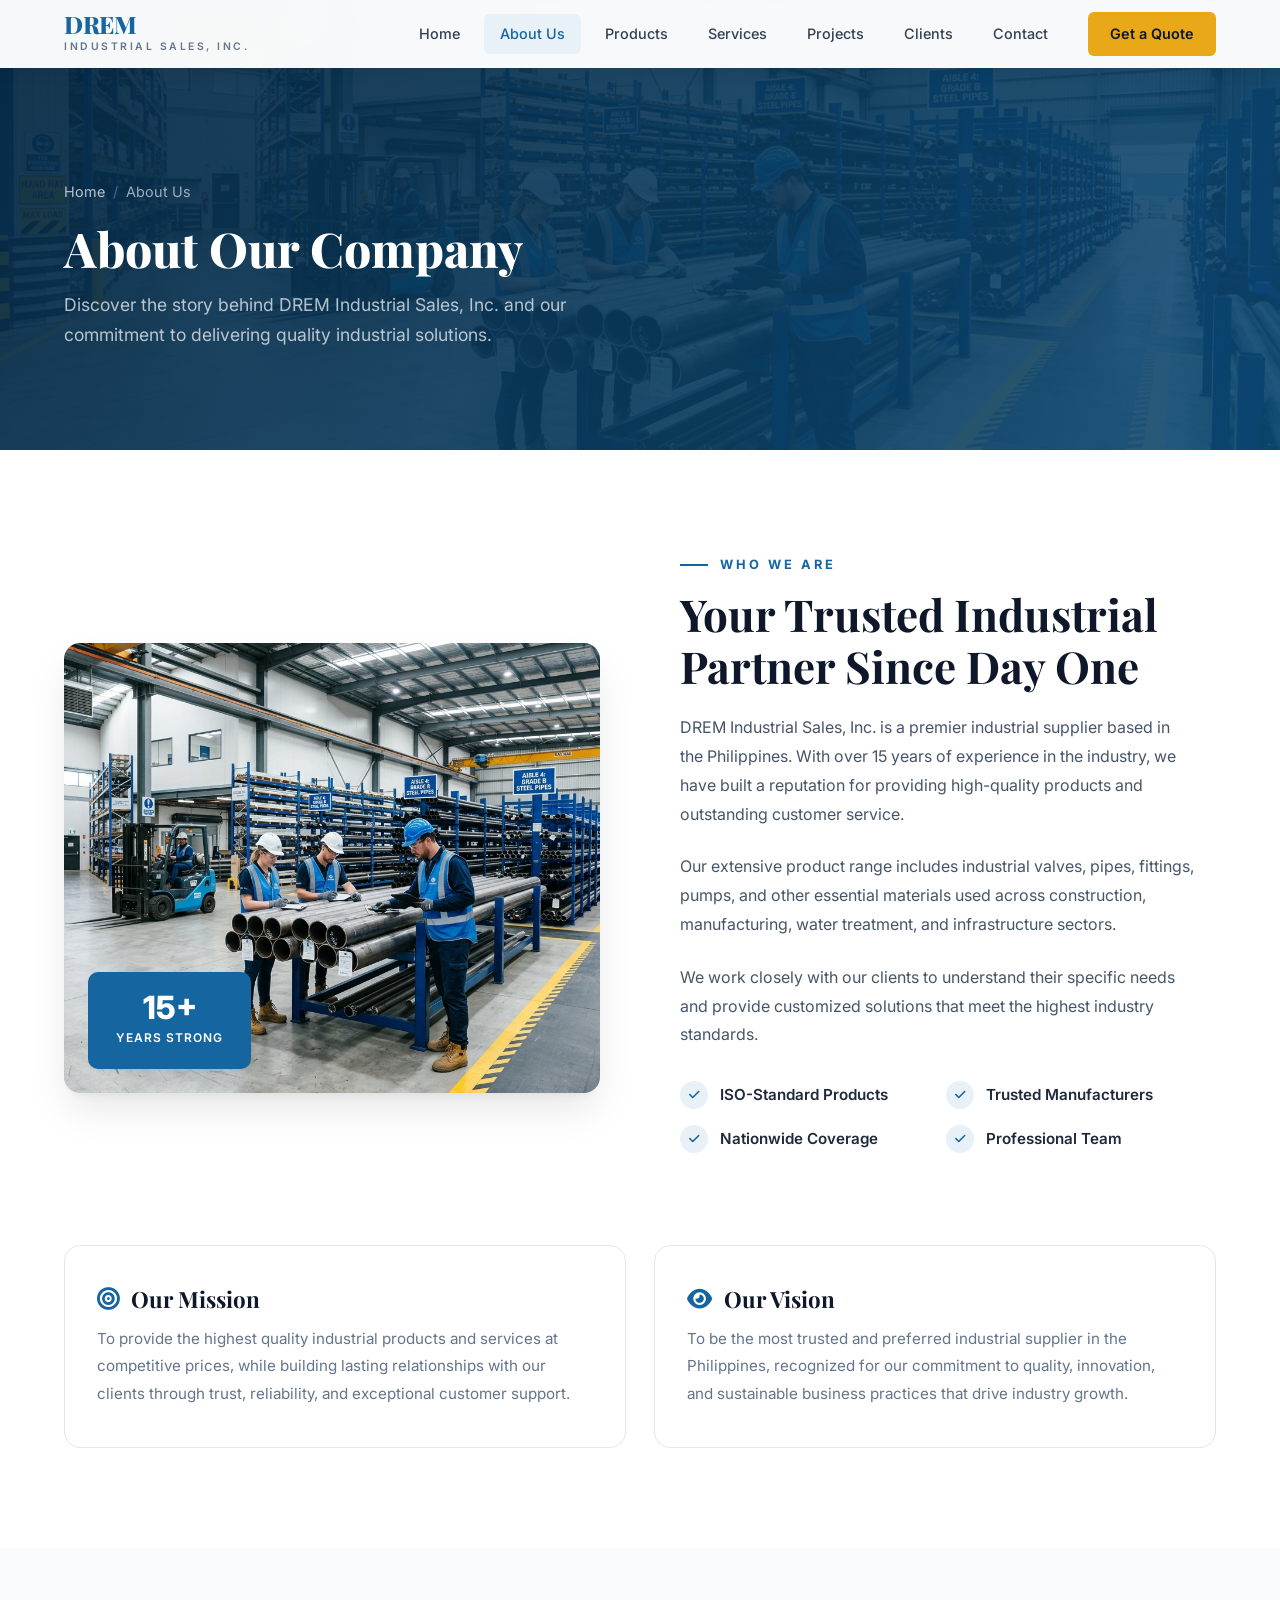
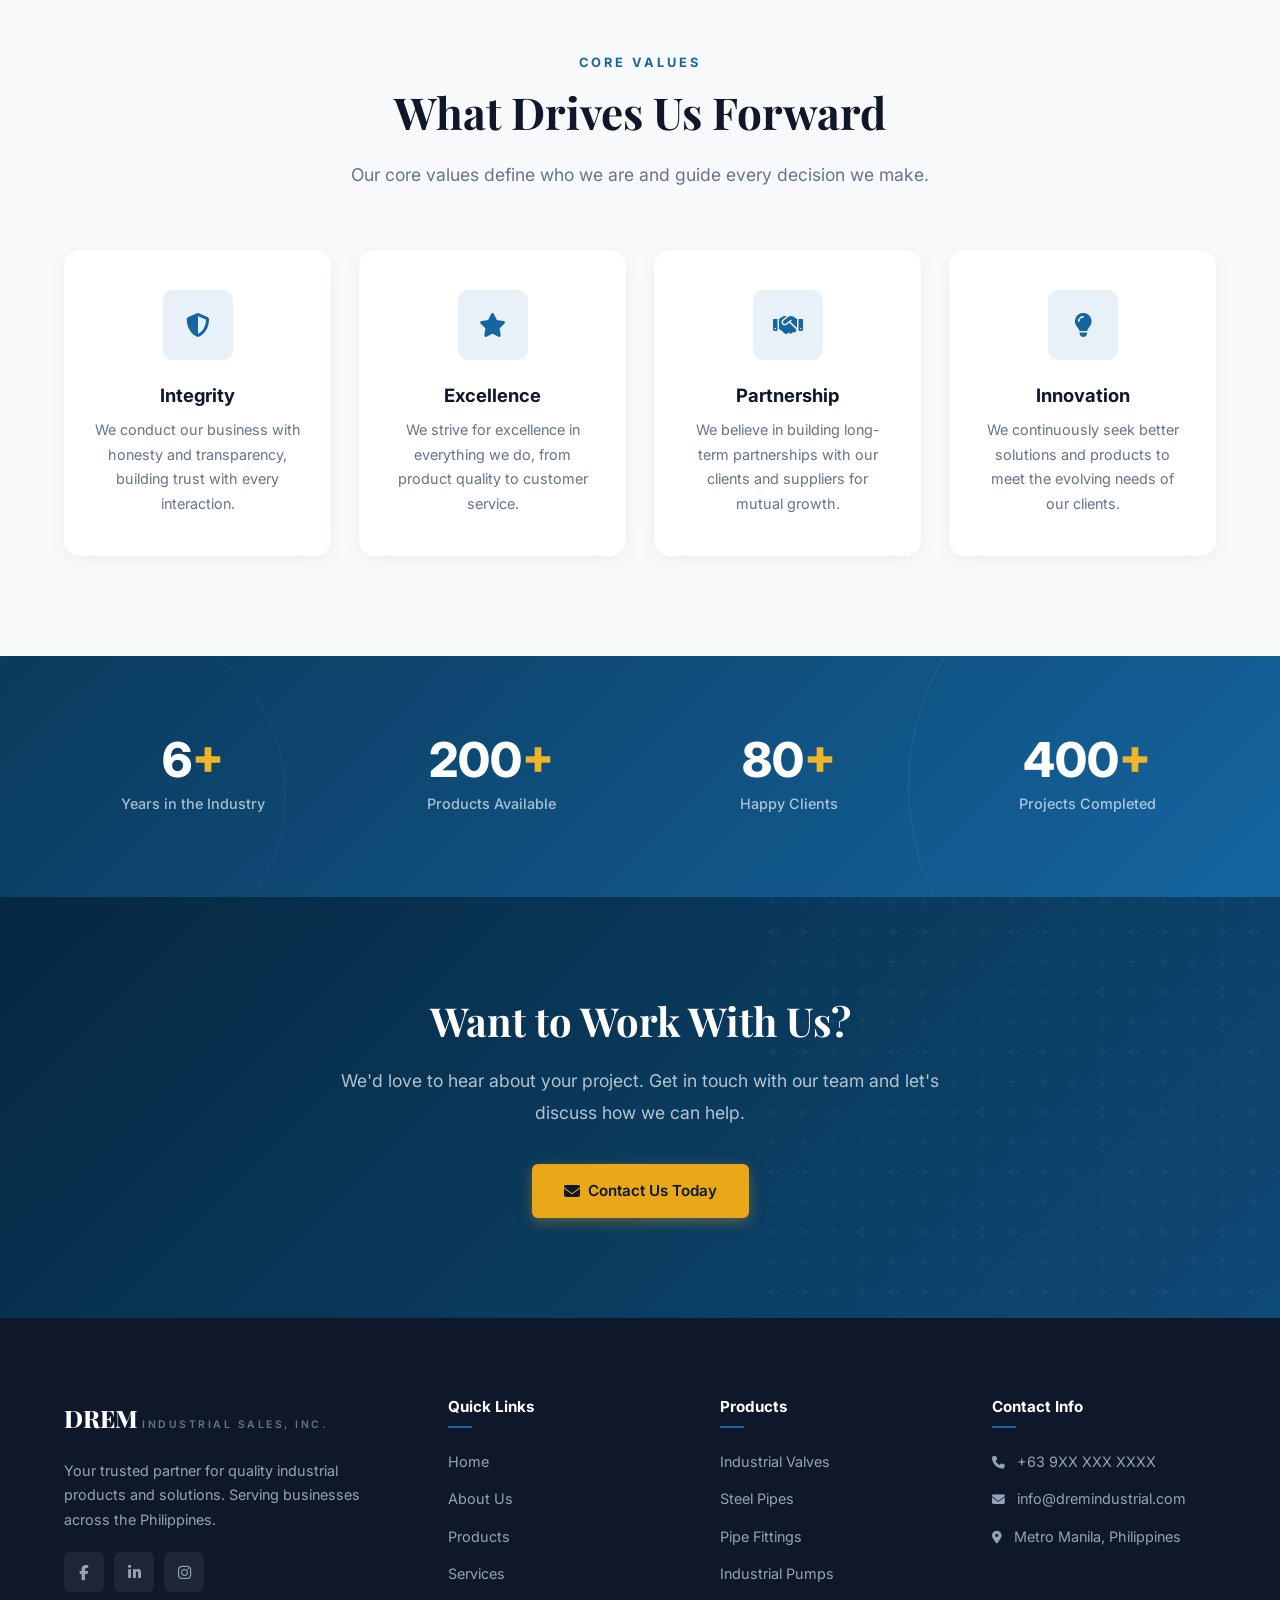
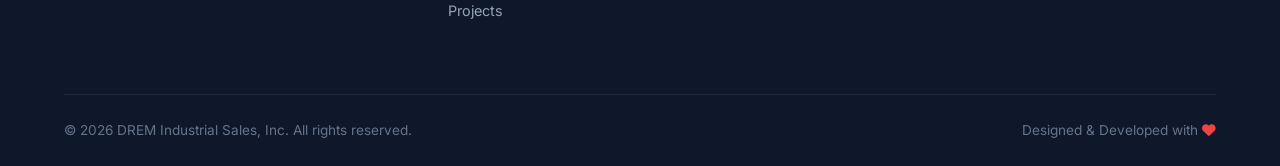
==== about.html @ f1781be4 "Initial commit: DREM Industrial Sales website - 7 pages with responsive design" ====
<!DOCTYPE html>
<html lang="en">
<head>
  <meta charset="UTF-8">
  <meta name="viewport" content="width=device-width, initial-scale=1.0">
  <title>About Us — DREM Industrial Sales, Inc.</title>
  <meta name="description" content="Learn about DREM Industrial Sales, Inc. — our history, mission, vision, and commitment to providing quality industrial products and services.">
  <link rel="stylesheet" href="css/style.css">
  <link rel="stylesheet" href="https://cdnjs.cloudflare.com/ajax/libs/font-awesome/6.5.1/css/all.min.css">
</head>
<body>

  <!-- ===== NAVIGATION ===== -->
  <nav class="navbar" id="navbar">
    <div class="container">
      <a href="index.html" class="nav-logo">
        <div class="nav-logo-text">
          <span class="brand-name">DREM</span>
          <span class="brand-tagline">Industrial Sales, Inc.</span>
        </div>
      </a>
      <div class="nav-links" id="navLinks">
        <a href="index.html">Home</a>
        <a href="about.html" class="active">About Us</a>
        <a href="products.html">Products</a>
        <a href="services.html">Services</a>
        <a href="projects.html">Projects</a>
        <a href="clients.html">Clients</a>
        <a href="contact.html">Contact</a>
        <a href="contact.html" class="nav-cta">Get a Quote</a>
      </div>
      <div class="menu-toggle" id="menuToggle">
        <span></span>
        <span></span>
        <span></span>
      </div>
    </div>
  </nav>

  <!-- ===== PAGE HERO ===== -->
  <section class="page-hero">
    <div class="hero-bg">
      <img src="assets/images/about-hero.jpg" alt="About DREM Industrial">
    </div>
    <div class="hero-overlay"></div>
    <div class="container">
      <div class="page-hero-content">
        <div class="breadcrumb">
          <a href="index.html">Home</a>
          <span class="separator">/</span>
          <span>About Us</span>
        </div>
        <h1 class="page-hero-title">About Our Company</h1>
        <p class="page-hero-subtitle">Discover the story behind DREM Industrial Sales, Inc. and our commitment to delivering quality industrial solutions.</p>
      </div>
    </div>
  </section>

  <!-- ===== ABOUT DETAIL ===== -->
  <section class="about-detail-section">
    <div class="container">
      <div class="about-detail-grid">
        <div class="about-image animate-on-scroll">
          <img src="assets/images/about-hero.jpg" alt="DREM Industrial team" style="height: 450px;">
          <div class="about-image-badge">
            <div class="number">15+</div>
            <div class="text">Years Strong</div>
          </div>
        </div>
        <div class="about-content animate-on-scroll delay-1">
          <span class="section-label">Who We Are</span>
          <h2 class="section-title">Your Trusted Industrial Partner Since Day One</h2>
          <p>DREM Industrial Sales, Inc. is a premier industrial supplier based in the Philippines. With over 15 years of experience in the industry, we have built a reputation for providing high-quality products and outstanding customer service.</p>
          <p>Our extensive product range includes industrial valves, pipes, fittings, pumps, and other essential materials used across construction, manufacturing, water treatment, and infrastructure sectors.</p>
          <p>We work closely with our clients to understand their specific needs and provide customized solutions that meet the highest industry standards.</p>
          <div class="about-highlights">
            <div class="about-highlight">
              <i class="fas fa-check"></i>
              <span>ISO-Standard Products</span>
            </div>
            <div class="about-highlight">
              <i class="fas fa-check"></i>
              <span>Trusted Manufacturers</span>
            </div>
            <div class="about-highlight">
              <i class="fas fa-check"></i>
              <span>Nationwide Coverage</span>
            </div>
            <div class="about-highlight">
              <i class="fas fa-check"></i>
              <span>Professional Team</span>
            </div>
          </div>
        </div>
      </div>

      <!-- Mission & Vision -->
      <div class="mission-vision-grid animate-on-scroll">
        <div class="mv-card">
          <h3><i class="fas fa-bullseye"></i> Our Mission</h3>
          <p>To provide the highest quality industrial products and services at competitive prices, while building lasting relationships with our clients through trust, reliability, and exceptional customer support.</p>
        </div>
        <div class="mv-card">
          <h3><i class="fas fa-eye"></i> Our Vision</h3>
          <p>To be the most trusted and preferred industrial supplier in the Philippines, recognized for our commitment to quality, innovation, and sustainable business practices that drive industry growth.</p>
        </div>
      </div>
    </div>
  </section>

  <!-- ===== CORE VALUES ===== -->
  <section class="features-section">
    <div class="container">
      <div class="section-header center">
        <span class="section-label">Core Values</span>
        <h2 class="section-title">What Drives Us Forward</h2>
        <p class="section-subtitle">Our core values define who we are and guide every decision we make.</p>
      </div>
      <div class="features-grid">
        <div class="feature-card animate-on-scroll">
          <div class="feature-icon">
            <i class="fas fa-shield-halved"></i>
          </div>
          <h3>Integrity</h3>
          <p>We conduct our business with honesty and transparency, building trust with every interaction.</p>
        </div>
        <div class="feature-card animate-on-scroll delay-1">
          <div class="feature-icon">
            <i class="fas fa-star"></i>
          </div>
          <h3>Excellence</h3>
          <p>We strive for excellence in everything we do, from product quality to customer service.</p>
        </div>
        <div class="feature-card animate-on-scroll delay-2">
          <div class="feature-icon">
            <i class="fas fa-handshake"></i>
          </div>
          <h3>Partnership</h3>
          <p>We believe in building long-term partnerships with our clients and suppliers for mutual growth.</p>
        </div>
        <div class="feature-card animate-on-scroll delay-3">
          <div class="feature-icon">
            <i class="fas fa-lightbulb"></i>
          </div>
          <h3>Innovation</h3>
          <p>We continuously seek better solutions and products to meet the evolving needs of our clients.</p>
        </div>
      </div>
    </div>
  </section>

  <!-- ===== STATS ===== -->
  <section class="stats-section">
    <div class="container">
      <div class="stats-grid">
        <div class="stat-item animate-on-scroll">
          <div class="stat-number" data-target="15">0<span>+</span></div>
          <div class="stat-label">Years in the Industry</div>
        </div>
        <div class="stat-item animate-on-scroll delay-1">
          <div class="stat-number" data-target="500">0<span>+</span></div>
          <div class="stat-label">Products Available</div>
        </div>
        <div class="stat-item animate-on-scroll delay-2">
          <div class="stat-number" data-target="200">0<span>+</span></div>
          <div class="stat-label">Happy Clients</div>
        </div>
        <div class="stat-item animate-on-scroll delay-3">
          <div class="stat-number" data-target="1000">0<span>+</span></div>
          <div class="stat-label">Projects Completed</div>
        </div>
      </div>
    </div>
  </section>

  <!-- ===== CTA ===== -->
  <section class="cta-section">
    <div class="container">
      <div class="cta-content animate-on-scroll">
        <h2>Want to Work With Us?</h2>
        <p>We'd love to hear about your project. Get in touch with our team and let's discuss how we can help.</p>
        <div class="cta-actions">
          <a href="contact.html" class="btn btn-accent">
            <i class="fas fa-envelope"></i>
            Contact Us Today
          </a>
        </div>
      </div>
    </div>
  </section>

  <!-- ===== FOOTER ===== -->
  <footer class="footer">
    <div class="container">
      <div class="footer-grid">
        <div class="footer-brand">
          <div class="footer-logo-text">
            <span class="brand-name">DREM</span>
            <span class="brand-tagline">Industrial Sales, Inc.</span>
          </div>
          <p>Your trusted partner for quality industrial products and solutions. Serving businesses across the Philippines.</p>
          <div class="footer-social">
            <a href="#" aria-label="Facebook"><i class="fab fa-facebook-f"></i></a>
            <a href="#" aria-label="LinkedIn"><i class="fab fa-linkedin-in"></i></a>
            <a href="#" aria-label="Instagram"><i class="fab fa-instagram"></i></a>
          </div>
        </div>
        <div class="footer-column">
          <h4>Quick Links</h4>
          <ul>
            <li><a href="index.html">Home</a></li>
            <li><a href="about.html">About Us</a></li>
            <li><a href="products.html">Products</a></li>
            <li><a href="services.html">Services</a></li>
            <li><a href="projects.html">Projects</a></li>
          </ul>
        </div>
        <div class="footer-column">
          <h4>Products</h4>
          <ul>
            <li><a href="products.html">Industrial Valves</a></li>
            <li><a href="products.html">Steel Pipes</a></li>
            <li><a href="products.html">Pipe Fittings</a></li>
            <li><a href="products.html">Industrial Pumps</a></li>
          </ul>
        </div>
        <div class="footer-column">
          <h4>Contact Info</h4>
          <ul>
            <li><a href="tel:+639XXXXXXXXX"><i class="fas fa-phone"></i> +63 9XX XXX XXXX</a></li>
            <li><a href="mailto:info@dremindustrial.com"><i class="fas fa-envelope"></i> info@dremindustrial.com</a></li>
            <li><a href="#"><i class="fas fa-location-dot"></i> Metro Manila, Philippines</a></li>
          </ul>
        </div>
      </div>
      <div class="footer-bottom">
        <p>&copy; 2026 DREM Industrial Sales, Inc. All rights reserved.</p>
        <p>Designed & Developed with <i class="fas fa-heart" style="color: var(--error);"></i></p>
      </div>
    </div>
  </footer>

  <button class="back-to-top" id="backToTop" aria-label="Back to top">
    <i class="fas fa-arrow-up"></i>
  </button>

  <script src="js/main.js"></script>
</body>
</html>
---- css/style.css ----
/* ============================================
   DREM INDUSTRIAL SALES, INC. - Design System
   ============================================ */

/* ---------- Google Fonts ---------- */
@import url('https://fonts.googleapis.com/css2?family=Inter:wght@300;400;500;600;700;800&family=Playfair+Display:wght@600;700;800&display=swap');

/* ---------- CSS Custom Properties ---------- */
:root {
  /* Primary Palette (from logo blue) */
  --primary-50: #e8f1f8;
  --primary-100: #c5dcef;
  --primary-200: #9ec5e3;
  --primary-300: #76add7;
  --primary-400: #579bce;
  --primary-500: #1565a0;
  --primary-600: #115a90;
  --primary-700: #0d4a75;
  --primary-800: #0a3a5c;
  --primary-900: #062842;

  /* Accent (Industrial Gold) */
  --accent-400: #f0b429;
  --accent-500: #e8a817;
  --accent-600: #d49a0e;

  /* Neutrals */
  --neutral-50: #f8fafc;
  --neutral-100: #f1f5f9;
  --neutral-200: #e2e8f0;
  --neutral-300: #cbd5e1;
  --neutral-400: #94a3b8;
  --neutral-500: #64748b;
  --neutral-600: #475569;
  --neutral-700: #334155;
  --neutral-800: #1e293b;
  --neutral-900: #0f172a;

  /* Semantic */
  --success: #10b981;
  --warning: #f59e0b;
  --error: #ef4444;

  /* Typography */
  --font-primary: 'Inter', -apple-system, BlinkMacSystemFont, sans-serif;
  --font-display: 'Playfair Display', Georgia, serif;

  /* Spacing */
  --section-padding: 100px 0;
  --container-width: 1200px;

  /* Shadows */
  --shadow-sm: 0 1px 2px rgba(0,0,0,0.05);
  --shadow-md: 0 4px 6px -1px rgba(0,0,0,0.07), 0 2px 4px -2px rgba(0,0,0,0.05);
  --shadow-lg: 0 10px 25px -3px rgba(0,0,0,0.08), 0 4px 6px -4px rgba(0,0,0,0.04);
  --shadow-xl: 0 20px 40px -5px rgba(0,0,0,0.1), 0 8px 10px -6px rgba(0,0,0,0.05);
  --shadow-card: 0 4px 20px rgba(0,0,0,0.06);
  --shadow-card-hover: 0 12px 40px rgba(0,0,0,0.12);

  /* Transitions */
  --transition-fast: 0.2s ease;
  --transition-base: 0.3s ease;
  --transition-slow: 0.5s ease;

  /* Border Radius */
  --radius-sm: 6px;
  --radius-md: 10px;
  --radius-lg: 16px;
  --radius-xl: 24px;
}

/* ---------- Reset & Base ---------- */
*,
*::before,
*::after {
  margin: 0;
  padding: 0;
  box-sizing: border-box;
}

html {
  scroll-behavior: smooth;
  font-size: 16px;
}

body {
  font-family: var(--font-primary);
  color: var(--neutral-800);
  background-color: #fff;
  line-height: 1.7;
  overflow-x: hidden;
  -webkit-font-smoothing: antialiased;
  -moz-osx-font-smoothing: grayscale;
}

a {
  text-decoration: none;
  color: inherit;
  transition: color var(--transition-fast);
}

img {
  max-width: 100%;
  height: auto;
  display: block;
}

ul, ol {
  list-style: none;
}

button, input, textarea, select {
  font-family: inherit;
  font-size: inherit;
  outline: none;
  border: none;
  background: none;
}

h1, h2, h3, h4, h5, h6 {
  line-height: 1.2;
  color: var(--neutral-900);
}

.container {
  max-width: var(--container-width);
  margin: 0 auto;
  padding: 0 24px;
}

/* ---------- Typography ---------- */
.section-label {
  display: inline-block;
  font-size: 0.8rem;
  font-weight: 700;
  letter-spacing: 3px;
  text-transform: uppercase;
  color: var(--primary-500);
  margin-bottom: 12px;
  position: relative;
  padding-left: 40px;
}

.section-label::before {
  content: '';
  position: absolute;
  left: 0;
  top: 50%;
  transform: translateY(-50%);
  width: 28px;
  height: 2px;
  background: var(--primary-500);
}

.section-title {
  font-family: var(--font-display);
  font-size: 2.75rem;
  font-weight: 700;
  color: var(--neutral-900);
  margin-bottom: 20px;
}

.section-subtitle {
  font-size: 1.1rem;
  color: var(--neutral-500);
  max-width: 600px;
  line-height: 1.8;
}

.section-header {
  margin-bottom: 60px;
}

.section-header.center {
  text-align: center;
}

.section-header.center .section-subtitle {
  margin: 0 auto;
}

.section-header.center .section-label {
  padding-left: 0;
}

.section-header.center .section-label::before {
  display: none;
}

/* ---------- Buttons ---------- */
.btn {
  display: inline-flex;
  align-items: center;
  gap: 8px;
  padding: 14px 32px;
  border-radius: var(--radius-sm);
  font-weight: 600;
  font-size: 0.95rem;
  cursor: pointer;
  transition: all var(--transition-base);
  position: relative;
  overflow: hidden;
  white-space: nowrap;
}

.btn::after {
  content: '';
  position: absolute;
  top: 50%;
  left: 50%;
  width: 0;
  height: 0;
  background: rgba(255,255,255,0.15);
  border-radius: 50%;
  transform: translate(-50%, -50%);
  transition: width 0.6s, height 0.6s;
}

.btn:active::after {
  width: 300px;
  height: 300px;
}

.btn-primary {
  background: var(--primary-500);
  color: #fff;
  box-shadow: 0 4px 14px rgba(21, 101, 160, 0.35);
}

.btn-primary:hover {
  background: var(--primary-600);
  transform: translateY(-2px);
  box-shadow: 0 6px 20px rgba(21, 101, 160, 0.45);
}

.btn-outline {
  border: 2px solid var(--primary-500);
  color: var(--primary-500);
  background: transparent;
}

.btn-outline:hover {
  background: var(--primary-500);
  color: #fff;
  transform: translateY(-2px);
}

.btn-white {
  background: #fff;
  color: var(--primary-500);
  box-shadow: 0 4px 14px rgba(0,0,0,0.15);
}

.btn-white:hover {
  transform: translateY(-2px);
  box-shadow: 0 6px 20px rgba(0,0,0,0.2);
}

.btn-accent {
  background: var(--accent-500);
  color: var(--neutral-900);
  box-shadow: 0 4px 14px rgba(232, 168, 23, 0.35);
}

.btn-accent:hover {
  background: var(--accent-400);
  transform: translateY(-2px);
}

.btn i {
  font-size: 1rem;
}

/* ---------- Navigation ---------- */
.navbar {
  position: fixed;
  top: 0;
  left: 0;
  right: 0;
  z-index: 1000;
  padding: 20px 0;
  transition: all var(--transition-base);
  background: transparent;
}

.navbar.scrolled {
  background: rgba(255, 255, 255, 0.97);
  backdrop-filter: blur(12px);
  -webkit-backdrop-filter: blur(12px);
  box-shadow: 0 1px 20px rgba(0,0,0,0.08);
  padding: 12px 0;
}

.navbar .container {
  display: flex;
  align-items: center;
  justify-content: space-between;
}

.nav-logo {
  display: flex;
  align-items: center;
  gap: 12px;
  z-index: 1001;
}

.nav-logo img {
  height: 45px;
  width: auto;
}

.nav-logo-text {
  display: flex;
  flex-direction: column;
}

.nav-logo-text .brand-name {
  font-family: var(--font-display);
  font-size: 1.5rem;
  font-weight: 800;
  color: var(--primary-500);
  letter-spacing: -0.5px;
  line-height: 1;
}

.nav-logo-text .brand-tagline {
  font-size: 0.65rem;
  font-weight: 600;
  letter-spacing: 2.5px;
  text-transform: uppercase;
  color: var(--neutral-500);
  margin-top: 2px;
}

.navbar:not(.scrolled) .nav-logo-text .brand-name {
  color: #fff;
}

.navbar:not(.scrolled) .nav-logo-text .brand-tagline {
  color: rgba(255,255,255,0.7);
}

.nav-links {
  display: flex;
  align-items: center;
  gap: 8px;
}

.nav-links a {
  padding: 8px 16px;
  font-size: 0.9rem;
  font-weight: 500;
  color: rgba(255,255,255,0.85);
  border-radius: var(--radius-sm);
  transition: all var(--transition-fast);
  position: relative;
}

.navbar.scrolled .nav-links a {
  color: var(--neutral-700);
}

.nav-links a:hover,
.nav-links a.active {
  color: #fff;
  background: rgba(255,255,255,0.1);
}

.navbar.scrolled .nav-links a:hover,
.navbar.scrolled .nav-links a.active {
  color: var(--primary-500);
  background: var(--primary-50);
}

.nav-cta {
  margin-left: 16px;
}

.nav-links .nav-cta {
  background: var(--accent-500);
  color: var(--neutral-900) !important;
  font-weight: 600;
  padding: 10px 22px;
}

.nav-links .nav-cta:hover {
  background: var(--accent-400) !important;
  transform: translateY(-1px);
}

.navbar.scrolled .nav-links .nav-cta {
  color: var(--neutral-900) !important;
}

/* Mobile Menu */
.menu-toggle {
  display: none;
  flex-direction: column;
  gap: 6px;
  cursor: pointer;
  z-index: 1001;
  padding: 4px;
}

.menu-toggle span {
  width: 26px;
  height: 2px;
  background: #fff;
  transition: all var(--transition-base);
  border-radius: 2px;
}

.navbar.scrolled .menu-toggle span {
  background: var(--neutral-800);
}

.menu-toggle.active span:nth-child(1) {
  transform: rotate(45deg) translate(6px, 5px);
}

.menu-toggle.active span:nth-child(2) {
  opacity: 0;
}

.menu-toggle.active span:nth-child(3) {
  transform: rotate(-45deg) translate(6px, -5px);
}

/* ---------- Hero Section ---------- */
.hero {
  position: relative;
  min-height: 100vh;
  display: flex;
  align-items: center;
  overflow: hidden;
}

.hero-bg {
  position: absolute;
  inset: 0;
  z-index: 0;
}

.hero-bg img {
  width: 100%;
  height: 100%;
  object-fit: cover;
}

.hero-overlay {
  position: absolute;
  inset: 0;
  background: linear-gradient(
    135deg,
    rgba(6, 40, 66, 0.92) 0%,
    rgba(13, 74, 117, 0.85) 50%,
    rgba(21, 101, 160, 0.75) 100%
  );
  z-index: 1;
}

.hero-content {
  position: relative;
  z-index: 2;
  max-width: 700px;
}

.hero-badge {
  display: inline-flex;
  align-items: center;
  gap: 8px;
  background: rgba(255,255,255,0.12);
  backdrop-filter: blur(10px);
  border: 1px solid rgba(255,255,255,0.15);
  padding: 8px 20px;
  border-radius: 50px;
  font-size: 0.8rem;
  font-weight: 600;
  letter-spacing: 1.5px;
  text-transform: uppercase;
  color: var(--accent-400);
  margin-bottom: 28px;
  animation: fadeInUp 0.8s ease forwards;
  opacity: 0;
}

.hero-badge i {
  font-size: 0.7rem;
}

.hero-title {
  font-family: var(--font-display);
  font-size: 3.8rem;
  font-weight: 800;
  color: #fff;
  line-height: 1.1;
  margin-bottom: 24px;
  animation: fadeInUp 0.8s ease 0.15s forwards;
  opacity: 0;
}

.hero-title span {
  color: var(--accent-400);
}

.hero-description {
  font-size: 1.15rem;
  color: rgba(255,255,255,0.8);
  line-height: 1.8;
  margin-bottom: 40px;
  max-width: 540px;
  animation: fadeInUp 0.8s ease 0.3s forwards;
  opacity: 0;
}

.hero-actions {
  display: flex;
  gap: 16px;
  flex-wrap: wrap;
  animation: fadeInUp 0.8s ease 0.45s forwards;
  opacity: 0;
}

.hero-stats {
  display: flex;
  gap: 48px;
  margin-top: 60px;
  padding-top: 40px;
  border-top: 1px solid rgba(255,255,255,0.15);
  animation: fadeInUp 0.8s ease 0.6s forwards;
  opacity: 0;
}

.hero-stat {
  text-align: left;
}

.hero-stat-number {
  font-size: 2.2rem;
  font-weight: 800;
  color: #fff;
  line-height: 1;
}

.hero-stat-number span {
  color: var(--accent-400);
}

.hero-stat-label {
  font-size: 0.85rem;
  color: rgba(255,255,255,0.6);
  margin-top: 6px;
  font-weight: 500;
}

/* ---------- Page Hero (Inner Pages) ---------- */
.page-hero {
  position: relative;
  padding: 180px 0 100px;
  overflow: hidden;
}

.page-hero .hero-bg {
  position: absolute;
  inset: 0;
}

.page-hero .hero-bg img {
  width: 100%;
  height: 100%;
  object-fit: cover;
}

.page-hero .hero-overlay {
  position: absolute;
  inset: 0;
  background: linear-gradient(
    135deg,
    rgba(6, 40, 66, 0.93) 0%,
    rgba(13, 74, 117, 0.88) 100%
  );
}

.page-hero-content {
  position: relative;
  z-index: 2;
}

.page-hero-content .breadcrumb {
  display: flex;
  align-items: center;
  gap: 8px;
  font-size: 0.9rem;
  color: rgba(255,255,255,0.6);
  margin-bottom: 16px;
}

.page-hero-content .breadcrumb a {
  color: rgba(255,255,255,0.7);
  transition: color var(--transition-fast);
}

.page-hero-content .breadcrumb a:hover {
  color: var(--accent-400);
}

.page-hero-content .breadcrumb .separator {
  color: rgba(255,255,255,0.3);
}

.page-hero-title {
  font-family: var(--font-display);
  font-size: 3rem;
  font-weight: 800;
  color: #fff;
  margin-bottom: 12px;
}

.page-hero-subtitle {
  font-size: 1.1rem;
  color: rgba(255,255,255,0.7);
  max-width: 550px;
}

/* ---------- Features / Why Choose Us ---------- */
.features-section {
  padding: var(--section-padding);
  background: var(--neutral-50);
}

.features-grid {
  display: grid;
  grid-template-columns: repeat(4, 1fr);
  gap: 28px;
}

.feature-card {
  background: #fff;
  padding: 40px 30px;
  border-radius: var(--radius-lg);
  text-align: center;
  transition: all var(--transition-base);
  box-shadow: var(--shadow-card);
  position: relative;
  overflow: hidden;
}

.feature-card::before {
  content: '';
  position: absolute;
  top: 0;
  left: 0;
  right: 0;
  height: 3px;
  background: linear-gradient(90deg, var(--primary-500), var(--primary-300));
  transform: scaleX(0);
  transition: transform var(--transition-base);
}

.feature-card:hover {
  transform: translateY(-8px);
  box-shadow: var(--shadow-card-hover);
}

.feature-card:hover::before {
  transform: scaleX(1);
}

.feature-icon {
  width: 70px;
  height: 70px;
  border-radius: var(--radius-md);
  background: var(--primary-50);
  display: flex;
  align-items: center;
  justify-content: center;
  margin: 0 auto 24px;
  font-size: 1.5rem;
  color: var(--primary-500);
  transition: all var(--transition-base);
}

.feature-card:hover .feature-icon {
  background: var(--primary-500);
  color: #fff;
  transform: scale(1.1);
}

.feature-card h3 {
  font-size: 1.15rem;
  font-weight: 700;
  margin-bottom: 12px;
}

.feature-card p {
  font-size: 0.9rem;
  color: var(--neutral-500);
  line-height: 1.7;
}

/* ---------- About Preview ---------- */
.about-preview {
  padding: var(--section-padding);
}

.about-grid {
  display: grid;
  grid-template-columns: 1fr 1fr;
  gap: 80px;
  align-items: center;
}

.about-image {
  position: relative;
  border-radius: var(--radius-lg);
  overflow: hidden;
  box-shadow: var(--shadow-xl);
}

.about-image img {
  width: 100%;
  height: 400px;
  object-fit: cover;
}

.about-image-badge {
  position: absolute;
  bottom: 24px;
  left: 24px;
  background: var(--primary-500);
  color: #fff;
  padding: 20px 28px;
  border-radius: var(--radius-md);
  text-align: center;
  box-shadow: var(--shadow-lg);
}

.about-image-badge .number {
  font-size: 2rem;
  font-weight: 800;
  line-height: 1;
}

.about-image-badge .text {
  font-size: 0.75rem;
  font-weight: 600;
  text-transform: uppercase;
  letter-spacing: 1px;
  margin-top: 4px;
}

.about-content {
  padding-right: 20px;
}

.about-content p {
  color: var(--neutral-600);
  margin-bottom: 24px;
  line-height: 1.8;
}

.about-highlights {
  display: grid;
  grid-template-columns: 1fr 1fr;
  gap: 16px;
  margin: 32px 0;
}

.about-highlight {
  display: flex;
  align-items: center;
  gap: 12px;
  font-weight: 600;
  font-size: 0.95rem;
}

.about-highlight i {
  width: 28px;
  height: 28px;
  border-radius: 50%;
  background: var(--primary-50);
  color: var(--primary-500);
  display: flex;
  align-items: center;
  justify-content: center;
  font-size: 0.75rem;
  flex-shrink: 0;
}

/* ---------- Products Section ---------- */
.products-section {
  padding: var(--section-padding);
  background: var(--neutral-50);
}

.products-grid {
  display: grid;
  grid-template-columns: repeat(auto-fill, minmax(280px, 1fr));
  gap: 28px;
}

.product-card {
  background: #fff;
  border-radius: var(--radius-lg);
  overflow: hidden;
  transition: all var(--transition-base);
  box-shadow: var(--shadow-card);
  position: relative;
}

.product-card:hover {
  transform: translateY(-6px);
  box-shadow: var(--shadow-card-hover);
}

.product-card-image {
  position: relative;
  height: 240px;
  overflow: hidden;
}

.product-card-image img {
  width: 100%;
  height: 100%;
  object-fit: cover;
  transition: transform var(--transition-slow);
}

.product-card:hover .product-card-image img {
  transform: scale(1.08);
}

.product-card-overlay {
  position: absolute;
  inset: 0;
  background: linear-gradient(to top, rgba(0,0,0,0.5) 0%, transparent 60%);
  opacity: 0;
  transition: opacity var(--transition-base);
  display: flex;
  align-items: flex-end;
  padding: 20px;
}

.product-card:hover .product-card-overlay {
  opacity: 1;
}

.product-card-overlay .btn {
  font-size: 0.85rem;
  padding: 10px 20px;
}

.product-card-body {
  padding: 24px;
}

.product-card-body h3 {
  font-size: 1.1rem;
  font-weight: 700;
  margin-bottom: 8px;
}

.product-card-body p {
  font-size: 0.9rem;
  color: var(--neutral-500);
  line-height: 1.6;
}

.product-card-body .product-tag {
  display: inline-block;
  margin-top: 12px;
  padding: 4px 12px;
  background: var(--primary-50);
  color: var(--primary-500);
  font-size: 0.75rem;
  font-weight: 600;
  border-radius: 50px;
}

/* ---------- Services Section ---------- */
.services-section {
  padding: var(--section-padding);
}

.services-grid {
  display: grid;
  grid-template-columns: repeat(3, 1fr);
  gap: 28px;
}

.service-card {
  background: #fff;
  border: 1px solid var(--neutral-200);
  padding: 40px 32px;
  border-radius: var(--radius-lg);
  transition: all var(--transition-base);
  position: relative;
  overflow: hidden;
}

.service-card::after {
  content: '';
  position: absolute;
  bottom: 0;
  left: 0;
  right: 0;
  height: 3px;
  background: linear-gradient(90deg, var(--primary-500), var(--accent-500));
  transform: scaleX(0);
  transition: transform var(--transition-base);
  transform-origin: left;
}

.service-card:hover {
  border-color: transparent;
  box-shadow: var(--shadow-card-hover);
  transform: translateY(-6px);
}

.service-card:hover::after {
  transform: scaleX(1);
}

.service-icon {
  width: 60px;
  height: 60px;
  border-radius: var(--radius-md);
  background: var(--primary-50);
  display: flex;
  align-items: center;
  justify-content: center;
  font-size: 1.4rem;
  color: var(--primary-500);
  margin-bottom: 24px;
  transition: all var(--transition-base);
}

.service-card:hover .service-icon {
  background: var(--primary-500);
  color: #fff;
}

.service-card h3 {
  font-size: 1.2rem;
  font-weight: 700;
  margin-bottom: 12px;
}

.service-card p {
  font-size: 0.9rem;
  color: var(--neutral-500);
  line-height: 1.7;
  margin-bottom: 20px;
}

.service-link {
  display: inline-flex;
  align-items: center;
  gap: 6px;
  font-size: 0.9rem;
  font-weight: 600;
  color: var(--primary-500);
  transition: gap var(--transition-base);
}

.service-link:hover {
  gap: 12px;
}

/* ---------- Stats / Counter ---------- */
.stats-section {
  padding: 80px 0;
  background: linear-gradient(135deg, var(--primary-800) 0%, var(--primary-500) 100%);
  position: relative;
  overflow: hidden;
}

.stats-section::before {
  content: '';
  position: absolute;
  top: -50%;
  right: -10%;
  width: 500px;
  height: 500px;
  border: 1px solid rgba(255,255,255,0.08);
  border-radius: 50%;
}

.stats-section::after {
  content: '';
  position: absolute;
  bottom: -30%;
  left: -5%;
  width: 350px;
  height: 350px;
  border: 1px solid rgba(255,255,255,0.06);
  border-radius: 50%;
}

.stats-grid {
  display: grid;
  grid-template-columns: repeat(4, 1fr);
  gap: 40px;
  position: relative;
  z-index: 1;
}

.stat-item {
  text-align: center;
}

.stat-number {
  font-size: 3rem;
  font-weight: 800;
  color: #fff;
  line-height: 1;
  margin-bottom: 8px;
}

.stat-number span {
  color: var(--accent-400);
}

.stat-label {
  font-size: 0.9rem;
  color: rgba(255,255,255,0.65);
  font-weight: 500;
}

/* ---------- Projects / Portfolio ---------- */
.projects-section {
  padding: var(--section-padding);
}

.projects-grid {
  display: grid;
  grid-template-columns: repeat(3, 1fr);
  gap: 28px;
}

.project-card {
  position: relative;
  border-radius: var(--radius-lg);
  overflow: hidden;
  height: 320px;
  cursor: pointer;
}

.project-card img {
  width: 100%;
  height: 100%;
  object-fit: cover;
  transition: transform var(--transition-slow);
}

.project-card:hover img {
  transform: scale(1.1);
}

.project-card-info {
  position: absolute;
  inset: 0;
  background: linear-gradient(to top, rgba(6,40,66,0.9) 0%, rgba(6,40,66,0.2) 50%, transparent 100%);
  display: flex;
  flex-direction: column;
  justify-content: flex-end;
  padding: 30px;
  transition: all var(--transition-base);
}

.project-card-info h3 {
  font-size: 1.2rem;
  font-weight: 700;
  color: #fff;
  margin-bottom: 6px;
}

.project-card-info .project-category {
  font-size: 0.8rem;
  color: var(--accent-400);
  font-weight: 600;
  text-transform: uppercase;
  letter-spacing: 1px;
}

/* ---------- Clients Section ---------- */
.clients-section {
  padding: var(--section-padding);
  background: var(--neutral-50);
}

.clients-logo-grid {
  display: grid;
  grid-template-columns: repeat(5, 1fr);
  gap: 28px;
}

.client-logo-card {
  background: #fff;
  height: 120px;
  border-radius: var(--radius-md);
  display: flex;
  align-items: center;
  justify-content: center;
  padding: 20px;
  border: 1px solid var(--neutral-200);
  transition: all var(--transition-base);
}

.client-logo-card:hover {
  border-color: var(--primary-200);
  box-shadow: var(--shadow-md);
  transform: translateY(-4px);
}

.client-logo-card img {
  max-height: 60px;
  max-width: 140px;
  object-fit: contain;
  filter: grayscale(100%);
  opacity: 0.6;
  transition: all var(--transition-base);
}

.client-logo-card:hover img {
  filter: grayscale(0%);
  opacity: 1;
}

.client-logo-card .client-name {
  font-size: 0.85rem;
  font-weight: 700;
  color: var(--neutral-400);
  text-transform: uppercase;
  letter-spacing: 1px;
  transition: color var(--transition-base);
}

.client-logo-card:hover .client-name {
  color: var(--primary-500);
}

/* ---------- CTA Section ---------- */
.cta-section {
  padding: 100px 0;
  background: linear-gradient(135deg, var(--primary-900) 0%, var(--primary-700) 100%);
  position: relative;
  overflow: hidden;
}

.cta-section::before {
  content: '';
  position: absolute;
  top: 0;
  right: 0;
  width: 40%;
  height: 100%;
  background: url("data:image/svg+xml,%3Csvg width='60' height='60' viewBox='0 0 60 60' xmlns='http://www.w3.org/2000/svg'%3E%3Cg fill='none' fill-rule='evenodd'%3E%3Cg fill='%23ffffff' fill-opacity='0.03'%3E%3Cpath d='M36 34v-4h-2v4h-4v2h4v4h2v-4h4v-2h-4zm0-30V0h-2v4h-4v2h4v4h2V6h4V4h-4zM6 34v-4H4v4H0v2h4v4h2v-4h4v-2H6zM6 4V0H4v4H0v2h4v4h2V6h4V4H6z'/%3E%3C/g%3E%3C/g%3E%3C/svg%3E") repeat;
}

.cta-content {
  position: relative;
  z-index: 1;
  text-align: center;
  max-width: 650px;
  margin: 0 auto;
}

.cta-content h2 {
  font-family: var(--font-display);
  font-size: 2.5rem;
  font-weight: 700;
  color: #fff;
  margin-bottom: 20px;
}

.cta-content p {
  font-size: 1.1rem;
  color: rgba(255,255,255,0.7);
  margin-bottom: 36px;
  line-height: 1.8;
}

.cta-actions {
  display: flex;
  gap: 16px;
  justify-content: center;
  flex-wrap: wrap;
}

/* ---------- Contact Section ---------- */
.contact-section {
  padding: var(--section-padding);
}

.contact-grid {
  display: grid;
  grid-template-columns: 1fr 1.2fr;
  gap: 60px;
}

.contact-info-cards {
  display: flex;
  flex-direction: column;
  gap: 20px;
}

.contact-info-card {
  display: flex;
  align-items: flex-start;
  gap: 20px;
  padding: 24px;
  background: var(--neutral-50);
  border-radius: var(--radius-md);
  transition: all var(--transition-base);
}

.contact-info-card:hover {
  background: #fff;
  box-shadow: var(--shadow-md);
  transform: translateX(4px);
}

.contact-info-card .icon {
  width: 50px;
  height: 50px;
  border-radius: var(--radius-sm);
  background: var(--primary-500);
  color: #fff;
  display: flex;
  align-items: center;
  justify-content: center;
  font-size: 1.1rem;
  flex-shrink: 0;
}

.contact-info-card h4 {
  font-size: 1rem;
  font-weight: 700;
  margin-bottom: 4px;
}

.contact-info-card p,
.contact-info-card a {
  font-size: 0.9rem;
  color: var(--neutral-500);
  line-height: 1.6;
}

.contact-info-card a:hover {
  color: var(--primary-500);
}

.contact-form {
  background: #fff;
  border: 1px solid var(--neutral-200);
  border-radius: var(--radius-lg);
  padding: 40px;
  box-shadow: var(--shadow-card);
}

.contact-form h3 {
  font-size: 1.4rem;
  font-weight: 700;
  margin-bottom: 8px;
}

.contact-form .form-subtitle {
  font-size: 0.9rem;
  color: var(--neutral-500);
  margin-bottom: 28px;
}

.form-row {
  display: grid;
  grid-template-columns: 1fr 1fr;
  gap: 16px;
}

.form-group {
  margin-bottom: 16px;
}

.form-group label {
  display: block;
  font-size: 0.85rem;
  font-weight: 600;
  color: var(--neutral-700);
  margin-bottom: 6px;
}

.form-group input,
.form-group select,
.form-group textarea {
  width: 100%;
  padding: 12px 16px;
  border: 1.5px solid var(--neutral-200);
  border-radius: var(--radius-sm);
  font-size: 0.9rem;
  color: var(--neutral-800);
  background: var(--neutral-50);
  transition: all var(--transition-fast);
}

.form-group input:focus,
.form-group select:focus,
.form-group textarea:focus {
  border-color: var(--primary-500);
  background: #fff;
  box-shadow: 0 0 0 3px rgba(21, 101, 160, 0.1);
}

.form-group textarea {
  resize: vertical;
  min-height: 120px;
}

.form-group input::placeholder,
.form-group textarea::placeholder {
  color: var(--neutral-400);
}

.form-submit {
  margin-top: 8px;
}

.form-submit .btn {
  width: 100%;
  justify-content: center;
  padding: 16px;
}

.form-success {
  display: none;
  text-align: center;
  padding: 40px;
}

.form-success.show {
  display: block;
}

.form-success i {
  font-size: 3rem;
  color: var(--success);
  margin-bottom: 16px;
}

.form-success h3 {
  font-size: 1.3rem;
  margin-bottom: 8px;
}

.form-success p {
  color: var(--neutral-500);
}

/* ---------- Map Section ---------- */
.map-section {
  height: 400px;
  background: var(--neutral-200);
}

.map-section iframe {
  width: 100%;
  height: 100%;
  border: 0;
}

/* ---------- Footer ---------- */
.footer {
  background: var(--neutral-900);
  padding: 80px 0 0;
}

.footer-grid {
  display: grid;
  grid-template-columns: 1.5fr 1fr 1fr 1fr;
  gap: 48px;
  padding-bottom: 60px;
  border-bottom: 1px solid rgba(255,255,255,0.08);
}

.footer-brand .footer-logo-text .brand-name {
  font-family: var(--font-display);
  font-size: 1.5rem;
  font-weight: 800;
  color: #fff;
}

.footer-brand .footer-logo-text .brand-tagline {
  font-size: 0.65rem;
  font-weight: 600;
  letter-spacing: 2.5px;
  text-transform: uppercase;
  color: var(--neutral-500);
  margin-top: 2px;
}

.footer-brand > p {
  color: var(--neutral-400);
  font-size: 0.9rem;
  margin: 20px 0;
  line-height: 1.7;
  max-width: 320px;
}

.footer-social {
  display: flex;
  gap: 10px;
}

.footer-social a {
  width: 40px;
  height: 40px;
  border-radius: var(--radius-sm);
  background: rgba(255,255,255,0.06);
  color: var(--neutral-400);
  display: flex;
  align-items: center;
  justify-content: center;
  font-size: 0.95rem;
  transition: all var(--transition-fast);
}

.footer-social a:hover {
  background: var(--primary-500);
  color: #fff;
  transform: translateY(-3px);
}

.footer-column h4 {
  font-size: 0.95rem;
  font-weight: 700;
  color: #fff;
  margin-bottom: 20px;
  position: relative;
  padding-bottom: 12px;
}

.footer-column h4::after {
  content: '';
  position: absolute;
  bottom: 0;
  left: 0;
  width: 24px;
  height: 2px;
  background: var(--primary-500);
}

.footer-column ul li {
  margin-bottom: 10px;
}

.footer-column ul li a {
  font-size: 0.9rem;
  color: var(--neutral-400);
  transition: all var(--transition-fast);
}

.footer-column ul li a:hover {
  color: var(--primary-300);
  padding-left: 6px;
}

.footer-column ul li a i {
  margin-right: 8px;
  font-size: 0.8rem;
}

.footer-bottom {
  display: flex;
  align-items: center;
  justify-content: space-between;
  padding: 24px 0;
  color: var(--neutral-500);
  font-size: 0.85rem;
}

.footer-bottom a {
  color: var(--primary-400);
}

.footer-bottom a:hover {
  color: var(--primary-300);
}

/* ---------- About Page Specific ---------- */
.about-detail-section {
  padding: var(--section-padding);
}

.about-detail-grid {
  display: grid;
  grid-template-columns: 1fr 1fr;
  gap: 80px;
  align-items: center;
}

.about-detail-grid.reverse {
  direction: rtl;
}

.about-detail-grid.reverse > * {
  direction: ltr;
}

.mission-vision-grid {
  display: grid;
  grid-template-columns: 1fr 1fr;
  gap: 28px;
  margin-top: 60px;
}

.mv-card {
  padding: 40px 32px;
  border-radius: var(--radius-lg);
  border: 1px solid var(--neutral-200);
  transition: all var(--transition-base);
}

.mv-card:hover {
  border-color: transparent;
  box-shadow: var(--shadow-card-hover);
  transform: translateY(-4px);
}

.mv-card h3 {
  font-family: var(--font-display);
  font-size: 1.4rem;
  margin-bottom: 12px;
  display: flex;
  align-items: center;
  gap: 12px;
}

.mv-card h3 i {
  color: var(--primary-500);
}

.mv-card p {
  font-size: 0.95rem;
  color: var(--neutral-500);
  line-height: 1.8;
}

/* ---------- Scroll Animations ---------- */
.animate-on-scroll {
  opacity: 0;
  transform: translateY(30px);
  transition: all 0.7s cubic-bezier(0.4, 0, 0.2, 1);
}

.animate-on-scroll.visible {
  opacity: 1;
  transform: translateY(0);
}

.animate-on-scroll.delay-1 { transition-delay: 0.1s; }
.animate-on-scroll.delay-2 { transition-delay: 0.2s; }
.animate-on-scroll.delay-3 { transition-delay: 0.3s; }
.animate-on-scroll.delay-4 { transition-delay: 0.4s; }

/* ---------- Keyframes ---------- */
@keyframes fadeInUp {
  from {
    opacity: 0;
    transform: translateY(30px);
  }
  to {
    opacity: 1;
    transform: translateY(0);
  }
}

@keyframes fadeIn {
  from { opacity: 0; }
  to { opacity: 1; }
}

/* ---------- Back to Top ---------- */
.back-to-top {
  position: fixed;
  bottom: 30px;
  right: 30px;
  width: 48px;
  height: 48px;
  border-radius: 50%;
  background: var(--primary-500);
  color: #fff;
  display: flex;
  align-items: center;
  justify-content: center;
  font-size: 1rem;
  cursor: pointer;
  opacity: 0;
  visibility: hidden;
  transform: translateY(10px);
  transition: all var(--transition-base);
  box-shadow: 0 4px 14px rgba(21, 101, 160, 0.4);
  z-index: 999;
}

.back-to-top.show {
  opacity: 1;
  visibility: visible;
  transform: translateY(0);
}

.back-to-top:hover {
  background: var(--primary-600);
  transform: translateY(-3px);
}

/* ---------- Responsive ---------- */
@media (max-width: 1024px) {
  .features-grid {
    grid-template-columns: repeat(2, 1fr);
  }

  .services-grid {
    grid-template-columns: repeat(2, 1fr);
  }

  .stats-grid {
    grid-template-columns: repeat(2, 1fr);
    gap: 30px;
  }

  .projects-grid {
    grid-template-columns: repeat(2, 1fr);
  }

  .about-grid,
  .about-detail-grid {
    grid-template-columns: 1fr;
    gap: 40px;
  }

  .about-detail-grid.reverse {
    direction: ltr;
  }

  .contact-grid {
    grid-template-columns: 1fr;
  }

  .footer-grid {
    grid-template-columns: 1fr 1fr;
    gap: 40px;
  }

  .clients-logo-grid {
    grid-template-columns: repeat(3, 1fr);
  }

  .hero-title {
    font-size: 3rem;
  }

  .section-title {
    font-size: 2.2rem;
  }
}

@media (max-width: 768px) {
  .menu-toggle {
    display: flex;
  }

  .nav-links {
    position: fixed;
    top: 0;
    right: -100%;
    width: 100%;
    height: 100vh;
    background: var(--neutral-900);
    flex-direction: column;
    justify-content: center;
    align-items: center;
    gap: 8px;
    transition: right var(--transition-base);
  }

  .nav-links.active {
    right: 0;
  }

  .nav-links a {
    font-size: 1.1rem;
    color: rgba(255,255,255,0.8) !important;
    padding: 12px 24px;
  }

  .nav-links a:hover,
  .nav-links a.active {
    color: #fff !important;
    background: rgba(255,255,255,0.1) !important;
  }

  .nav-links .nav-cta {
    margin-left: 0;
    margin-top: 16px;
  }

  .hero-title {
    font-size: 2.4rem;
  }

  .hero-stats {
    gap: 24px;
    flex-wrap: wrap;
  }

  .hero-stat-number {
    font-size: 1.8rem;
  }

  .features-grid {
    grid-template-columns: 1fr;
  }

  .services-grid {
    grid-template-columns: 1fr;
  }

  .projects-grid {
    grid-template-columns: 1fr;
  }

  .stats-grid {
    grid-template-columns: 1fr 1fr;
  }

  .about-highlights {
    grid-template-columns: 1fr;
  }

  .form-row {
    grid-template-columns: 1fr;
  }

  .page-hero-title {
    font-size: 2.2rem;
  }

  .section-title {
    font-size: 1.9rem;
  }

  .footer-grid {
    grid-template-columns: 1fr;
  }

  .footer-bottom {
    flex-direction: column;
    gap: 12px;
    text-align: center;
  }

  .clients-logo-grid {
    grid-template-columns: repeat(2, 1fr);
  }

  .mission-vision-grid {
    grid-template-columns: 1fr;
  }

  .cta-content h2 {
    font-size: 1.9rem;
  }

  .hero-actions {
    flex-direction: column;
  }

  .hero-actions .btn {
    text-align: center;
    justify-content: center;
  }
}

@media (max-width: 480px) {
  .hero-title {
    font-size: 1.9rem;
  }

  .stat-number {
    font-size: 2.2rem;
  }

  .hero-stats {
    flex-direction: column;
    gap: 20px;
  }

  .clients-logo-grid {
    grid-template-columns: 1fr 1fr;
  }

  .contact-form {
    padding: 24px;
  }
}
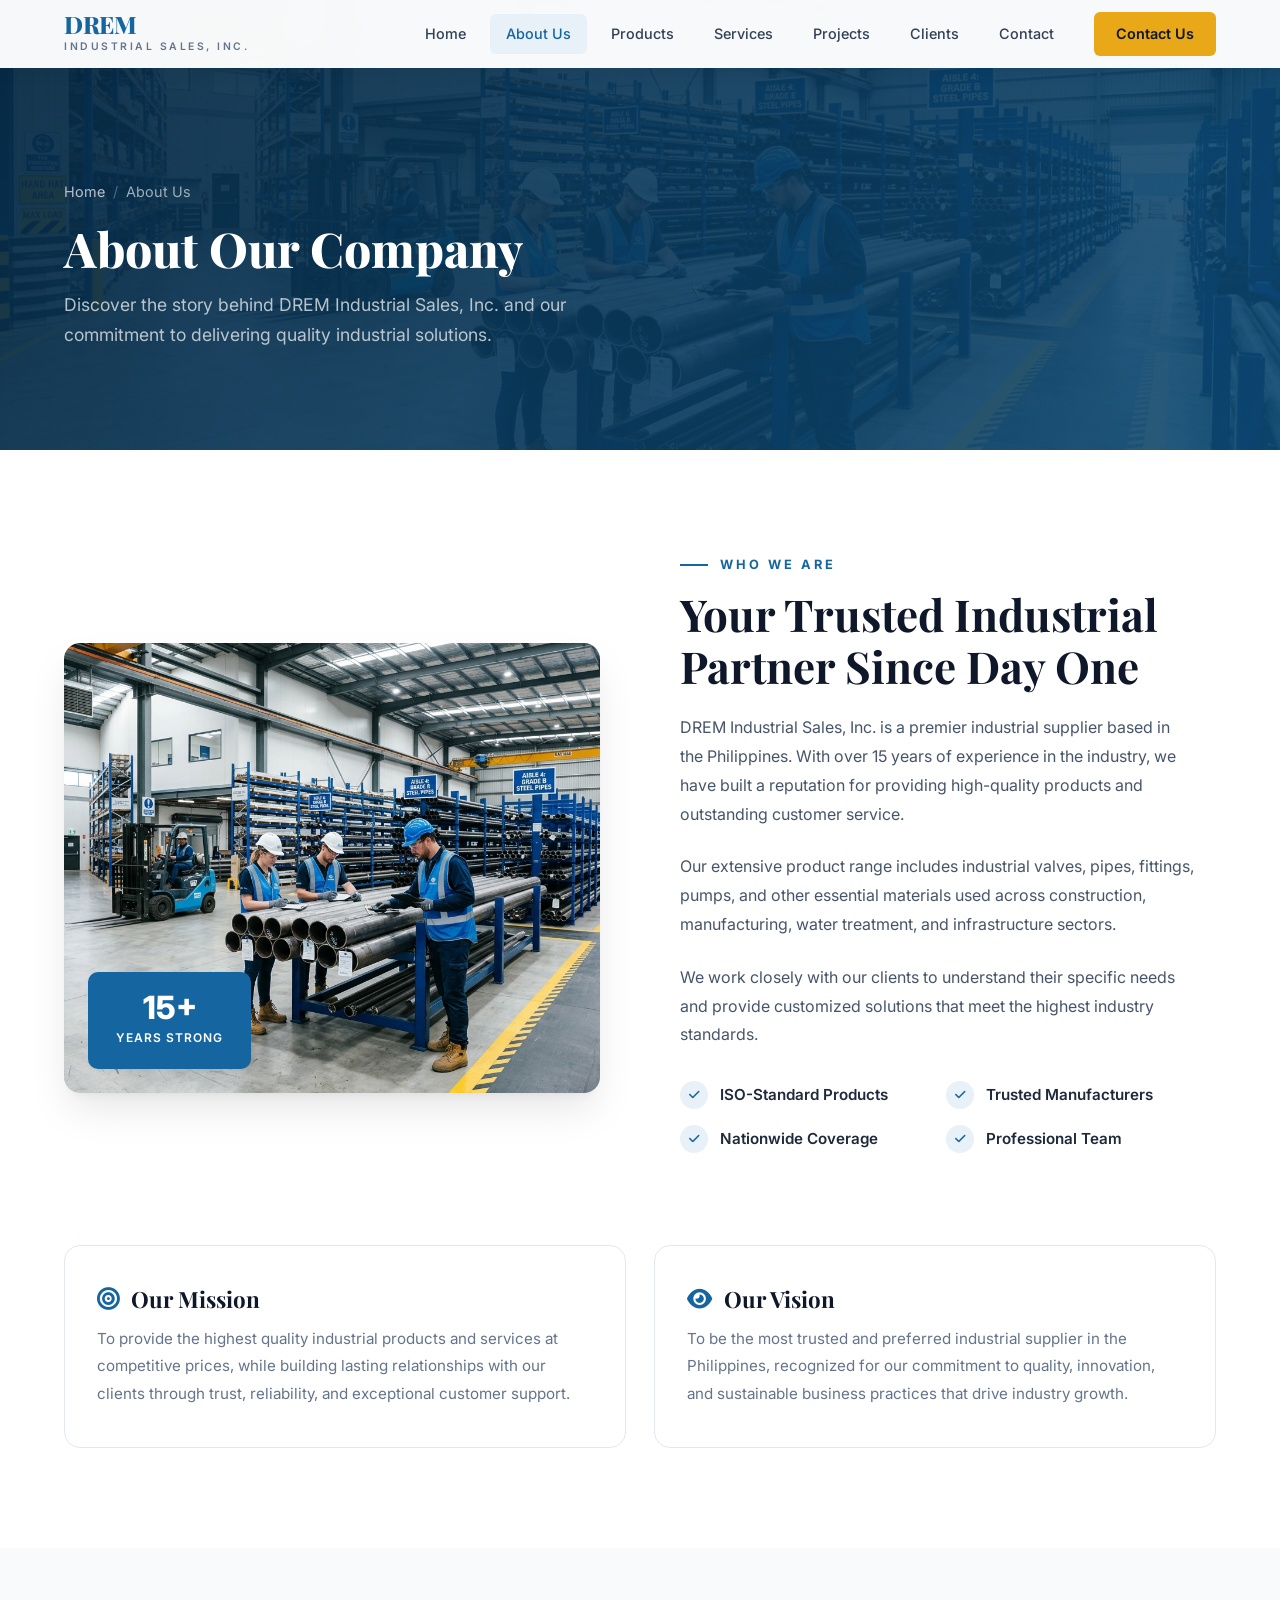
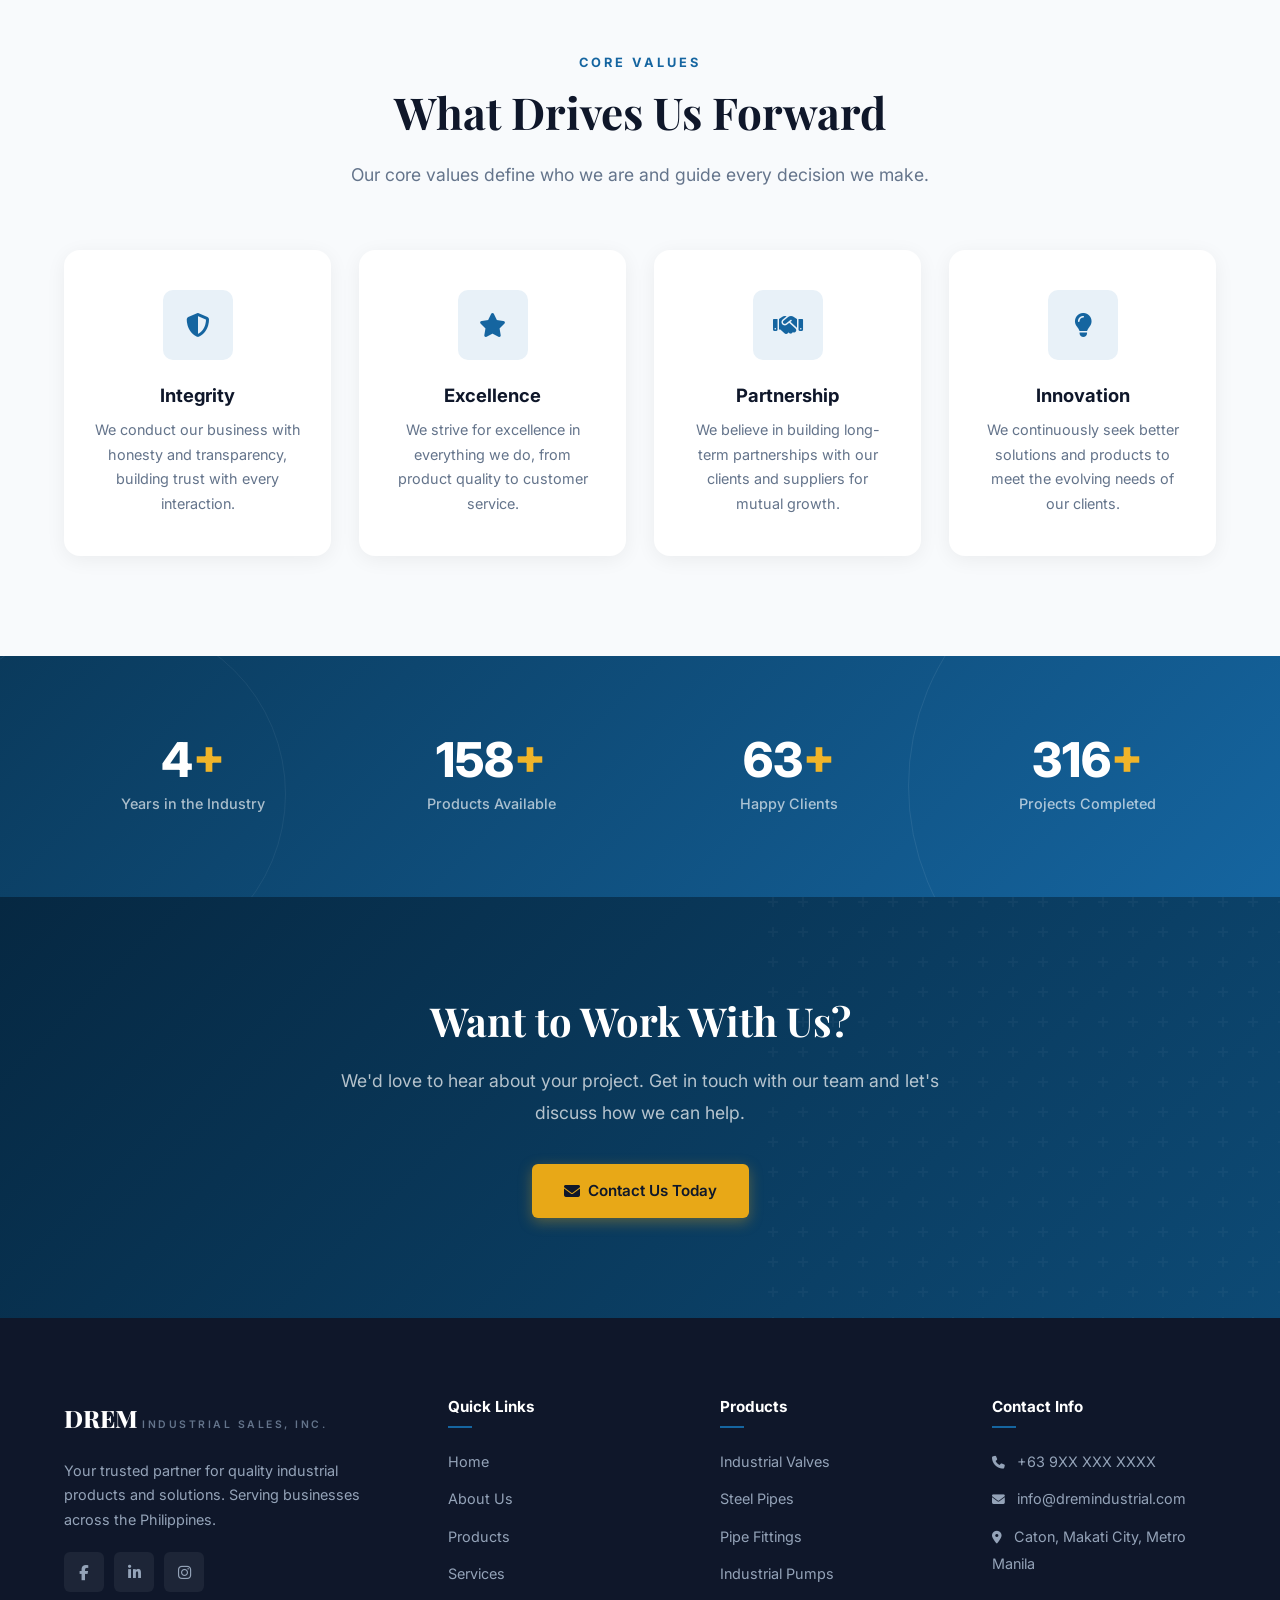
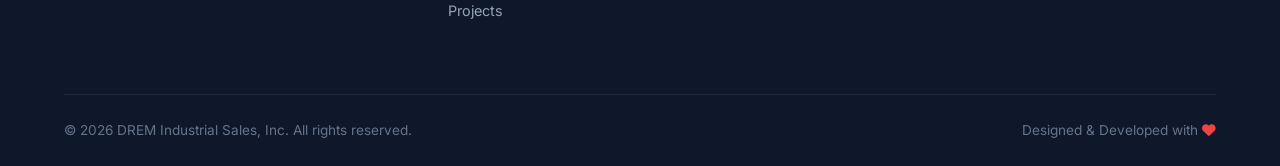
==== commit 1945cedc: "refactor: add custom stylesheet and update contact page details across site files" ====
--- a/about.html
+++ b/about.html
@@ -27,7 +27,7 @@
         <a href="projects.html">Projects</a>
         <a href="clients.html">Clients</a>
         <a href="contact.html">Contact</a>
-        <a href="contact.html" class="nav-cta">Get a Quote</a>
+        <a href="contact.html" class="nav-cta">Contact Us</a>
       </div>
       <div class="menu-toggle" id="menuToggle">
         <span></span>
@@ -229,7 +229,7 @@
           <ul>
             <li><a href="tel:+639XXXXXXXXX"><i class="fas fa-phone"></i> +63 9XX XXX XXXX</a></li>
             <li><a href="mailto:info@dremindustrial.com"><i class="fas fa-envelope"></i> info@dremindustrial.com</a></li>
-            <li><a href="#"><i class="fas fa-location-dot"></i> Metro Manila, Philippines</a></li>
+            <li><a href="https://www.google.com/maps/search/DREM+Industrial+Sales+Inc+Caton+Makati+City" target="_blank"><i class="fas fa-location-dot"></i> Caton, Makati City, Metro Manila</a></li>
           </ul>
         </div>
       </div>
--- a/css/style.css
+++ b/css/style.css
@@ -430,9 +430,18 @@
 .hero {
   position: relative;
   min-height: 100vh;
+  min-height: 100dvh;
   display: flex;
   align-items: center;
   overflow: hidden;
+  padding: 130px 0 60px;
+}
+
+.hero .container {
+  position: relative;
+  z-index: 2;
+  margin-top: auto;
+  margin-bottom: auto;
 }
 
 .hero-bg {
@@ -479,7 +488,7 @@
   letter-spacing: 1.5px;
   text-transform: uppercase;
   color: var(--accent-400);
-  margin-bottom: 28px;
+  margin-bottom: 24px;
   animation: fadeInUp 0.8s ease forwards;
   opacity: 0;
 }
@@ -490,11 +499,11 @@
 
 .hero-title {
   font-family: var(--font-display);
-  font-size: 3.8rem;
+  font-size: clamp(2.4rem, 4.2vw, 3.6rem);
   font-weight: 800;
   color: #fff;
-  line-height: 1.1;
-  margin-bottom: 24px;
+  line-height: 1.15;
+  margin-bottom: 20px;
   animation: fadeInUp 0.8s ease 0.15s forwards;
   opacity: 0;
 }
@@ -504,10 +513,10 @@
 }
 
 .hero-description {
-  font-size: 1.15rem;
+  font-size: 1.1rem;
   color: rgba(255,255,255,0.8);
-  line-height: 1.8;
-  margin-bottom: 40px;
+  line-height: 1.7;
+  margin-bottom: 32px;
   max-width: 540px;
   animation: fadeInUp 0.8s ease 0.3s forwards;
   opacity: 0;
@@ -524,8 +533,8 @@
 .hero-stats {
   display: flex;
   gap: 48px;
-  margin-top: 60px;
-  padding-top: 40px;
+  margin-top: 40px;
+  padding-top: 28px;
   border-top: 1px solid rgba(255,255,255,0.15);
   animation: fadeInUp 0.8s ease 0.6s forwards;
   opacity: 0;
@@ -1703,6 +1712,10 @@
     margin-top: 16px;
   }
 
+  .hero {
+    padding: 110px 0 50px;
+  }
+
   .hero-title {
     font-size: 2.4rem;
   }
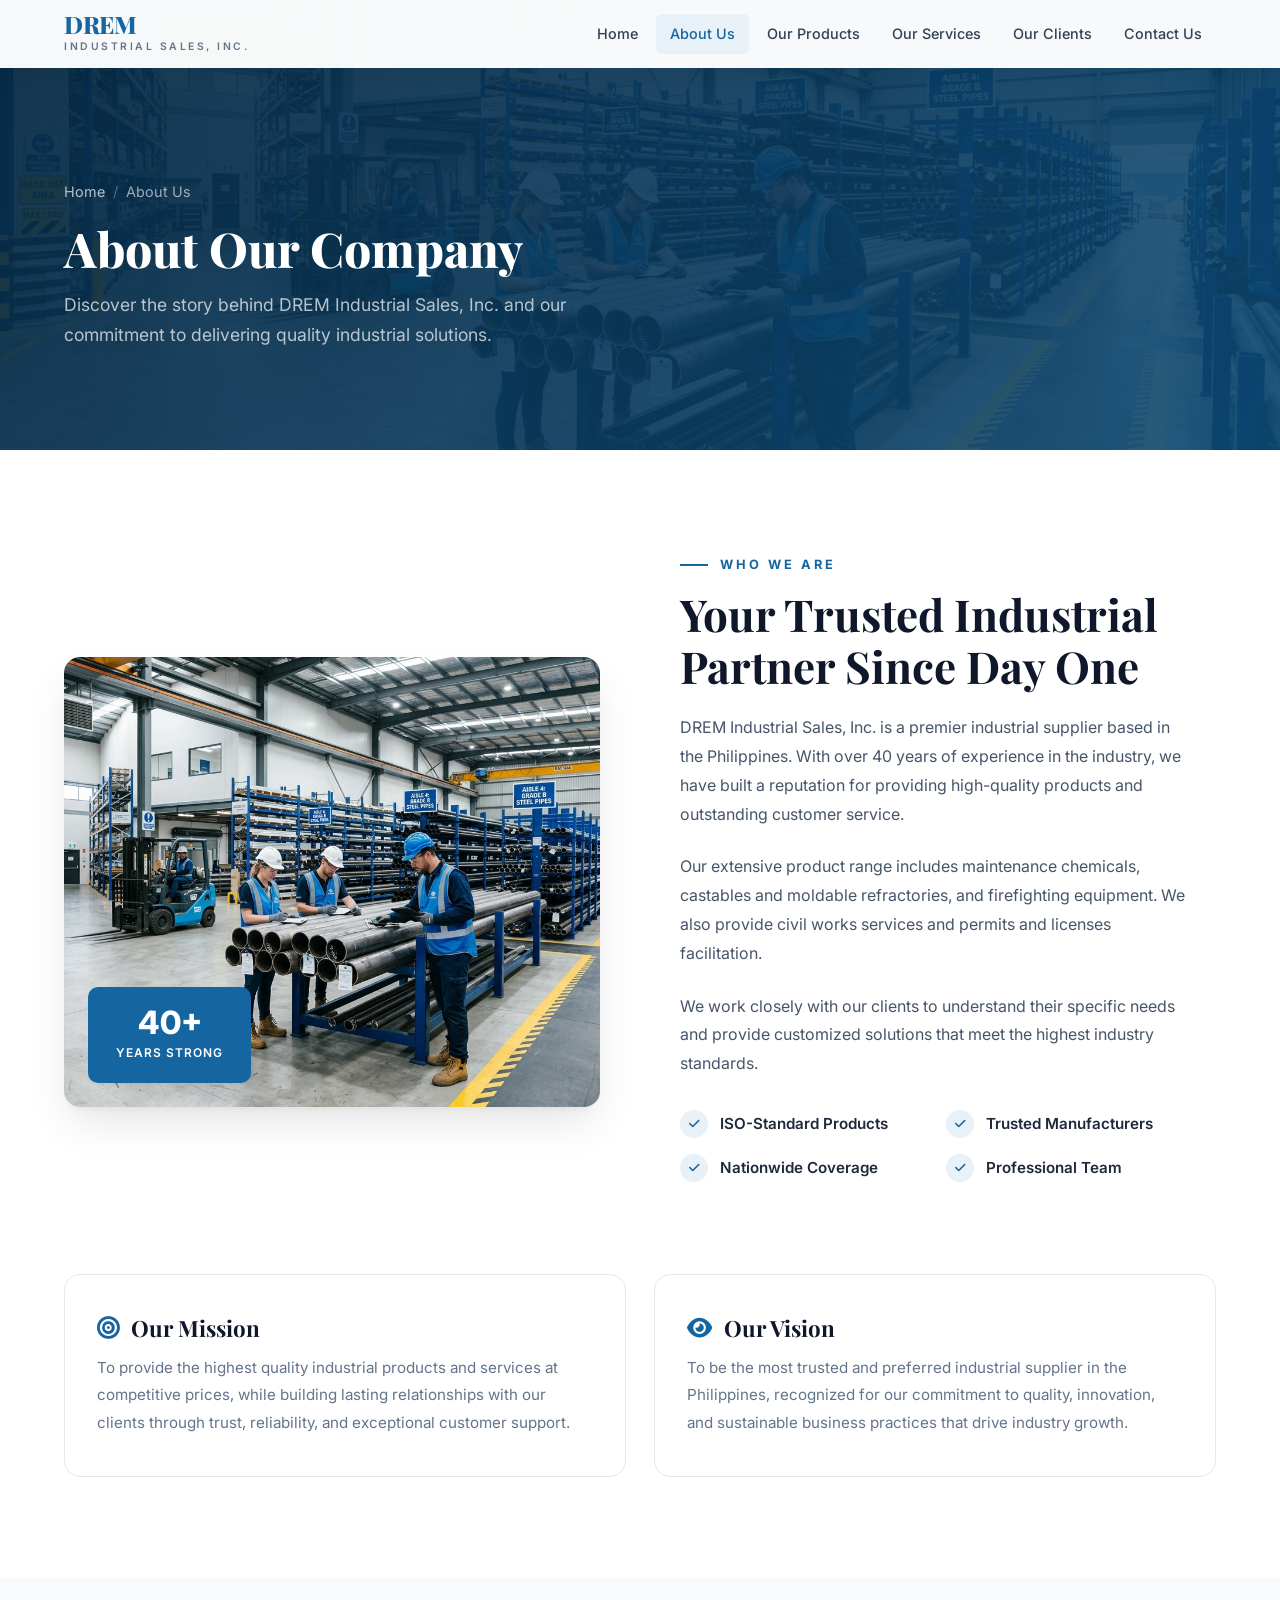
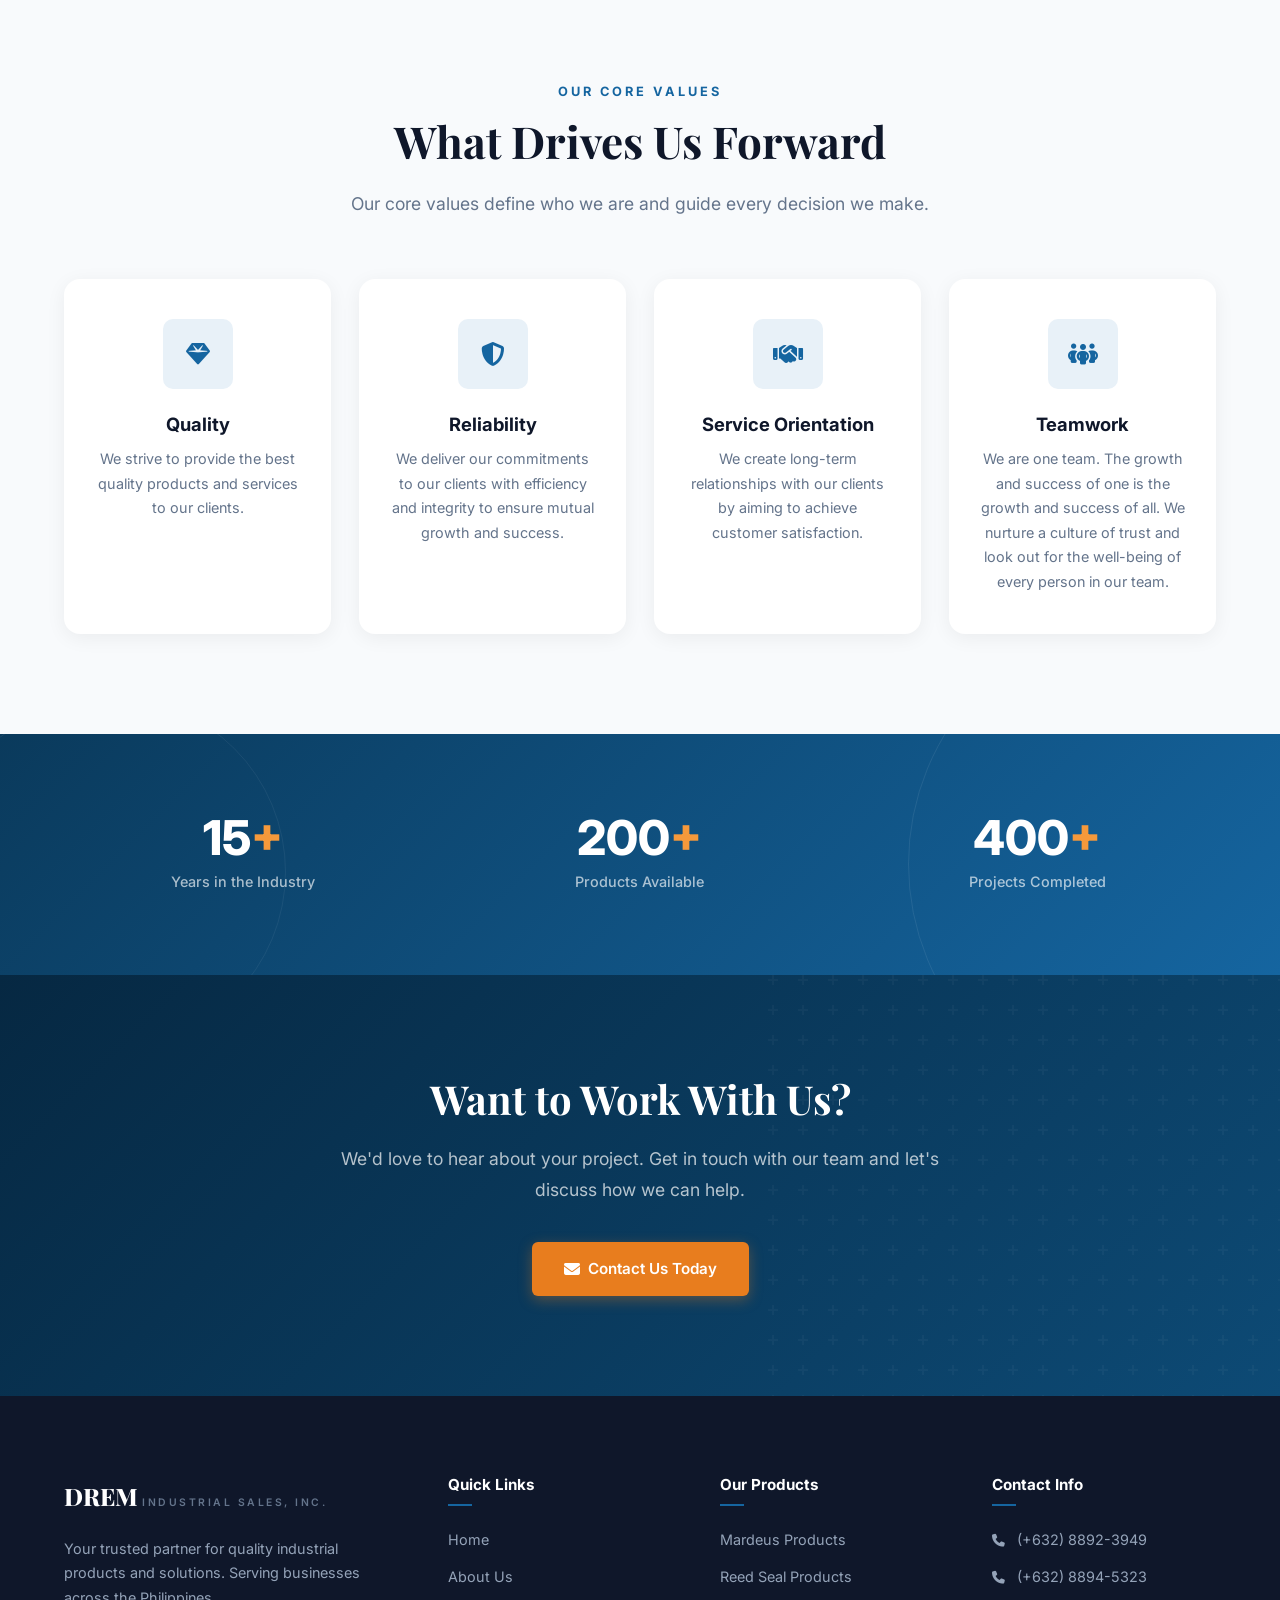
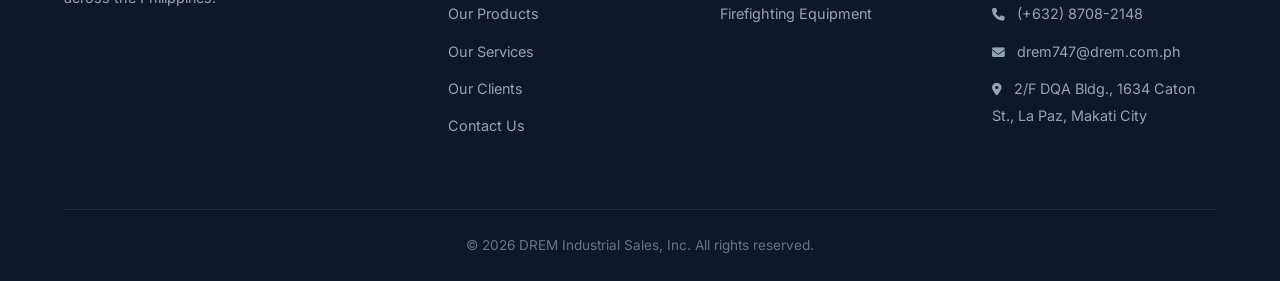
==== commit bd92c2d2: "feat: update company profile, content, and add client assets across website pages" ====
--- a/about.html
+++ b/about.html
@@ -22,12 +22,10 @@
       <div class="nav-links" id="navLinks">
         <a href="index.html">Home</a>
         <a href="about.html" class="active">About Us</a>
-        <a href="products.html">Products</a>
-        <a href="services.html">Services</a>
-        <a href="projects.html">Projects</a>
-        <a href="clients.html">Clients</a>
-        <a href="contact.html">Contact</a>
-        <a href="contact.html" class="nav-cta">Contact Us</a>
+        <a href="products.html">Our Products</a>
+        <a href="services.html">Our Services</a>
+        <a href="clients.html">Our Clients</a>
+        <a href="contact.html">Contact Us</a>
       </div>
       <div class="menu-toggle" id="menuToggle">
         <span></span>
@@ -63,15 +61,15 @@
         <div class="about-image animate-on-scroll">
           <img src="assets/images/about-hero.jpg" alt="DREM Industrial team" style="height: 450px;">
           <div class="about-image-badge">
-            <div class="number">15+</div>
+            <div class="number">40+</div>
             <div class="text">Years Strong</div>
           </div>
         </div>
         <div class="about-content animate-on-scroll delay-1">
           <span class="section-label">Who We Are</span>
           <h2 class="section-title">Your Trusted Industrial Partner Since Day One</h2>
-          <p>DREM Industrial Sales, Inc. is a premier industrial supplier based in the Philippines. With over 15 years of experience in the industry, we have built a reputation for providing high-quality products and outstanding customer service.</p>
-          <p>Our extensive product range includes industrial valves, pipes, fittings, pumps, and other essential materials used across construction, manufacturing, water treatment, and infrastructure sectors.</p>
+          <p>DREM Industrial Sales, Inc. is a premier industrial supplier based in the Philippines. With over 40 years of experience in the industry, we have built a reputation for providing high-quality products and outstanding customer service.</p>
+          <p>Our extensive product range includes maintenance chemicals, castables and moldable refractories, and firefighting equipment. We also provide civil works services and permits and licenses facilitation.</p>
           <p>We work closely with our clients to understand their specific needs and provide customized solutions that meet the highest industry standards.</p>
           <div class="about-highlights">
             <div class="about-highlight">
@@ -112,38 +110,38 @@
   <section class="features-section">
     <div class="container">
       <div class="section-header center">
-        <span class="section-label">Core Values</span>
+        <span class="section-label">Our Core Values</span>
         <h2 class="section-title">What Drives Us Forward</h2>
         <p class="section-subtitle">Our core values define who we are and guide every decision we make.</p>
       </div>
       <div class="features-grid">
         <div class="feature-card animate-on-scroll">
           <div class="feature-icon">
+            <i class="fas fa-gem"></i>
+          </div>
+          <h3>Quality</h3>
+          <p>We strive to provide the best quality products and services to our clients.</p>
+        </div>
+        <div class="feature-card animate-on-scroll delay-1">
+          <div class="feature-icon">
             <i class="fas fa-shield-halved"></i>
           </div>
-          <h3>Integrity</h3>
-          <p>We conduct our business with honesty and transparency, building trust with every interaction.</p>
-        </div>
-        <div class="feature-card animate-on-scroll delay-1">
-          <div class="feature-icon">
-            <i class="fas fa-star"></i>
-          </div>
-          <h3>Excellence</h3>
-          <p>We strive for excellence in everything we do, from product quality to customer service.</p>
+          <h3>Reliability</h3>
+          <p>We deliver our commitments to our clients with efficiency and integrity to ensure mutual growth and success.</p>
         </div>
         <div class="feature-card animate-on-scroll delay-2">
           <div class="feature-icon">
             <i class="fas fa-handshake"></i>
           </div>
-          <h3>Partnership</h3>
-          <p>We believe in building long-term partnerships with our clients and suppliers for mutual growth.</p>
+          <h3>Service Orientation</h3>
+          <p>We create long-term relationships with our clients by aiming to achieve customer satisfaction.</p>
         </div>
         <div class="feature-card animate-on-scroll delay-3">
           <div class="feature-icon">
-            <i class="fas fa-lightbulb"></i>
-          </div>
-          <h3>Innovation</h3>
-          <p>We continuously seek better solutions and products to meet the evolving needs of our clients.</p>
+            <i class="fas fa-people-group"></i>
+          </div>
+          <h3>Teamwork</h3>
+          <p>We are one team. The growth and success of one is the growth and success of all. We nurture a culture of trust and look out for the well-being of every person in our team.</p>
         </div>
       </div>
     </div>
@@ -154,7 +152,7 @@
     <div class="container">
       <div class="stats-grid">
         <div class="stat-item animate-on-scroll">
-          <div class="stat-number" data-target="15">0<span>+</span></div>
+          <div class="stat-number" data-target="40">0<span>+</span></div>
           <div class="stat-label">Years in the Industry</div>
         </div>
         <div class="stat-item animate-on-scroll delay-1">
@@ -162,10 +160,6 @@
           <div class="stat-label">Products Available</div>
         </div>
         <div class="stat-item animate-on-scroll delay-2">
-          <div class="stat-number" data-target="200">0<span>+</span></div>
-          <div class="stat-label">Happy Clients</div>
-        </div>
-        <div class="stat-item animate-on-scroll delay-3">
           <div class="stat-number" data-target="1000">0<span>+</span></div>
           <div class="stat-label">Projects Completed</div>
         </div>
@@ -199,43 +193,39 @@
             <span class="brand-tagline">Industrial Sales, Inc.</span>
           </div>
           <p>Your trusted partner for quality industrial products and solutions. Serving businesses across the Philippines.</p>
-          <div class="footer-social">
-            <a href="#" aria-label="Facebook"><i class="fab fa-facebook-f"></i></a>
-            <a href="#" aria-label="LinkedIn"><i class="fab fa-linkedin-in"></i></a>
-            <a href="#" aria-label="Instagram"><i class="fab fa-instagram"></i></a>
-          </div>
         </div>
         <div class="footer-column">
           <h4>Quick Links</h4>
           <ul>
             <li><a href="index.html">Home</a></li>
             <li><a href="about.html">About Us</a></li>
-            <li><a href="products.html">Products</a></li>
-            <li><a href="services.html">Services</a></li>
-            <li><a href="projects.html">Projects</a></li>
+            <li><a href="products.html">Our Products</a></li>
+            <li><a href="services.html">Our Services</a></li>
+            <li><a href="clients.html">Our Clients</a></li>
+            <li><a href="contact.html">Contact Us</a></li>
           </ul>
         </div>
         <div class="footer-column">
-          <h4>Products</h4>
+          <h4>Our Products</h4>
           <ul>
-            <li><a href="products.html">Industrial Valves</a></li>
-            <li><a href="products.html">Steel Pipes</a></li>
-            <li><a href="products.html">Pipe Fittings</a></li>
-            <li><a href="products.html">Industrial Pumps</a></li>
+            <li><a href="products.html">Mardeus Products</a></li>
+            <li><a href="products.html">Reed Seal Products</a></li>
+            <li><a href="products.html">Firefighting Equipment</a></li>
           </ul>
         </div>
         <div class="footer-column">
           <h4>Contact Info</h4>
           <ul>
-            <li><a href="tel:+639XXXXXXXXX"><i class="fas fa-phone"></i> +63 9XX XXX XXXX</a></li>
-            <li><a href="mailto:info@dremindustrial.com"><i class="fas fa-envelope"></i> info@dremindustrial.com</a></li>
-            <li><a href="https://www.google.com/maps/search/DREM+Industrial+Sales+Inc+Caton+Makati+City" target="_blank"><i class="fas fa-location-dot"></i> Caton, Makati City, Metro Manila</a></li>
+            <li><a href="tel:+63288923949"><i class="fas fa-phone"></i> (+632) 8892-3949</a></li>
+            <li><a href="tel:+63288945323"><i class="fas fa-phone"></i> (+632) 8894-5323</a></li>
+            <li><a href="tel:+63287082148"><i class="fas fa-phone"></i> (+632) 8708-2148</a></li>
+            <li><a href="mailto:drem747@drem.com.ph"><i class="fas fa-envelope"></i> drem747@drem.com.ph</a></li>
+            <li><a href="https://www.google.com/maps/search/DREM+Industrial+Sales+Inc+Caton+Makati+City" target="_blank"><i class="fas fa-location-dot"></i> 2/F DQA Bldg., 1634 Caton St., La Paz, Makati City</a></li>
           </ul>
         </div>
       </div>
       <div class="footer-bottom">
         <p>&copy; 2026 DREM Industrial Sales, Inc. All rights reserved.</p>
-        <p>Designed & Developed with <i class="fas fa-heart" style="color: var(--error);"></i></p>
       </div>
     </div>
   </footer>
--- a/css/style.css
+++ b/css/style.css
@@ -7,22 +7,22 @@
 
 /* ---------- CSS Custom Properties ---------- */
 :root {
-  /* Primary Palette (from logo blue) */
+  /* Primary Palette (company blue from letterhead) */
   --primary-50: #e8f1f8;
   --primary-100: #c5dcef;
   --primary-200: #9ec5e3;
   --primary-300: #76add7;
-  --primary-400: #579bce;
+  --primary-400: #3a8ec9;
   --primary-500: #1565a0;
   --primary-600: #115a90;
   --primary-700: #0d4a75;
   --primary-800: #0a3a5c;
   --primary-900: #062842;
 
-  /* Accent (Industrial Gold) */
-  --accent-400: #f0b429;
-  --accent-500: #e8a817;
-  --accent-600: #d49a0e;
+  /* Accent (company orange from letterhead) */
+  --accent-400: #f5993b;
+  --accent-500: #e87d1e;
+  --accent-600: #d06c14;
 
   /* Neutrals */
   --neutral-50: #f8fafc;
@@ -258,8 +258,8 @@
 
 .btn-accent {
   background: var(--accent-500);
-  color: var(--neutral-900);
-  box-shadow: 0 4px 14px rgba(232, 168, 23, 0.35);
+  color: #fff;
+  box-shadow: 0 4px 14px rgba(232, 125, 30, 0.35);
 }
 
 .btn-accent:hover {
@@ -343,11 +343,11 @@
 .nav-links {
   display: flex;
   align-items: center;
-  gap: 8px;
+  gap: 4px;
 }
 
 .nav-links a {
-  padding: 8px 16px;
+  padding: 8px 14px;
   font-size: 0.9rem;
   font-weight: 500;
   color: rgba(255,255,255,0.85);
@@ -370,26 +370,6 @@
 .navbar.scrolled .nav-links a.active {
   color: var(--primary-500);
   background: var(--primary-50);
-}
-
-.nav-cta {
-  margin-left: 16px;
-}
-
-.nav-links .nav-cta {
-  background: var(--accent-500);
-  color: var(--neutral-900) !important;
-  font-weight: 600;
-  padding: 10px 22px;
-}
-
-.nav-links .nav-cta:hover {
-  background: var(--accent-400) !important;
-  transform: translateY(-1px);
-}
-
-.navbar.scrolled .nav-links .nav-cta {
-  color: var(--neutral-900) !important;
 }
 
 /* Mobile Menu */
@@ -886,6 +866,78 @@
   border-radius: 50px;
 }
 
+/* ---------- Product List Cards (New) ---------- */
+.products-category-section,
+.services-detail-section {
+  padding: var(--section-padding);
+  background: #fff;
+}
+
+.products-category-section.alt,
+.services-detail-section.alt {
+  background: var(--neutral-50);
+}
+
+.product-list-grid {
+  display: grid;
+  grid-template-columns: repeat(2, 1fr);
+  gap: 24px;
+}
+
+.product-list-card {
+  display: flex;
+  align-items: flex-start;
+  gap: 24px;
+  padding: 32px;
+  background: #fff;
+  border: 1px solid var(--neutral-200);
+  border-radius: var(--radius-lg);
+  transition: all var(--transition-base);
+}
+
+.products-category-section.alt .product-list-card,
+.services-detail-section.alt .product-list-card {
+  background: #fff;
+}
+
+.product-list-card:hover {
+  border-color: transparent;
+  box-shadow: var(--shadow-card-hover);
+  transform: translateY(-4px);
+}
+
+.product-list-icon {
+  width: 60px;
+  height: 60px;
+  border-radius: var(--radius-md);
+  background: var(--primary-50);
+  display: flex;
+  align-items: center;
+  justify-content: center;
+  font-size: 1.4rem;
+  color: var(--primary-500);
+  flex-shrink: 0;
+  transition: all var(--transition-base);
+}
+
+.product-list-card:hover .product-list-icon {
+  background: var(--primary-500);
+  color: #fff;
+}
+
+.product-list-content h3 {
+  font-size: 1.15rem;
+  font-weight: 700;
+  margin-bottom: 8px;
+  color: var(--neutral-900);
+}
+
+.product-list-content p {
+  font-size: 0.9rem;
+  color: var(--neutral-500);
+  line-height: 1.7;
+}
+
 /* ---------- Services Section ---------- */
 .services-section {
   padding: var(--section-padding);
@@ -1008,7 +1060,7 @@
 
 .stats-grid {
   display: grid;
-  grid-template-columns: repeat(4, 1fr);
+  grid-template-columns: repeat(auto-fit, minmax(200px, 1fr));
   gap: 40px;
   position: relative;
   z-index: 1;
@@ -1036,62 +1088,6 @@
   font-weight: 500;
 }
 
-/* ---------- Projects / Portfolio ---------- */
-.projects-section {
-  padding: var(--section-padding);
-}
-
-.projects-grid {
-  display: grid;
-  grid-template-columns: repeat(3, 1fr);
-  gap: 28px;
-}
-
-.project-card {
-  position: relative;
-  border-radius: var(--radius-lg);
-  overflow: hidden;
-  height: 320px;
-  cursor: pointer;
-}
-
-.project-card img {
-  width: 100%;
-  height: 100%;
-  object-fit: cover;
-  transition: transform var(--transition-slow);
-}
-
-.project-card:hover img {
-  transform: scale(1.1);
-}
-
-.project-card-info {
-  position: absolute;
-  inset: 0;
-  background: linear-gradient(to top, rgba(6,40,66,0.9) 0%, rgba(6,40,66,0.2) 50%, transparent 100%);
-  display: flex;
-  flex-direction: column;
-  justify-content: flex-end;
-  padding: 30px;
-  transition: all var(--transition-base);
-}
-
-.project-card-info h3 {
-  font-size: 1.2rem;
-  font-weight: 700;
-  color: #fff;
-  margin-bottom: 6px;
-}
-
-.project-card-info .project-category {
-  font-size: 0.8rem;
-  color: var(--accent-400);
-  font-weight: 600;
-  text-transform: uppercase;
-  letter-spacing: 1px;
-}
-
 /* ---------- Clients Section ---------- */
 .clients-section {
   padding: var(--section-padding);
@@ -1100,53 +1096,55 @@
 
 .clients-logo-grid {
   display: grid;
-  grid-template-columns: repeat(5, 1fr);
+  grid-template-columns: repeat(4, 1fr);
   gap: 28px;
 }
 
 .client-logo-card {
   background: #fff;
-  height: 120px;
+  min-height: 160px;
   border-radius: var(--radius-md);
   display: flex;
+  flex-direction: column;
   align-items: center;
   justify-content: center;
-  padding: 20px;
+  padding: 24px 20px 20px;
   border: 1px solid var(--neutral-200);
+  box-shadow: 0 2px 8px rgba(0, 0, 0, 0.03);
   transition: all var(--transition-base);
 }
 
 .client-logo-card:hover {
-  border-color: var(--primary-200);
-  box-shadow: var(--shadow-md);
-  transform: translateY(-4px);
+  border-color: var(--primary-300);
+  box-shadow: 0 10px 24px rgba(0, 0, 0, 0.08);
+  transform: translateY(-5px);
 }
 
 .client-logo-card img {
-  max-height: 60px;
-  max-width: 140px;
+  max-height: 70px;
+  max-width: 170px;
+  width: auto;
+  height: auto;
   object-fit: contain;
-  filter: grayscale(100%);
-  opacity: 0.6;
-  transition: all var(--transition-base);
+  transition: transform var(--transition-base);
 }
 
 .client-logo-card:hover img {
-  filter: grayscale(0%);
-  opacity: 1;
-}
-
-.client-logo-card .client-name {
+  transform: scale(1.06);
+}
+
+.client-logo-card .client-title {
+  margin-top: 14px;
   font-size: 0.85rem;
-  font-weight: 700;
-  color: var(--neutral-400);
-  text-transform: uppercase;
-  letter-spacing: 1px;
+  font-weight: 600;
+  color: var(--neutral-600);
+  text-align: center;
+  line-height: 1.3;
   transition: color var(--transition-base);
 }
 
-.client-logo-card:hover .client-name {
-  color: var(--primary-500);
+.client-logo-card:hover .client-title {
+  color: var(--primary-600);
 }
 
 /* ---------- CTA Section ---------- */
@@ -1480,7 +1478,7 @@
 .footer-bottom {
   display: flex;
   align-items: center;
-  justify-content: space-between;
+  justify-content: center;
   padding: 24px 0;
   color: var(--neutral-500);
   font-size: 0.85rem;
@@ -1636,10 +1634,6 @@
     gap: 30px;
   }
 
-  .projects-grid {
-    grid-template-columns: repeat(2, 1fr);
-  }
-
   .about-grid,
   .about-detail-grid {
     grid-template-columns: 1fr;
@@ -1669,6 +1663,10 @@
 
   .section-title {
     font-size: 2.2rem;
+  }
+
+  .product-list-grid {
+    grid-template-columns: 1fr;
   }
 }
 
@@ -1707,11 +1705,6 @@
     background: rgba(255,255,255,0.1) !important;
   }
 
-  .nav-links .nav-cta {
-    margin-left: 0;
-    margin-top: 16px;
-  }
-
   .hero {
     padding: 110px 0 50px;
   }
@@ -1734,11 +1727,7 @@
   }
 
   .services-grid {
-    grid-template-columns: 1fr;
-  }
-
-  .projects-grid {
-    grid-template-columns: 1fr;
+    grid-template-columns: 1fr !important;
   }
 
   .stats-grid {
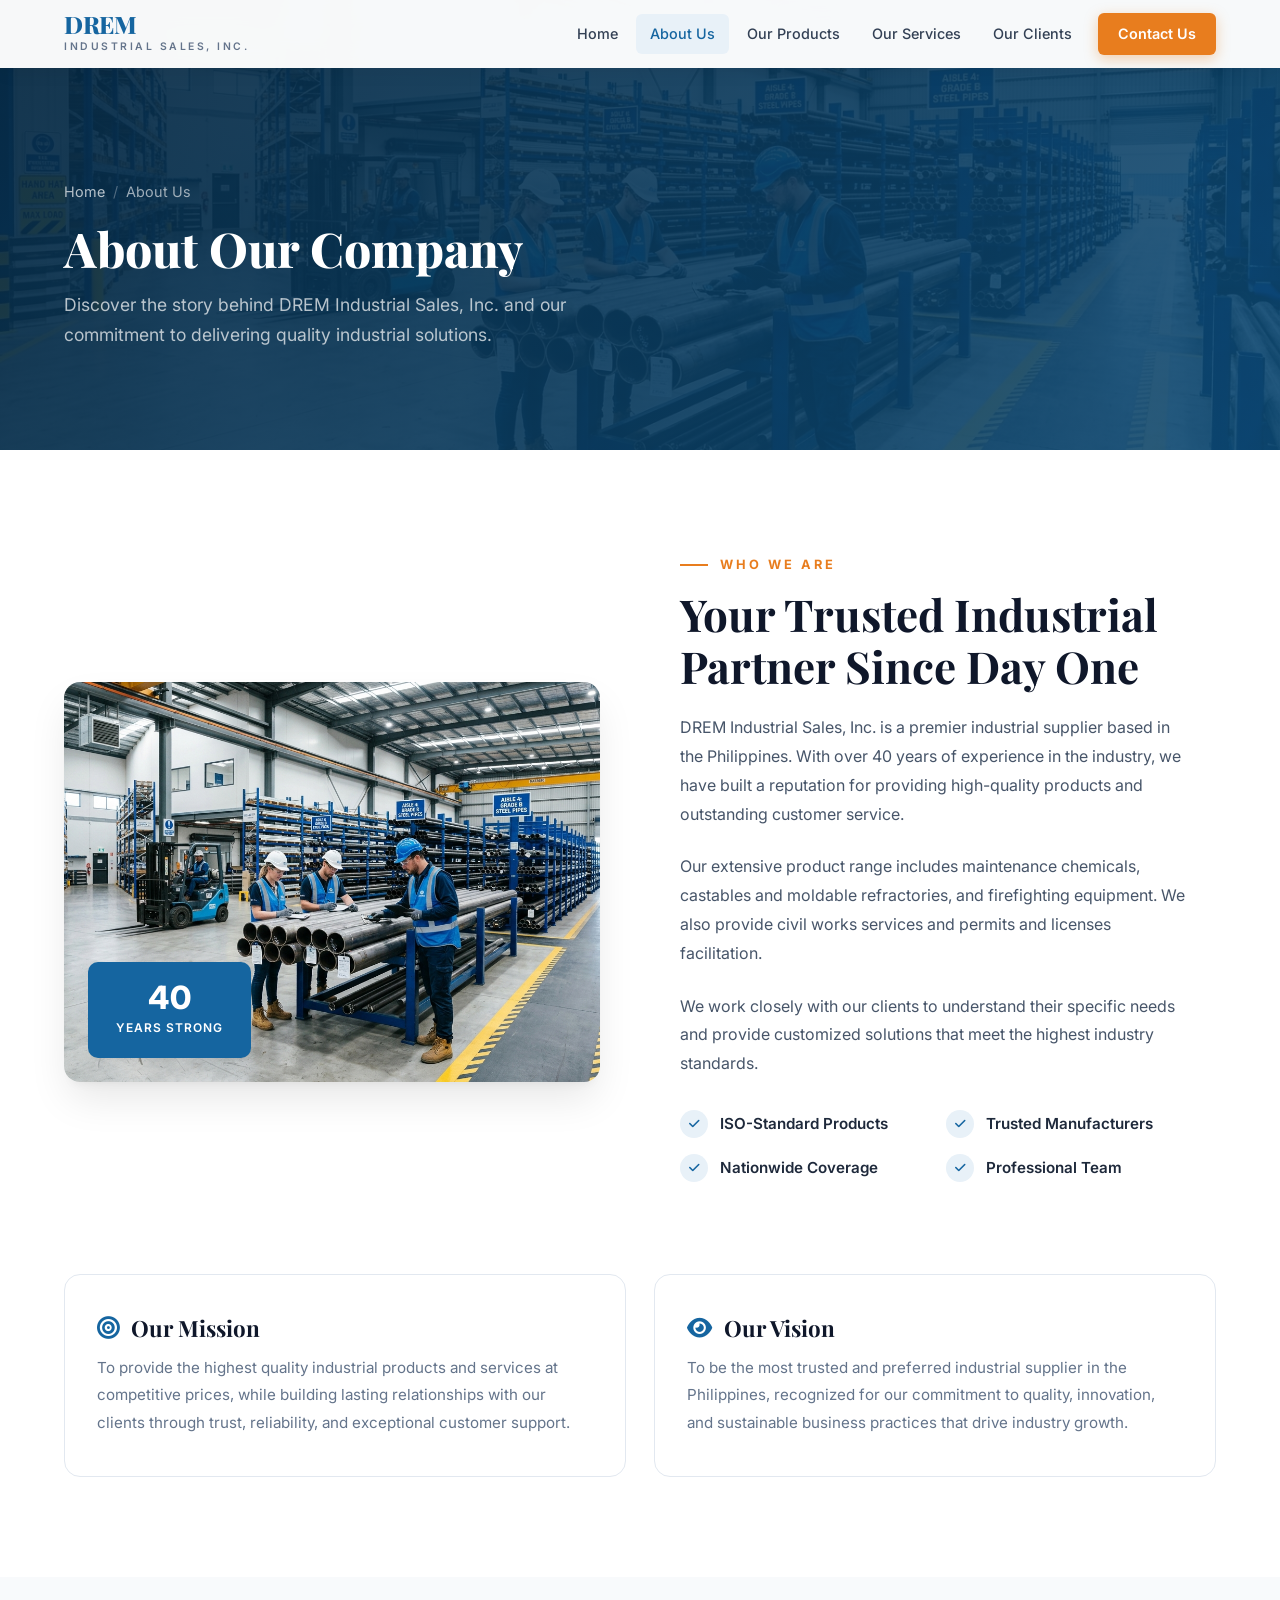
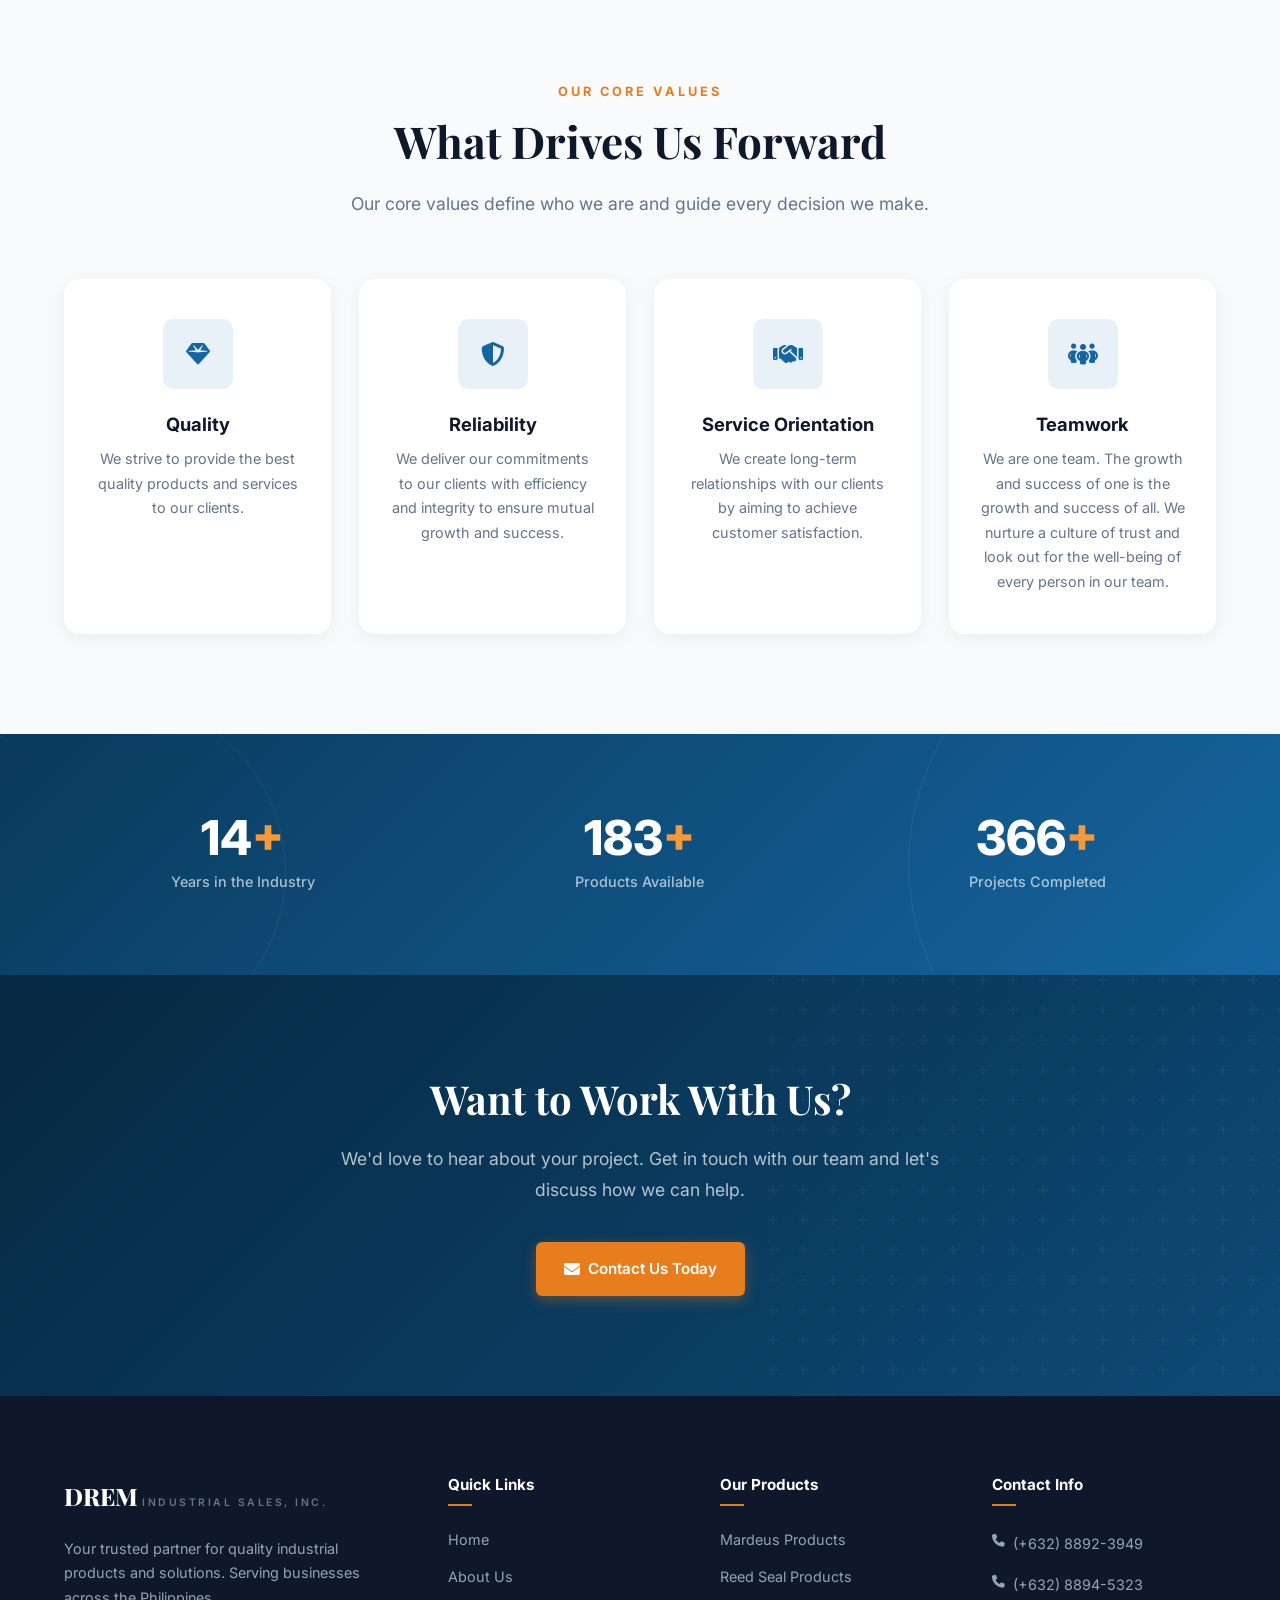
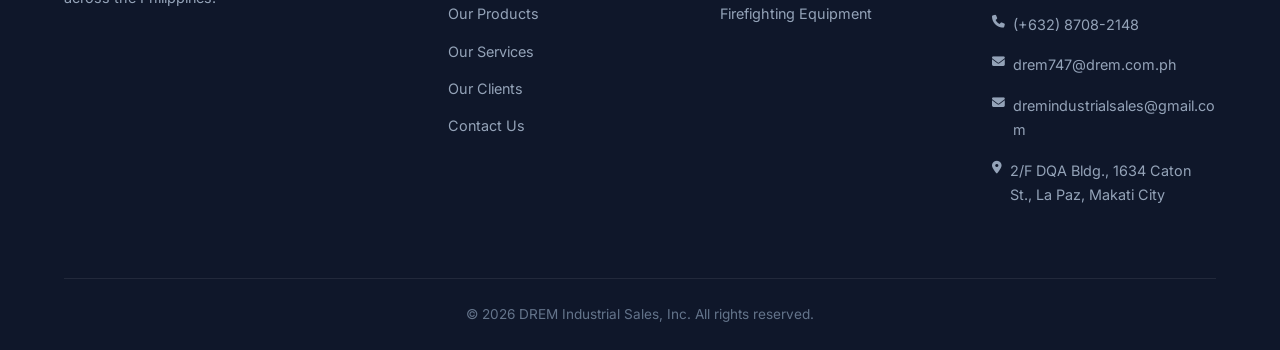
==== commit cc6b1822: "feat: add core javascript functionality, styling, and interactivity to website pages" ====
--- a/about.html
+++ b/about.html
@@ -1,13 +1,16 @@
 <!DOCTYPE html>
 <html lang="en">
+
 <head>
   <meta charset="UTF-8">
   <meta name="viewport" content="width=device-width, initial-scale=1.0">
   <title>About Us — DREM Industrial Sales, Inc.</title>
-  <meta name="description" content="Learn about DREM Industrial Sales, Inc. — our history, mission, vision, and commitment to providing quality industrial products and services.">
+  <meta name="description"
+    content="Learn about DREM Industrial Sales, Inc. — our history, mission, vision, and commitment to providing quality industrial products and services.">
   <link rel="stylesheet" href="css/style.css">
   <link rel="stylesheet" href="https://cdnjs.cloudflare.com/ajax/libs/font-awesome/6.5.1/css/all.min.css">
 </head>
+
 <body>
 
   <!-- ===== NAVIGATION ===== -->
@@ -25,7 +28,7 @@
         <a href="products.html">Our Products</a>
         <a href="services.html">Our Services</a>
         <a href="clients.html">Our Clients</a>
-        <a href="contact.html">Contact Us</a>
+        <a href="contact.html" class="nav-cta">Contact Us</a>
       </div>
       <div class="menu-toggle" id="menuToggle">
         <span></span>
@@ -49,7 +52,8 @@
           <span>About Us</span>
         </div>
         <h1 class="page-hero-title">About Our Company</h1>
-        <p class="page-hero-subtitle">Discover the story behind DREM Industrial Sales, Inc. and our commitment to delivering quality industrial solutions.</p>
+        <p class="page-hero-subtitle">Discover the story behind DREM Industrial Sales, Inc. and our commitment to
+          delivering quality industrial solutions.</p>
       </div>
     </div>
   </section>
@@ -59,18 +63,22 @@
     <div class="container">
       <div class="about-detail-grid">
         <div class="about-image animate-on-scroll">
-          <img src="assets/images/about-hero.jpg" alt="DREM Industrial team" style="height: 450px;">
+          <img src="assets/images/about-hero.jpg" alt="DREM Industrial team">
           <div class="about-image-badge">
-            <div class="number">40+</div>
+            <div class="number">40</div>
             <div class="text">Years Strong</div>
           </div>
         </div>
         <div class="about-content animate-on-scroll delay-1">
           <span class="section-label">Who We Are</span>
           <h2 class="section-title">Your Trusted Industrial Partner Since Day One</h2>
-          <p>DREM Industrial Sales, Inc. is a premier industrial supplier based in the Philippines. With over 40 years of experience in the industry, we have built a reputation for providing high-quality products and outstanding customer service.</p>
-          <p>Our extensive product range includes maintenance chemicals, castables and moldable refractories, and firefighting equipment. We also provide civil works services and permits and licenses facilitation.</p>
-          <p>We work closely with our clients to understand their specific needs and provide customized solutions that meet the highest industry standards.</p>
+          <p>DREM Industrial Sales, Inc. is a premier industrial supplier based in the Philippines. With over 40 years
+            of experience in the industry, we have built a reputation for providing high-quality products and
+            outstanding customer service.</p>
+          <p>Our extensive product range includes maintenance chemicals, castables and moldable refractories, and
+            firefighting equipment. We also provide civil works services and permits and licenses facilitation.</p>
+          <p>We work closely with our clients to understand their specific needs and provide customized solutions that
+            meet the highest industry standards.</p>
           <div class="about-highlights">
             <div class="about-highlight">
               <i class="fas fa-check"></i>
@@ -96,11 +104,13 @@
       <div class="mission-vision-grid animate-on-scroll">
         <div class="mv-card">
           <h3><i class="fas fa-bullseye"></i> Our Mission</h3>
-          <p>To provide the highest quality industrial products and services at competitive prices, while building lasting relationships with our clients through trust, reliability, and exceptional customer support.</p>
+          <p>To provide the highest quality industrial products and services at competitive prices, while building
+            lasting relationships with our clients through trust, reliability, and exceptional customer support.</p>
         </div>
         <div class="mv-card">
           <h3><i class="fas fa-eye"></i> Our Vision</h3>
-          <p>To be the most trusted and preferred industrial supplier in the Philippines, recognized for our commitment to quality, innovation, and sustainable business practices that drive industry growth.</p>
+          <p>To be the most trusted and preferred industrial supplier in the Philippines, recognized for our commitment
+            to quality, innovation, and sustainable business practices that drive industry growth.</p>
         </div>
       </div>
     </div>
@@ -127,7 +137,8 @@
             <i class="fas fa-shield-halved"></i>
           </div>
           <h3>Reliability</h3>
-          <p>We deliver our commitments to our clients with efficiency and integrity to ensure mutual growth and success.</p>
+          <p>We deliver our commitments to our clients with efficiency and integrity to ensure mutual growth and
+            success.</p>
         </div>
         <div class="feature-card animate-on-scroll delay-2">
           <div class="feature-icon">
@@ -141,7 +152,8 @@
             <i class="fas fa-people-group"></i>
           </div>
           <h3>Teamwork</h3>
-          <p>We are one team. The growth and success of one is the growth and success of all. We nurture a culture of trust and look out for the well-being of every person in our team.</p>
+          <p>We are one team. The growth and success of one is the growth and success of all. We nurture a culture of
+            trust and look out for the well-being of every person in our team.</p>
         </div>
       </div>
     </div>
@@ -192,7 +204,8 @@
             <span class="brand-name">DREM</span>
             <span class="brand-tagline">Industrial Sales, Inc.</span>
           </div>
-          <p>Your trusted partner for quality industrial products and solutions. Serving businesses across the Philippines.</p>
+          <p>Your trusted partner for quality industrial products and solutions. Serving businesses across the
+            Philippines.</p>
         </div>
         <div class="footer-column">
           <h4>Quick Links</h4>
@@ -219,8 +232,18 @@
             <li><a href="tel:+63288923949"><i class="fas fa-phone"></i> (+632) 8892-3949</a></li>
             <li><a href="tel:+63288945323"><i class="fas fa-phone"></i> (+632) 8894-5323</a></li>
             <li><a href="tel:+63287082148"><i class="fas fa-phone"></i> (+632) 8708-2148</a></li>
-            <li><a href="mailto:drem747@drem.com.ph"><i class="fas fa-envelope"></i> drem747@drem.com.ph</a></li>
-            <li><a href="https://www.google.com/maps/search/DREM+Industrial+Sales+Inc+Caton+Makati+City" target="_blank"><i class="fas fa-location-dot"></i> 2/F DQA Bldg., 1634 Caton St., La Paz, Makati City</a></li>
+            <li><a
+                href="https://mail.google.com/mail/?view=cm&fs=1&to=drem747@drem.com.ph&su=Inquiry%20-%20DREM%20Industrial%20Sales"
+                target="_blank" rel="noopener noreferrer" class="email-btn" data-email="drem747@drem.com.ph"><i
+                  class="fas fa-envelope"></i> drem747@drem.com.ph</a></li>
+            <li><a
+                href="https://mail.google.com/mail/?view=cm&fs=1&to=dremindustrialsales@gmail.com&su=Inquiry%20-%20DREM%20Industrial%20Sales"
+                target="_blank" rel="noopener noreferrer" class="email-btn"
+                data-email="dremindustrialsales@gmail.com"><i class="fas fa-envelope"></i>
+                dremindustrialsales@gmail.com</a></li>
+            <li><a href="https://www.google.com/maps/search/DREM+Industrial+Sales+Inc+Caton+Makati+City"
+                target="_blank"><i class="fas fa-location-dot"></i> 2/F DQA Bldg., 1634 Caton St., La Paz, Makati
+                City</a></li>
           </ul>
         </div>
       </div>
@@ -236,4 +259,5 @@
 
   <script src="js/main.js"></script>
 </body>
-</html>
+
+</html>
--- a/css/style.css
+++ b/css/style.css
@@ -50,12 +50,12 @@
   --container-width: 1200px;
 
   /* Shadows */
-  --shadow-sm: 0 1px 2px rgba(0,0,0,0.05);
-  --shadow-md: 0 4px 6px -1px rgba(0,0,0,0.07), 0 2px 4px -2px rgba(0,0,0,0.05);
-  --shadow-lg: 0 10px 25px -3px rgba(0,0,0,0.08), 0 4px 6px -4px rgba(0,0,0,0.04);
-  --shadow-xl: 0 20px 40px -5px rgba(0,0,0,0.1), 0 8px 10px -6px rgba(0,0,0,0.05);
-  --shadow-card: 0 4px 20px rgba(0,0,0,0.06);
-  --shadow-card-hover: 0 12px 40px rgba(0,0,0,0.12);
+  --shadow-sm: 0 1px 2px rgba(0, 0, 0, 0.05);
+  --shadow-md: 0 4px 6px -1px rgba(0, 0, 0, 0.07), 0 2px 4px -2px rgba(0, 0, 0, 0.05);
+  --shadow-lg: 0 10px 25px -3px rgba(0, 0, 0, 0.08), 0 4px 6px -4px rgba(0, 0, 0, 0.04);
+  --shadow-xl: 0 20px 40px -5px rgba(0, 0, 0, 0.1), 0 8px 10px -6px rgba(0, 0, 0, 0.05);
+  --shadow-card: 0 4px 20px rgba(0, 0, 0, 0.06);
+  --shadow-card-hover: 0 12px 40px rgba(0, 0, 0, 0.12);
 
   /* Transitions */
   --transition-fast: 0.2s ease;
@@ -81,6 +81,9 @@
 html {
   scroll-behavior: smooth;
   font-size: 16px;
+  overflow-x: hidden;
+  width: 100%;
+  max-width: 100%;
 }
 
 body {
@@ -89,6 +92,9 @@
   background-color: #fff;
   line-height: 1.7;
   overflow-x: hidden;
+  width: 100%;
+  max-width: 100%;
+  position: relative;
   -webkit-font-smoothing: antialiased;
   -moz-osx-font-smoothing: grayscale;
 }
@@ -105,11 +111,15 @@
   display: block;
 }
 
-ul, ol {
+ul,
+ol {
   list-style: none;
 }
 
-button, input, textarea, select {
+button,
+input,
+textarea,
+select {
   font-family: inherit;
   font-size: inherit;
   outline: none;
@@ -117,7 +127,12 @@
   background: none;
 }
 
-h1, h2, h3, h4, h5, h6 {
+h1,
+h2,
+h3,
+h4,
+h5,
+h6 {
   line-height: 1.2;
   color: var(--neutral-900);
 }
@@ -135,7 +150,7 @@
   font-weight: 700;
   letter-spacing: 3px;
   text-transform: uppercase;
-  color: var(--primary-500);
+  color: var(--accent-500);
   margin-bottom: 12px;
   position: relative;
   padding-left: 40px;
@@ -149,7 +164,7 @@
   transform: translateY(-50%);
   width: 28px;
   height: 2px;
-  background: var(--primary-500);
+  background: var(--accent-500);
 }
 
 .section-title {
@@ -192,7 +207,7 @@
   display: inline-flex;
   align-items: center;
   gap: 8px;
-  padding: 14px 32px;
+  padding: 14px 28px;
   border-radius: var(--radius-sm);
   font-weight: 600;
   font-size: 0.95rem;
@@ -200,7 +215,10 @@
   transition: all var(--transition-base);
   position: relative;
   overflow: hidden;
-  white-space: nowrap;
+  max-width: 100%;
+  white-space: normal;
+  text-align: center;
+  word-break: break-word;
 }
 
 .btn::after {
@@ -210,7 +228,7 @@
   left: 50%;
   width: 0;
   height: 0;
-  background: rgba(255,255,255,0.15);
+  background: rgba(255, 255, 255, 0.15);
   border-radius: 50%;
   transform: translate(-50%, -50%);
   transition: width 0.6s, height 0.6s;
@@ -248,12 +266,12 @@
 .btn-white {
   background: #fff;
   color: var(--primary-500);
-  box-shadow: 0 4px 14px rgba(0,0,0,0.15);
+  box-shadow: 0 4px 14px rgba(0, 0, 0, 0.15);
 }
 
 .btn-white:hover {
   transform: translateY(-2px);
-  box-shadow: 0 6px 20px rgba(0,0,0,0.2);
+  box-shadow: 0 6px 20px rgba(0, 0, 0, 0.2);
 }
 
 .btn-accent {
@@ -287,7 +305,7 @@
   background: rgba(255, 255, 255, 0.97);
   backdrop-filter: blur(12px);
   -webkit-backdrop-filter: blur(12px);
-  box-shadow: 0 1px 20px rgba(0,0,0,0.08);
+  box-shadow: 0 1px 20px rgba(0, 0, 0, 0.08);
   padding: 12px 0;
 }
 
@@ -337,7 +355,7 @@
 }
 
 .navbar:not(.scrolled) .nav-logo-text .brand-tagline {
-  color: rgba(255,255,255,0.7);
+  color: rgba(255, 255, 255, 0.7);
 }
 
 .nav-links {
@@ -350,7 +368,7 @@
   padding: 8px 14px;
   font-size: 0.9rem;
   font-weight: 500;
-  color: rgba(255,255,255,0.85);
+  color: rgba(255, 255, 255, 0.85);
   border-radius: var(--radius-sm);
   transition: all var(--transition-fast);
   position: relative;
@@ -363,13 +381,41 @@
 .nav-links a:hover,
 .nav-links a.active {
   color: #fff;
-  background: rgba(255,255,255,0.1);
+  background: rgba(255, 255, 255, 0.1);
 }
 
 .navbar.scrolled .nav-links a:hover,
 .navbar.scrolled .nav-links a.active {
   color: var(--primary-500);
   background: var(--primary-50);
+}
+
+.nav-links a.nav-cta {
+  background: var(--accent-500);
+  color: #fff !important;
+  font-weight: 600;
+  padding: 9px 20px;
+  border-radius: var(--radius-sm);
+  margin-left: 8px;
+  box-shadow: 0 4px 14px rgba(232, 125, 30, 0.35);
+  transition: all var(--transition-base);
+}
+
+.nav-links a.nav-cta:hover {
+  background: var(--accent-400);
+  color: #fff !important;
+  transform: translateY(-2px);
+  box-shadow: 0 6px 18px rgba(232, 125, 30, 0.45);
+}
+
+.navbar.scrolled .nav-links a.nav-cta {
+  background: var(--accent-500);
+  color: #fff !important;
+}
+
+.navbar.scrolled .nav-links a.nav-cta:hover {
+  background: var(--accent-400);
+  color: #fff !important;
 }
 
 /* Mobile Menu */
@@ -439,12 +485,10 @@
 .hero-overlay {
   position: absolute;
   inset: 0;
-  background: linear-gradient(
-    135deg,
-    rgba(6, 40, 66, 0.92) 0%,
-    rgba(13, 74, 117, 0.85) 50%,
-    rgba(21, 101, 160, 0.75) 100%
-  );
+  background: linear-gradient(135deg,
+      rgba(6, 40, 66, 0.92) 0%,
+      rgba(13, 74, 117, 0.85) 50%,
+      rgba(21, 101, 160, 0.75) 100%);
   z-index: 1;
 }
 
@@ -458,9 +502,9 @@
   display: inline-flex;
   align-items: center;
   gap: 8px;
-  background: rgba(255,255,255,0.12);
+  background: rgba(255, 255, 255, 0.12);
   backdrop-filter: blur(10px);
-  border: 1px solid rgba(255,255,255,0.15);
+  border: 1px solid rgba(255, 255, 255, 0.15);
   padding: 8px 20px;
   border-radius: 50px;
   font-size: 0.8rem;
@@ -494,7 +538,7 @@
 
 .hero-description {
   font-size: 1.1rem;
-  color: rgba(255,255,255,0.8);
+  color: rgba(255, 255, 255, 0.8);
   line-height: 1.7;
   margin-bottom: 32px;
   max-width: 540px;
@@ -515,7 +559,7 @@
   gap: 48px;
   margin-top: 40px;
   padding-top: 28px;
-  border-top: 1px solid rgba(255,255,255,0.15);
+  border-top: 1px solid rgba(255, 255, 255, 0.15);
   animation: fadeInUp 0.8s ease 0.6s forwards;
   opacity: 0;
 }
@@ -537,7 +581,7 @@
 
 .hero-stat-label {
   font-size: 0.85rem;
-  color: rgba(255,255,255,0.6);
+  color: rgba(255, 255, 255, 0.6);
   margin-top: 6px;
   font-weight: 500;
 }
@@ -563,11 +607,9 @@
 .page-hero .hero-overlay {
   position: absolute;
   inset: 0;
-  background: linear-gradient(
-    135deg,
-    rgba(6, 40, 66, 0.93) 0%,
-    rgba(13, 74, 117, 0.88) 100%
-  );
+  background: linear-gradient(135deg,
+      rgba(6, 40, 66, 0.93) 0%,
+      rgba(13, 74, 117, 0.88) 100%);
 }
 
 .page-hero-content {
@@ -580,12 +622,12 @@
   align-items: center;
   gap: 8px;
   font-size: 0.9rem;
-  color: rgba(255,255,255,0.6);
+  color: rgba(255, 255, 255, 0.6);
   margin-bottom: 16px;
 }
 
 .page-hero-content .breadcrumb a {
-  color: rgba(255,255,255,0.7);
+  color: rgba(255, 255, 255, 0.7);
   transition: color var(--transition-fast);
 }
 
@@ -594,7 +636,7 @@
 }
 
 .page-hero-content .breadcrumb .separator {
-  color: rgba(255,255,255,0.3);
+  color: rgba(255, 255, 255, 0.3);
 }
 
 .page-hero-title {
@@ -607,7 +649,7 @@
 
 .page-hero-subtitle {
   font-size: 1.1rem;
-  color: rgba(255,255,255,0.7);
+  color: rgba(255, 255, 255, 0.7);
   max-width: 550px;
 }
 
@@ -802,6 +844,23 @@
   box-shadow: var(--shadow-card-hover);
 }
 
+.product-card::after {
+  content: '';
+  position: absolute;
+  bottom: 0;
+  left: 0;
+  right: 0;
+  height: 3px;
+  background: linear-gradient(90deg, var(--accent-500), var(--accent-400));
+  transform: scaleX(0);
+  transition: transform var(--transition-base);
+  transform-origin: left;
+}
+
+.product-card:hover::after {
+  transform: scaleX(1);
+}
+
 .product-card-image {
   position: relative;
   height: 240px;
@@ -822,7 +881,7 @@
 .product-card-overlay {
   position: absolute;
   inset: 0;
-  background: linear-gradient(to top, rgba(0,0,0,0.5) 0%, transparent 60%);
+  background: linear-gradient(to top, rgba(0, 0, 0, 0.5) 0%, transparent 60%);
   opacity: 0;
   transition: opacity var(--transition-base);
   display: flex;
@@ -859,8 +918,9 @@
   display: inline-block;
   margin-top: 12px;
   padding: 4px 12px;
-  background: var(--primary-50);
-  color: var(--primary-500);
+  background: rgba(232, 125, 30, 0.1);
+  color: var(--accent-600);
+  border: 1px solid rgba(232, 125, 30, 0.28);
   font-size: 0.75rem;
   font-weight: 600;
   border-radius: 50px;
@@ -893,6 +953,21 @@
   border: 1px solid var(--neutral-200);
   border-radius: var(--radius-lg);
   transition: all var(--transition-base);
+  position: relative;
+  overflow: hidden;
+}
+
+.product-list-card::after {
+  content: '';
+  position: absolute;
+  bottom: 0;
+  left: 0;
+  right: 0;
+  height: 3px;
+  background: linear-gradient(90deg, var(--accent-500), var(--accent-400));
+  transform: scaleX(0);
+  transition: transform var(--transition-base);
+  transform-origin: left;
 }
 
 .products-category-section.alt .product-list-card,
@@ -904,6 +979,10 @@
   border-color: transparent;
   box-shadow: var(--shadow-card-hover);
   transform: translateY(-4px);
+}
+
+.product-list-card:hover::after {
+  transform: scaleX(1);
 }
 
 .product-list-icon {
@@ -921,7 +1000,7 @@
 }
 
 .product-list-card:hover .product-list-icon {
-  background: var(--primary-500);
+  background: var(--accent-500);
   color: #fff;
 }
 
@@ -966,7 +1045,7 @@
   left: 0;
   right: 0;
   height: 3px;
-  background: linear-gradient(90deg, var(--primary-500), var(--accent-500));
+  background: linear-gradient(90deg, var(--accent-500), var(--accent-400));
   transform: scaleX(0);
   transition: transform var(--transition-base);
   transform-origin: left;
@@ -997,7 +1076,7 @@
 }
 
 .service-card:hover .service-icon {
-  background: var(--primary-500);
+  background: var(--accent-500);
   color: #fff;
 }
 
@@ -1020,8 +1099,13 @@
   gap: 6px;
   font-size: 0.9rem;
   font-weight: 600;
-  color: var(--primary-500);
-  transition: gap var(--transition-base);
+  color: var(--accent-500);
+  transition: all var(--transition-base);
+}
+
+.service-link:hover {
+  gap: 12px;
+  color: var(--accent-600);
 }
 
 .service-link:hover {
@@ -1043,7 +1127,7 @@
   right: -10%;
   width: 500px;
   height: 500px;
-  border: 1px solid rgba(255,255,255,0.08);
+  border: 1px solid rgba(255, 255, 255, 0.08);
   border-radius: 50%;
 }
 
@@ -1054,7 +1138,7 @@
   left: -5%;
   width: 350px;
   height: 350px;
-  border: 1px solid rgba(255,255,255,0.06);
+  border: 1px solid rgba(255, 255, 255, 0.06);
   border-radius: 50%;
 }
 
@@ -1084,7 +1168,7 @@
 
 .stat-label {
   font-size: 0.9rem;
-  color: rgba(255,255,255,0.65);
+  color: rgba(255, 255, 255, 0.65);
   font-weight: 500;
 }
 
@@ -1183,7 +1267,7 @@
 
 .cta-content p {
   font-size: 1.1rem;
-  color: rgba(255,255,255,0.7);
+  color: rgba(255, 255, 255, 0.7);
   margin-bottom: 36px;
   line-height: 1.8;
 }
@@ -1220,12 +1304,19 @@
   background: var(--neutral-50);
   border-radius: var(--radius-md);
   transition: all var(--transition-base);
+  min-width: 0;
+}
+
+.contact-info-card>div {
+  min-width: 0;
+  flex: 1;
 }
 
 .contact-info-card:hover {
   background: #fff;
   box-shadow: var(--shadow-md);
   transform: translateX(4px);
+  border-left: 3px solid var(--accent-500);
 }
 
 .contact-info-card .icon {
@@ -1239,6 +1330,11 @@
   justify-content: center;
   font-size: 1.1rem;
   flex-shrink: 0;
+  transition: all var(--transition-base);
+}
+
+.contact-info-card:hover .icon {
+  background: var(--accent-500);
 }
 
 .contact-info-card h4 {
@@ -1252,10 +1348,12 @@
   font-size: 0.9rem;
   color: var(--neutral-500);
   line-height: 1.6;
+  overflow-wrap: anywhere;
+  word-break: break-word;
 }
 
 .contact-info-card a:hover {
-  color: var(--primary-500);
+  color: var(--accent-500);
 }
 
 .contact-form {
@@ -1276,6 +1374,16 @@
   font-size: 0.9rem;
   color: var(--neutral-500);
   margin-bottom: 28px;
+}
+
+.contact-actions-row {
+  display: flex;
+  gap: 12px;
+  flex-wrap: wrap;
+}
+
+.contact-actions-row>* {
+  flex: 1 1 180px;
 }
 
 .form-row {
@@ -1385,7 +1493,7 @@
   grid-template-columns: 1.5fr 1fr 1fr 1fr;
   gap: 48px;
   padding-bottom: 60px;
-  border-bottom: 1px solid rgba(255,255,255,0.08);
+  border-bottom: 1px solid rgba(255, 255, 255, 0.08);
 }
 
 .footer-brand .footer-logo-text .brand-name {
@@ -1404,7 +1512,7 @@
   margin-top: 2px;
 }
 
-.footer-brand > p {
+.footer-brand>p {
   color: var(--neutral-400);
   font-size: 0.9rem;
   margin: 20px 0;
@@ -1421,7 +1529,7 @@
   width: 40px;
   height: 40px;
   border-radius: var(--radius-sm);
-  background: rgba(255,255,255,0.06);
+  background: rgba(255, 255, 255, 0.06);
   color: var(--neutral-400);
   display: flex;
   align-items: center;
@@ -1431,7 +1539,7 @@
 }
 
 .footer-social a:hover {
-  background: var(--primary-500);
+  background: var(--accent-500);
   color: #fff;
   transform: translateY(-3px);
 }
@@ -1452,7 +1560,7 @@
   left: 0;
   width: 24px;
   height: 2px;
-  background: var(--primary-500);
+  background: var(--accent-500);
 }
 
 .footer-column ul li {
@@ -1463,16 +1571,23 @@
   font-size: 0.9rem;
   color: var(--neutral-400);
   transition: all var(--transition-fast);
+  word-break: break-word;
+  overflow-wrap: anywhere;
+  display: inline-flex;
+  align-items: flex-start;
+  max-width: 100%;
 }
 
 .footer-column ul li a:hover {
-  color: var(--primary-300);
+  color: var(--accent-400);
   padding-left: 6px;
 }
 
 .footer-column ul li a i {
   margin-right: 8px;
   font-size: 0.8rem;
+  margin-top: 3px;
+  flex-shrink: 0;
 }
 
 .footer-bottom {
@@ -1508,7 +1623,7 @@
   direction: rtl;
 }
 
-.about-detail-grid.reverse > * {
+.about-detail-grid.reverse>* {
   direction: ltr;
 }
 
@@ -1563,10 +1678,21 @@
   transform: translateY(0);
 }
 
-.animate-on-scroll.delay-1 { transition-delay: 0.1s; }
-.animate-on-scroll.delay-2 { transition-delay: 0.2s; }
-.animate-on-scroll.delay-3 { transition-delay: 0.3s; }
-.animate-on-scroll.delay-4 { transition-delay: 0.4s; }
+.animate-on-scroll.delay-1 {
+  transition-delay: 0.1s;
+}
+
+.animate-on-scroll.delay-2 {
+  transition-delay: 0.2s;
+}
+
+.animate-on-scroll.delay-3 {
+  transition-delay: 0.3s;
+}
+
+.animate-on-scroll.delay-4 {
+  transition-delay: 0.4s;
+}
 
 /* ---------- Keyframes ---------- */
 @keyframes fadeInUp {
@@ -1574,6 +1700,7 @@
     opacity: 0;
     transform: translateY(30px);
   }
+
   to {
     opacity: 1;
     transform: translateY(0);
@@ -1581,8 +1708,13 @@
 }
 
 @keyframes fadeIn {
-  from { opacity: 0; }
-  to { opacity: 1; }
+  from {
+    opacity: 0;
+  }
+
+  to {
+    opacity: 1;
+  }
 }
 
 /* ---------- Back to Top ---------- */
@@ -1615,7 +1747,8 @@
 }
 
 .back-to-top:hover {
-  background: var(--primary-600);
+  background: var(--accent-500);
+  box-shadow: 0 6px 20px rgba(232, 125, 30, 0.45);
   transform: translateY(-3px);
 }
 
@@ -1671,6 +1804,14 @@
 }
 
 @media (max-width: 768px) {
+  :root {
+    --section-padding: 60px 0;
+  }
+
+  .container {
+    padding: 0 20px;
+  }
+
   .menu-toggle {
     display: flex;
   }
@@ -1678,7 +1819,7 @@
   .nav-links {
     position: fixed;
     top: 0;
-    right: -100%;
+    right: 0;
     width: 100%;
     height: 100vh;
     background: var(--neutral-900);
@@ -1686,72 +1827,223 @@
     justify-content: center;
     align-items: center;
     gap: 8px;
-    transition: right var(--transition-base);
+    transform: translateX(100%);
+    visibility: hidden;
+    transition: transform var(--transition-base), visibility var(--transition-base);
+    z-index: 1000;
+    overflow-y: auto;
   }
 
   .nav-links.active {
-    right: 0;
+    transform: translateX(0);
+    visibility: visible;
   }
 
   .nav-links a {
     font-size: 1.1rem;
-    color: rgba(255,255,255,0.8) !important;
+    color: rgba(255, 255, 255, 0.8) !important;
     padding: 12px 24px;
+    text-align: center;
   }
 
   .nav-links a:hover,
   .nav-links a.active {
     color: #fff !important;
-    background: rgba(255,255,255,0.1) !important;
+    background: rgba(255, 255, 255, 0.1) !important;
+  }
+
+  .nav-links a.nav-cta {
+    background: var(--accent-500) !important;
+    color: #fff !important;
+    margin-top: 12px;
+    margin-left: 0;
+    padding: 12px 32px;
+    box-shadow: 0 4px 14px rgba(232, 125, 30, 0.35);
+  }
+
+  .nav-links a.nav-cta:hover {
+    background: var(--accent-400) !important;
   }
 
   .hero {
     padding: 110px 0 50px;
+    min-height: auto;
   }
 
   .hero-title {
-    font-size: 2.4rem;
+    font-size: clamp(2rem, 6vw, 2.4rem);
+    line-height: 1.2;
+  }
+
+  .hero-description {
+    font-size: 1rem;
+    line-height: 1.6;
+    margin-bottom: 24px;
   }
 
   .hero-stats {
-    gap: 24px;
-    flex-wrap: wrap;
+    display: grid;
+    grid-template-columns: repeat(3, 1fr);
+    gap: 16px;
+    margin-top: 32px;
+    padding-top: 24px;
   }
 
   .hero-stat-number {
     font-size: 1.8rem;
   }
 
+  .hero-stat-label {
+    font-size: 0.78rem;
+  }
+
+  .hero-actions {
+    flex-direction: column;
+  }
+
+  .hero-actions .btn {
+    width: 100%;
+    text-align: center;
+    justify-content: center;
+  }
+
+  .page-hero {
+    padding: 120px 0 50px;
+  }
+
+  .page-hero-title {
+    font-size: clamp(1.8rem, 5.5vw, 2.2rem);
+    line-height: 1.2;
+  }
+
+  .page-hero-subtitle {
+    font-size: 1rem;
+  }
+
+  .section-title {
+    font-size: clamp(1.6rem, 5vw, 1.9rem);
+    line-height: 1.25;
+  }
+
   .features-grid {
     grid-template-columns: 1fr;
+    gap: 20px;
   }
 
   .services-grid {
     grid-template-columns: 1fr !important;
+    gap: 20px;
+  }
+
+  .service-card {
+    padding: 28px 20px;
   }
 
   .stats-grid {
     grid-template-columns: 1fr 1fr;
+    gap: 24px;
   }
 
   .about-highlights {
     grid-template-columns: 1fr;
+    gap: 12px;
+  }
+
+  .about-image img {
+    height: 280px !important;
+  }
+
+  .about-image-badge {
+    bottom: 16px;
+    left: 16px;
+    padding: 12px 18px;
+  }
+
+  .about-image-badge .number {
+    font-size: 1.5rem;
+  }
+
+  .about-image-badge .text {
+    font-size: 0.65rem;
+  }
+
+  .about-content {
+    padding-right: 0;
+  }
+
+  .mission-vision-grid {
+    grid-template-columns: 1fr;
+    gap: 20px;
+    margin-top: 36px;
+  }
+
+  .mv-card {
+    padding: 28px 20px;
+  }
+
+  .product-list-card {
+    padding: 24px 20px;
+    gap: 16px;
+  }
+
+  .product-list-icon {
+    width: 50px;
+    height: 50px;
+    font-size: 1.2rem;
+  }
+
+  .contact-grid {
+    grid-template-columns: 1fr;
+    gap: 36px;
+  }
+
+  .contact-form {
+    padding: 28px 20px;
   }
 
   .form-row {
     grid-template-columns: 1fr;
   }
 
-  .page-hero-title {
-    font-size: 2.2rem;
-  }
-
-  .section-title {
-    font-size: 1.9rem;
+  .clients-logo-grid {
+    grid-template-columns: repeat(2, 1fr);
+    gap: 16px;
+  }
+
+  .client-logo-card {
+    min-height: 120px;
+    padding: 16px 12px;
+  }
+
+  .client-logo-card img {
+    max-height: 48px;
+  }
+
+  .cta-content h2 {
+    font-size: clamp(1.6rem, 5vw, 1.9rem);
+    line-height: 1.25;
+  }
+
+  .cta-actions {
+    flex-direction: column;
+    align-items: stretch;
+    max-width: 360px;
+    margin: 0 auto;
+  }
+
+  .cta-actions .btn {
+    width: 100%;
+    justify-content: center;
   }
 
   .footer-grid {
     grid-template-columns: 1fr;
+    gap: 32px;
+    padding-bottom: 40px;
+  }
+
+  .footer {
+    padding: 50px 0 0;
   }
 
   .footer-bottom {
@@ -1760,47 +2052,271 @@
     text-align: center;
   }
 
+  .animate-on-scroll {
+    opacity: 1 !important;
+    transform: none !important;
+    transition: none !important;
+  }
+}
+
+@media (max-width: 520px) {
+  .hero-stats {
+    grid-template-columns: 1fr;
+    gap: 14px;
+  }
+}
+
+@media (max-width: 480px) {
+  :root {
+    --section-padding: 45px 0;
+  }
+
+  .container {
+    padding: 0 16px;
+  }
+
+  .page-hero {
+    padding: 105px 0 40px;
+  }
+
+  .page-hero-title {
+    font-size: 1.8rem;
+  }
+
+  .hero-title {
+    font-size: 1.8rem;
+  }
+
+  .section-title {
+    font-size: 1.55rem;
+  }
+
+  .hero-stat-number {
+    font-size: 1.6rem;
+  }
+
+  .stat-number {
+    font-size: 2.2rem;
+  }
+
+  .stats-grid {
+    grid-template-columns: 1fr;
+    gap: 20px;
+  }
+
+  .about-image img {
+    height: 220px !important;
+  }
+
+  .product-list-card {
+    flex-direction: column;
+    padding: 20px 16px;
+    gap: 14px;
+  }
+
   .clients-logo-grid {
     grid-template-columns: repeat(2, 1fr);
-  }
-
-  .mission-vision-grid {
-    grid-template-columns: 1fr;
-  }
-
-  .cta-content h2 {
-    font-size: 1.9rem;
-  }
-
-  .hero-actions {
+    gap: 12px;
+  }
+
+  .client-logo-card {
+    min-height: 110px;
+    padding: 14px 10px;
+  }
+
+  .client-logo-card img {
+    max-height: 40px;
+  }
+
+  .client-logo-card .client-title {
+    font-size: 0.75rem;
+    margin-top: 8px;
+    text-align: center;
+  }
+
+  .contact-form {
+    padding: 20px 14px;
+  }
+
+  .contact-actions-row {
     flex-direction: column;
   }
 
-  .hero-actions .btn {
-    text-align: center;
+  .contact-actions-row>* {
+    width: 100%;
+    flex: none;
+  }
+
+  .contact-info-card {
+    padding: 16px 12px;
+    gap: 12px;
+  }
+
+  .contact-info-card .icon {
+    width: 40px;
+    height: 40px;
+    font-size: 0.95rem;
+  }
+
+  .btn {
+    padding: 12px 18px;
+    font-size: 0.88rem;
+  }
+}
+
+/* ---------- Email Helper & Toast Notification ---------- */
+.email-toast {
+  position: fixed;
+  bottom: 24px;
+  right: 24px;
+  background: var(--neutral-900);
+  color: #fff;
+  padding: 16px 20px;
+  border-radius: var(--radius-md);
+  box-shadow: 0 10px 30px rgba(0, 0, 0, 0.25);
+  display: flex;
+  align-items: center;
+  gap: 16px;
+  z-index: 10000;
+  max-width: 440px;
+  width: calc(100% - 48px);
+  transform: translateY(100px);
+  opacity: 0;
+  visibility: hidden;
+  transition: all 0.3s cubic-bezier(0.16, 1, 0.3, 1);
+  border-left: 4px solid var(--accent-500);
+}
+
+.email-toast.show {
+  transform: translateY(0);
+  opacity: 1;
+  visibility: visible;
+}
+
+.email-toast-content {
+  flex: 1;
+  font-size: 0.88rem;
+  line-height: 1.4;
+}
+
+.email-toast-title {
+  font-weight: 600;
+  color: #fff;
+  display: flex;
+  align-items: center;
+  gap: 8px;
+}
+
+.email-toast-title i {
+  color: var(--accent-400);
+}
+
+.email-toast-desc {
+  font-size: 0.8rem;
+  color: var(--neutral-400);
+  margin-top: 2px;
+}
+
+.email-toast-actions {
+  display: flex;
+  gap: 8px;
+  margin-top: 10px;
+  flex-wrap: wrap;
+}
+
+.email-toast-btn {
+  font-size: 0.78rem;
+  padding: 6px 12px;
+  border-radius: 4px;
+  cursor: pointer;
+  font-weight: 600;
+  display: inline-flex;
+  align-items: center;
+  gap: 5px;
+  transition: all var(--transition-fast);
+  text-decoration: none;
+}
+
+.email-toast-btn.copy-btn {
+  background: rgba(255, 255, 255, 0.15);
+  color: #fff;
+}
+
+.email-toast-btn.copy-btn:hover {
+  background: rgba(255, 255, 255, 0.25);
+}
+
+.email-toast-btn.app-btn {
+  background: var(--accent-500);
+  color: #fff;
+}
+
+.email-toast-btn.app-btn:hover {
+  background: var(--accent-400);
+}
+
+.email-toast-close {
+  background: none;
+  border: none;
+  color: rgba(255, 255, 255, 0.5);
+  cursor: pointer;
+  padding: 4px;
+  font-size: 1rem;
+  align-self: flex-start;
+  transition: color var(--transition-fast);
+}
+
+.email-toast-close:hover {
+  color: #fff;
+}
+
+/* Quick Copy Pill Button */
+.copy-pill {
+  display: inline-flex;
+  align-items: center;
+  gap: 4px;
+  padding: 2px 8px;
+  background: rgba(232, 125, 30, 0.1);
+  color: var(--accent-600);
+  border: 1px solid rgba(232, 125, 30, 0.25);
+  border-radius: 4px;
+  font-size: 0.75rem;
+  font-weight: 600;
+  cursor: pointer;
+  margin-left: 6px;
+  transition: all var(--transition-fast);
+  vertical-align: middle;
+}
+
+.copy-pill:hover {
+  background: var(--accent-500);
+  color: #fff;
+  border-color: var(--accent-500);
+}
+
+.copy-pill.copied,
+.btn.copied {
+  background: var(--success) !important;
+  color: #fff !important;
+  border-color: var(--success) !important;
+}
+
+@media (max-width: 600px) {
+  .email-toast {
+    bottom: 16px;
+    right: 16px;
+    left: 16px;
+    width: auto;
+    max-width: none;
+    padding: 14px 16px;
+  }
+
+  .email-toast-actions {
+    flex-direction: column;
+    align-items: stretch;
+  }
+
+  .email-toast-btn {
     justify-content: center;
   }
-}
-
-@media (max-width: 480px) {
-  .hero-title {
-    font-size: 1.9rem;
-  }
-
-  .stat-number {
-    font-size: 2.2rem;
-  }
-
-  .hero-stats {
-    flex-direction: column;
-    gap: 20px;
-  }
-
-  .clients-logo-grid {
-    grid-template-columns: 1fr 1fr;
-  }
-
-  .contact-form {
-    padding: 24px;
-  }
-}
+}
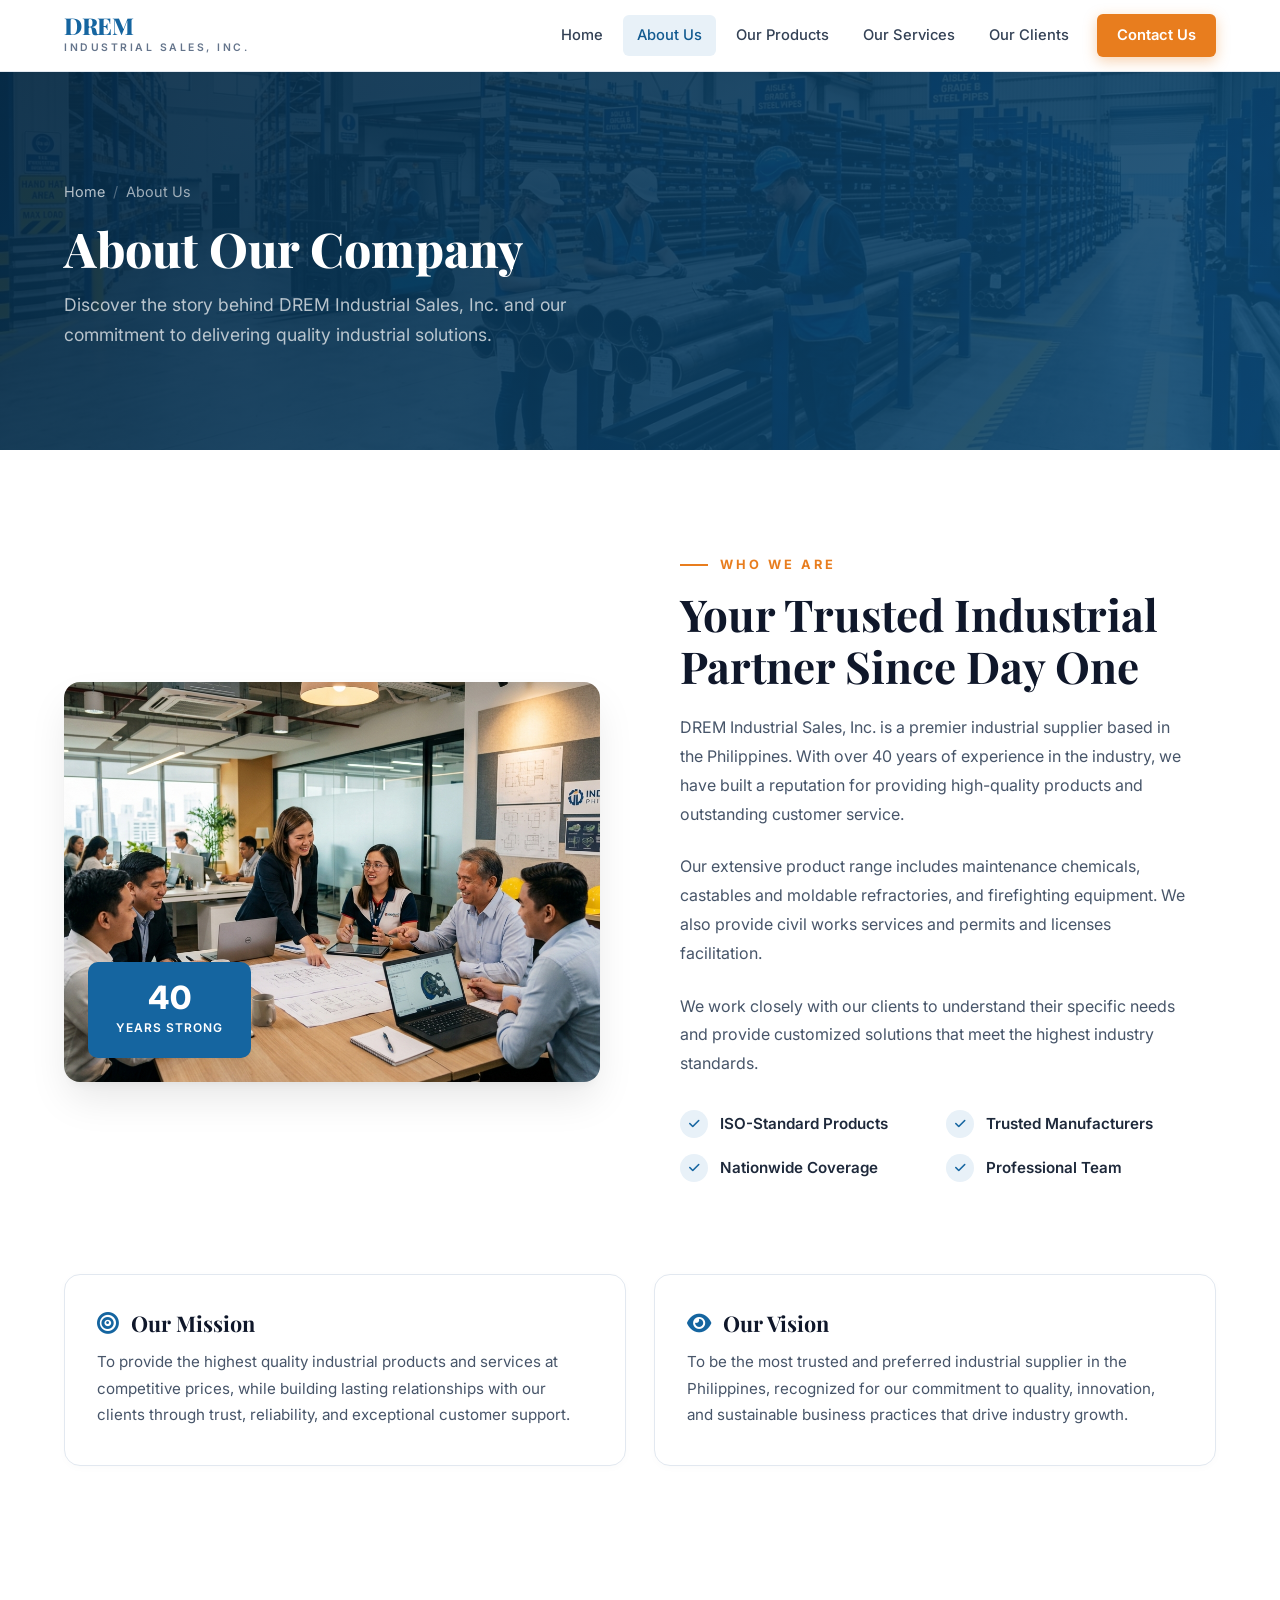
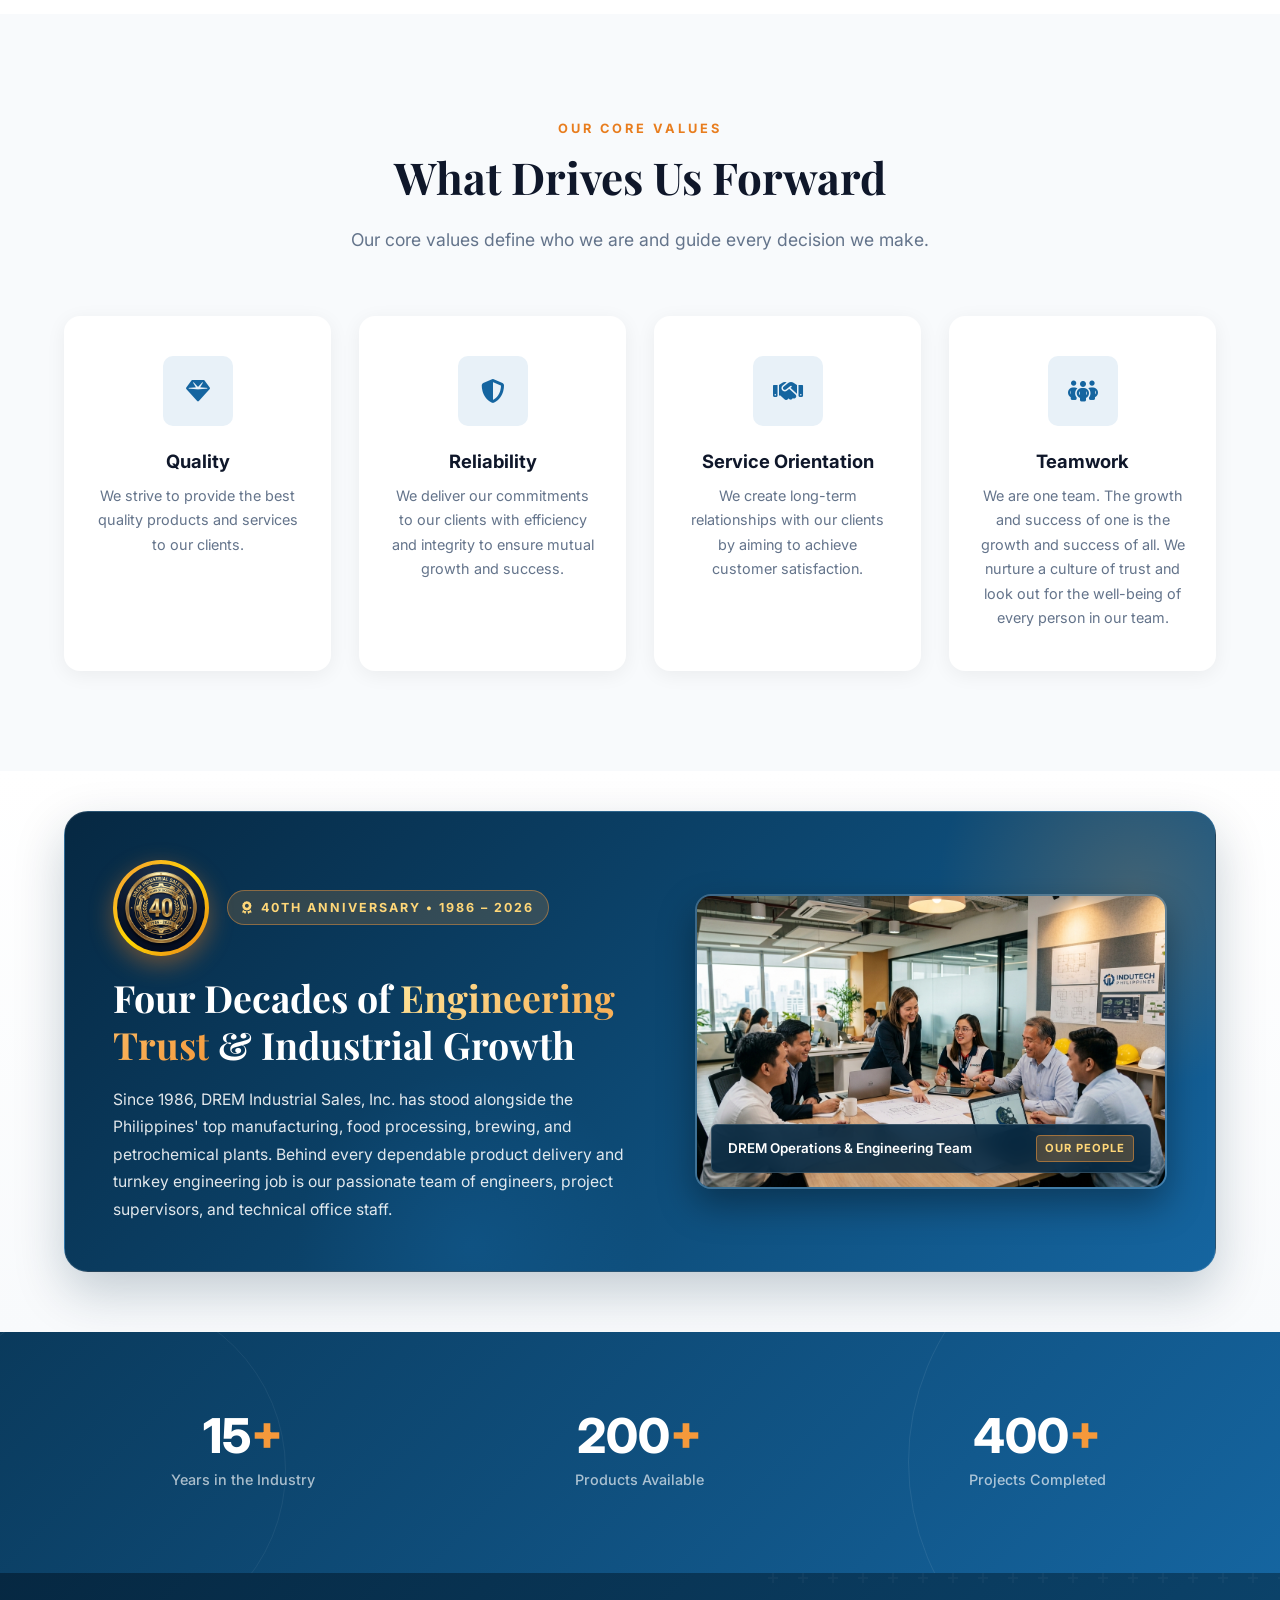
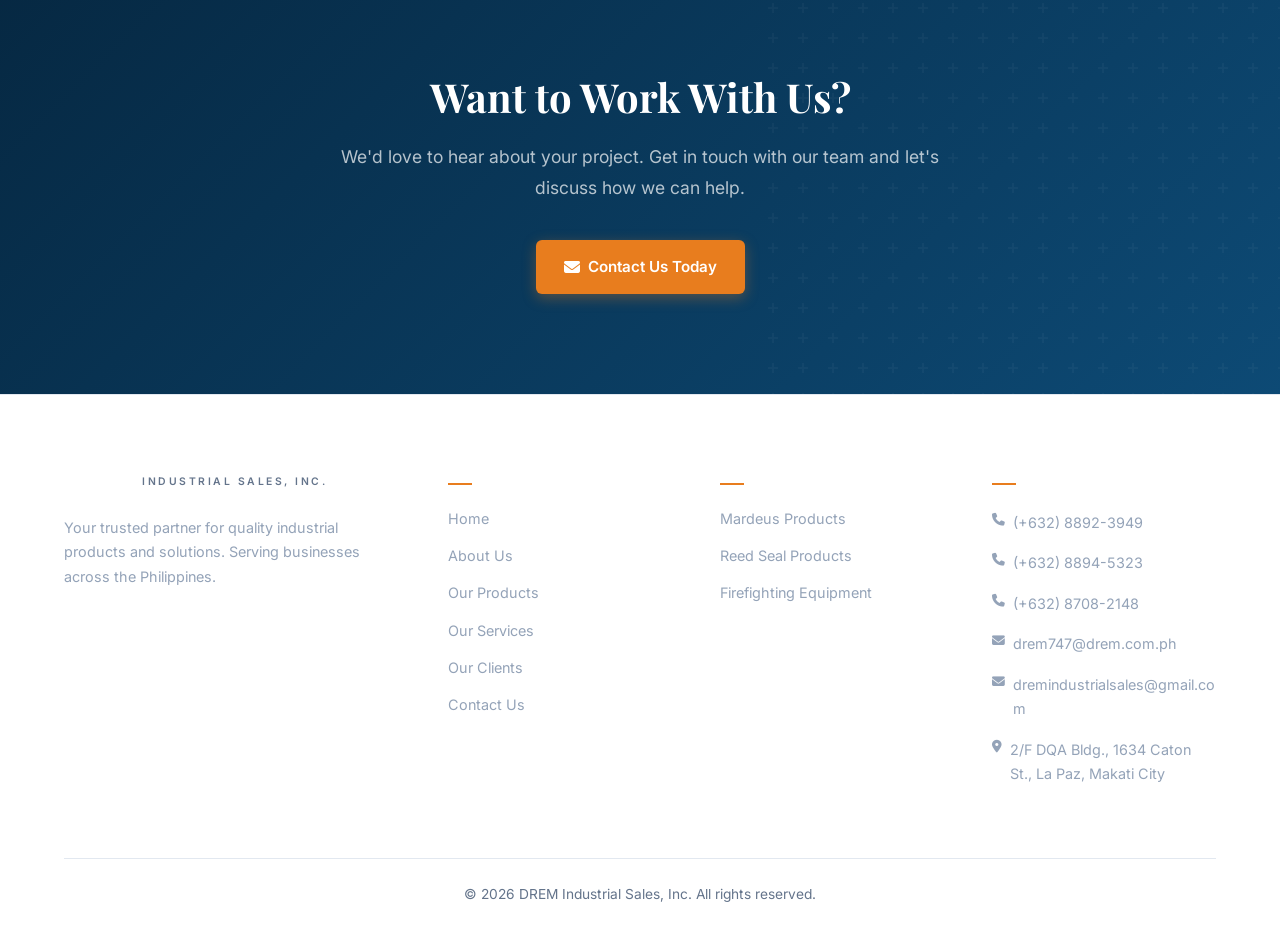
==== commit 5d83e4cc: "feat: add industrial website pages, stylesheets, scripts, and project images" ====
--- a/about.html
+++ b/about.html
@@ -63,7 +63,7 @@
     <div class="container">
       <div class="about-detail-grid">
         <div class="about-image animate-on-scroll">
-          <img src="assets/images/about-hero.jpg" alt="DREM Industrial team">
+          <img src="assets/images/banner/office-team-working.jpg" alt="DREM Industrial team at work">
           <div class="about-image-badge">
             <div class="number">40</div>
             <div class="text">Years Strong</div>
@@ -154,6 +154,44 @@
           <h3>Teamwork</h3>
           <p>We are one team. The growth and success of one is the growth and success of all. We nurture a culture of
             trust and look out for the well-being of every person in our team.</p>
+        </div>
+      </div>
+    </div>
+  </section>
+
+  <!-- ===== 40TH ANNIVERSARY & TEAM CULTURE BANNER ===== -->
+  <section class="anniversary-banner-section" id="anniversary-banner">
+    <div class="container">
+      <div class="anniversary-banner-card animate-on-scroll">
+        <div class="anniversary-banner-grid">
+          <div class="anniversary-left">
+            <div class="anniversary-badge-header">
+              <div class="anniversary-logo-wrap" title="DREM 40th Anniversary Emblem (1986–2026)">
+                <img src="assets/images/banner/40th-anniversary-logo.jpg" alt="DREM 40th Anniversary Emblem 1986-2026" class="anniversary-logo-img">
+              </div>
+              <div>
+                <div class="anniversary-pill">
+                  <i class="fas fa-award"></i> 40th Anniversary • 1986 – 2026
+                </div>
+              </div>
+            </div>
+
+            <h2 class="anniversary-title">Four Decades of <span>Engineering Trust</span> & Industrial Growth</h2>
+
+            <p class="anniversary-desc">
+              Since 1986, DREM Industrial Sales, Inc. has stood alongside the Philippines' top manufacturing, food processing, brewing, and petrochemical plants. Behind every dependable product delivery and turnkey engineering job is our passionate team of engineers, project supervisors, and technical office staff.
+            </p>
+          </div>
+
+          <div class="anniversary-right">
+            <div class="anniversary-image-frame">
+              <img src="assets/images/banner/office-team-working.jpg" alt="DREM Industrial Operations and Engineering Team at Work">
+              <div class="anniversary-floating-tag">
+                <div class="tag-text">DREM Operations & Engineering Team</div>
+                <div class="tag-badge">Our People</div>
+              </div>
+            </div>
+          </div>
         </div>
       </div>
     </div>
--- a/css/style.css
+++ b/css/style.css
@@ -296,17 +296,19 @@
   left: 0;
   right: 0;
   z-index: 1000;
-  padding: 20px 0;
+  padding: 14px 0;
   transition: all var(--transition-base);
-  background: transparent;
+  background: #ffffff;
+  border-bottom: 1px solid var(--neutral-200);
+  box-shadow: 0 1px 4px rgba(0, 0, 0, 0.03);
 }
 
 .navbar.scrolled {
-  background: rgba(255, 255, 255, 0.97);
+  background: rgba(255, 255, 255, 0.98);
   backdrop-filter: blur(12px);
   -webkit-backdrop-filter: blur(12px);
-  box-shadow: 0 1px 20px rgba(0, 0, 0, 0.08);
-  padding: 12px 0;
+  box-shadow: 0 4px 16px rgba(0, 0, 0, 0.06);
+  padding: 10px 0;
 }
 
 .navbar .container {
@@ -320,11 +322,15 @@
   align-items: center;
   gap: 12px;
   z-index: 1001;
-}
-
-.nav-logo img {
-  height: 45px;
+  text-decoration: none;
+}
+
+.nav-logo img,
+.nav-logo-img {
+  height: 42px;
+  max-height: 42px;
   width: auto;
+  object-fit: contain;
 }
 
 .nav-logo-text {
@@ -334,7 +340,7 @@
 
 .nav-logo-text .brand-name {
   font-family: var(--font-display);
-  font-size: 1.5rem;
+  font-size: 1.45rem;
   font-weight: 800;
   color: var(--primary-500);
   letter-spacing: -0.5px;
@@ -350,43 +356,26 @@
   margin-top: 2px;
 }
 
-.navbar:not(.scrolled) .nav-logo-text .brand-name {
-  color: #fff;
-}
-
-.navbar:not(.scrolled) .nav-logo-text .brand-tagline {
-  color: rgba(255, 255, 255, 0.7);
-}
-
 .nav-links {
   display: flex;
   align-items: center;
-  gap: 4px;
+  gap: 6px;
 }
 
 .nav-links a {
   padding: 8px 14px;
-  font-size: 0.9rem;
+  font-size: 0.92rem;
   font-weight: 500;
-  color: rgba(255, 255, 255, 0.85);
+  color: var(--neutral-700);
   border-radius: var(--radius-sm);
   transition: all var(--transition-fast);
   position: relative;
-}
-
-.navbar.scrolled .nav-links a {
-  color: var(--neutral-700);
+  text-decoration: none;
 }
 
 .nav-links a:hover,
 .nav-links a.active {
-  color: #fff;
-  background: rgba(255, 255, 255, 0.1);
-}
-
-.navbar.scrolled .nav-links a:hover,
-.navbar.scrolled .nav-links a.active {
-  color: var(--primary-500);
+  color: var(--primary-600);
   background: var(--primary-50);
 }
 
@@ -408,16 +397,6 @@
   box-shadow: 0 6px 18px rgba(232, 125, 30, 0.45);
 }
 
-.navbar.scrolled .nav-links a.nav-cta {
-  background: var(--accent-500);
-  color: #fff !important;
-}
-
-.navbar.scrolled .nav-links a.nav-cta:hover {
-  background: var(--accent-400);
-  color: #fff !important;
-}
-
 /* Mobile Menu */
 .menu-toggle {
   display: none;
@@ -425,15 +404,19 @@
   gap: 6px;
   cursor: pointer;
   z-index: 1001;
-  padding: 4px;
+  padding: 6px;
+  border: none;
+  background: transparent;
+  flex-shrink: 0;
 }
 
 .menu-toggle span {
   width: 26px;
   height: 2px;
-  background: #fff;
+  background: var(--neutral-800);
   transition: all var(--transition-base);
   border-radius: 2px;
+  transform-origin: center;
 }
 
 .navbar.scrolled .menu-toggle span {
@@ -441,15 +424,37 @@
 }
 
 .menu-toggle.active span:nth-child(1) {
-  transform: rotate(45deg) translate(6px, 5px);
+  transform: translateY(8px) rotate(45deg);
 }
 
 .menu-toggle.active span:nth-child(2) {
   opacity: 0;
+  transform: scaleX(0);
 }
 
 .menu-toggle.active span:nth-child(3) {
-  transform: rotate(-45deg) translate(6px, -5px);
+  transform: translateY(-8px) rotate(-45deg);
+}
+
+/* Mobile Nav Backdrop */
+.nav-backdrop {
+  position: fixed;
+  top: 0;
+  left: 0;
+  right: 0;
+  bottom: 0;
+  background: rgba(15, 23, 42, 0.45);
+  backdrop-filter: blur(2px);
+  -webkit-backdrop-filter: blur(2px);
+  opacity: 0;
+  visibility: hidden;
+  transition: opacity var(--transition-base), visibility var(--transition-base);
+  z-index: 998;
+}
+
+.nav-backdrop.active {
+  opacity: 1;
+  visibility: visible;
 }
 
 /* ---------- Hero Section ---------- */
@@ -1812,52 +1817,71 @@
     padding: 0 20px;
   }
 
+  .nav-logo {
+    min-width: 0;
+    flex-shrink: 1;
+  }
+
   .menu-toggle {
     display: flex;
+    flex-shrink: 0;
   }
 
   .nav-links {
-    position: fixed;
-    top: 0;
+    position: absolute;
+    top: 100%;
+    left: 0;
     right: 0;
     width: 100%;
-    height: 100vh;
-    background: var(--neutral-900);
+    max-width: 100%;
+    height: auto;
+    max-height: calc(100vh - 70px);
+    max-height: calc(100dvh - 70px);
+    background: #ffffff;
+    box-shadow: 0 16px 36px rgba(0, 0, 0, 0.12);
+    border-top: 1px solid var(--neutral-200);
+    border-bottom: 2px solid var(--neutral-200);
+    border-left: none;
     flex-direction: column;
-    justify-content: center;
-    align-items: center;
+    justify-content: flex-start;
+    align-items: stretch;
+    padding: 20px 24px 28px;
     gap: 8px;
-    transform: translateX(100%);
+    transform: translateY(-10px);
+    opacity: 0;
     visibility: hidden;
-    transition: transform var(--transition-base), visibility var(--transition-base);
+    transition: transform var(--transition-base), opacity var(--transition-base), visibility var(--transition-base);
     z-index: 1000;
     overflow-y: auto;
   }
 
   .nav-links.active {
-    transform: translateX(0);
+    transform: translateY(0);
+    opacity: 1;
     visibility: visible;
   }
 
   .nav-links a {
-    font-size: 1.1rem;
-    color: rgba(255, 255, 255, 0.8) !important;
-    padding: 12px 24px;
-    text-align: center;
+    font-size: 1.05rem;
+    color: var(--neutral-800) !important;
+    padding: 12px 18px;
+    text-align: left;
+    border-radius: var(--radius-sm);
   }
 
   .nav-links a:hover,
   .nav-links a.active {
-    color: #fff !important;
-    background: rgba(255, 255, 255, 0.1) !important;
+    color: var(--primary-600) !important;
+    background: var(--primary-50) !important;
   }
 
   .nav-links a.nav-cta {
     background: var(--accent-500) !important;
     color: #fff !important;
-    margin-top: 12px;
+    margin-top: 14px;
     margin-left: 0;
-    padding: 12px 32px;
+    padding: 12px 20px;
+    text-align: center;
     box-shadow: 0 4px 14px rgba(232, 125, 30, 0.35);
   }
 
@@ -2073,6 +2097,25 @@
 
   .container {
     padding: 0 16px;
+  }
+
+  .nav-logo-text .brand-name {
+    font-size: 1.25rem;
+  }
+
+  .nav-logo-text .brand-tagline {
+    font-size: 0.58rem;
+    letter-spacing: 1.8px;
+  }
+
+  .nav-logo img,
+  .nav-logo-img {
+    height: 36px;
+    max-height: 36px;
+  }
+
+  .nav-links {
+    padding: 16px 16px 24px;
   }
 
   .page-hero {
@@ -2319,4 +2362,1447 @@
   .email-toast-btn {
     justify-content: center;
   }
+}
+
+/* ============================================================
+   UNIFIED CLEAN WHITE LANDING PAGE STYLES
+   ============================================================ */
+
+.section {
+  padding: 85px 0;
+  background: #ffffff;
+  border-top: 1px solid var(--neutral-200);
+  position: relative;
+}
+
+.about-section-top {
+  border-top: none;
+  padding-top: 130px;
+}
+
+/* About Section */
+.about-overview-card {
+  background: #ffffff;
+  border: 1px solid var(--neutral-200);
+  border-radius: var(--radius-lg);
+  padding: 36px 40px;
+  box-shadow: 0 2px 10px rgba(0, 0, 0, 0.02);
+  margin-bottom: 36px;
+}
+
+.about-overview-card .lead-paragraph {
+  font-size: 1.12rem;
+  color: var(--neutral-700);
+  line-height: 1.85;
+  margin: 0;
+}
+
+.mission-vision-grid {
+  display: grid;
+  grid-template-columns: 1fr 1fr;
+  gap: 28px;
+  margin-bottom: 48px;
+}
+
+.mv-card {
+  background: #ffffff;
+  border: 1px solid var(--neutral-200);
+  border-radius: var(--radius-lg);
+  padding: 36px 32px;
+  box-shadow: 0 2px 8px rgba(0, 0, 0, 0.02);
+  transition: all var(--transition-base);
+}
+
+.mv-card:hover {
+  border-color: var(--primary-300);
+  box-shadow: 0 10px 24px rgba(0, 0, 0, 0.05);
+  transform: translateY(-3px);
+}
+
+.mv-icon {
+  width: 46px;
+  height: 46px;
+  border-radius: var(--radius-md);
+  background: var(--primary-50);
+  color: var(--primary-500);
+  display: flex;
+  align-items: center;
+  justify-content: center;
+  font-size: 1.25rem;
+  margin-bottom: 20px;
+}
+
+.mv-card h3 {
+  font-size: 1.35rem;
+  font-weight: 700;
+  color: var(--neutral-900);
+  margin-bottom: 12px;
+}
+
+.mv-card p {
+  font-size: 0.95rem;
+  color: var(--neutral-600);
+  line-height: 1.75;
+  margin: 0;
+}
+
+/* Core Values */
+.core-values-wrapper {
+  margin-top: 16px;
+}
+
+.core-values-title {
+  font-size: 1.35rem;
+  font-weight: 700;
+  color: var(--neutral-900);
+  margin-bottom: 24px;
+  text-align: center;
+}
+
+.core-values-grid {
+  display: grid;
+  grid-template-columns: repeat(4, 1fr);
+  gap: 20px;
+}
+
+.value-item {
+  background: #ffffff;
+  border: 1px solid var(--neutral-200);
+  border-radius: var(--radius-md);
+  padding: 24px 20px;
+  text-align: center;
+  transition: all var(--transition-base);
+}
+
+.value-item:hover {
+  border-color: var(--primary-300);
+  box-shadow: 0 6px 18px rgba(0, 0, 0, 0.04);
+  transform: translateY(-3px);
+}
+
+.value-icon {
+  width: 44px;
+  height: 44px;
+  border-radius: 50%;
+  background: var(--primary-50);
+  color: var(--primary-500);
+  display: flex;
+  align-items: center;
+  justify-content: center;
+  font-size: 1.15rem;
+  margin: 0 auto 14px;
+}
+
+.value-item h4 {
+  font-size: 1.05rem;
+  font-weight: 700;
+  color: var(--neutral-900);
+  margin-bottom: 8px;
+}
+
+.value-item p {
+  font-size: 0.86rem;
+  color: var(--neutral-600);
+  line-height: 1.6;
+  margin: 0;
+}
+
+/* Products Section (List Only, No Links) */
+.simple-products-grid {
+  display: grid;
+  grid-template-columns: 1fr 1fr;
+  gap: 28px;
+}
+
+.product-item-card {
+  background: #ffffff;
+  border: 1px solid var(--neutral-200);
+  border-radius: var(--radius-lg);
+  padding: 36px 32px;
+  box-shadow: 0 2px 8px rgba(0, 0, 0, 0.02);
+  transition: all var(--transition-base);
+}
+
+.product-item-card:hover {
+  border-color: var(--primary-300);
+  box-shadow: 0 8px 24px rgba(0, 0, 0, 0.05);
+  transform: translateY(-3px);
+}
+
+.product-item-card.full-width {
+  grid-column: 1 / -1;
+}
+
+.product-item-header {
+  display: flex;
+  align-items: center;
+  gap: 16px;
+  margin-bottom: 24px;
+}
+
+.product-item-icon {
+  width: 52px;
+  height: 52px;
+  border-radius: var(--radius-md);
+  background: var(--primary-50);
+  color: var(--primary-500);
+  display: flex;
+  align-items: center;
+  justify-content: center;
+  font-size: 1.35rem;
+  flex-shrink: 0;
+}
+
+.item-badge {
+  display: inline-block;
+  font-size: 0.75rem;
+  font-weight: 700;
+  text-transform: uppercase;
+  letter-spacing: 1.5px;
+  color: var(--accent-500);
+  margin-bottom: 4px;
+}
+
+.product-item-header h3 {
+  font-size: 1.35rem;
+  font-weight: 700;
+  color: var(--neutral-900);
+  margin: 0;
+}
+
+.clean-item-list {
+  list-style: none;
+  padding: 0;
+  margin: 0;
+}
+
+.clean-item-list li {
+  padding: 14px 0;
+  border-bottom: 1px solid var(--neutral-100);
+}
+
+.clean-item-list li:first-child {
+  padding-top: 0;
+}
+
+.clean-item-list li:last-child {
+  border-bottom: none;
+  padding-bottom: 0;
+}
+
+.clean-item-list li strong {
+  display: block;
+  font-size: 1.05rem;
+  color: var(--neutral-900);
+  margin-bottom: 6px;
+}
+
+.clean-item-list li p {
+  font-size: 0.92rem;
+  color: var(--neutral-600);
+  line-height: 1.65;
+  margin: 0;
+}
+
+.sub-products-grid {
+  display: grid;
+  grid-template-columns: repeat(4, 1fr);
+  gap: 18px;
+  margin-top: 10px;
+}
+
+.sub-product-item {
+  background: #ffffff;
+  border: 1px solid var(--neutral-200);
+  border-radius: var(--radius-md);
+  padding: 22px 18px;
+  display: flex;
+  flex-direction: column;
+  gap: 10px;
+  transition: all var(--transition-base);
+}
+
+.sub-product-item:hover {
+  border-color: var(--primary-300);
+  box-shadow: 0 4px 14px rgba(0, 0, 0, 0.04);
+  transform: translateY(-2px);
+}
+
+.sub-product-item i {
+  font-size: 1.5rem;
+  color: var(--primary-500);
+}
+
+.sub-product-item strong {
+  font-size: 1rem;
+  color: var(--neutral-900);
+}
+
+.sub-product-item p {
+  font-size: 0.86rem;
+  color: var(--neutral-600);
+  line-height: 1.55;
+  margin: 0;
+}
+
+/* Services Section (List Only, No Links) */
+.simple-services-grid {
+  display: grid;
+  grid-template-columns: 1fr 1fr;
+  gap: 28px;
+}
+
+.service-item-card {
+  background: #ffffff;
+  border: 1px solid var(--neutral-200);
+  border-radius: var(--radius-lg);
+  padding: 36px 32px;
+  box-shadow: 0 2px 8px rgba(0, 0, 0, 0.02);
+  transition: all var(--transition-base);
+}
+
+.service-item-card:hover {
+  border-color: var(--primary-300);
+  box-shadow: 0 8px 24px rgba(0, 0, 0, 0.05);
+  transform: translateY(-3px);
+}
+
+.service-item-header {
+  display: flex;
+  align-items: center;
+  gap: 16px;
+  margin-bottom: 24px;
+}
+
+.service-item-icon {
+  width: 52px;
+  height: 52px;
+  border-radius: var(--radius-md);
+  background: var(--primary-50);
+  color: var(--primary-500);
+  display: flex;
+  align-items: center;
+  justify-content: center;
+  font-size: 1.35rem;
+  flex-shrink: 0;
+}
+
+.service-item-header h3 {
+  font-size: 1.35rem;
+  font-weight: 700;
+  color: var(--neutral-900);
+  margin: 0;
+}
+
+/* Major Clients Section (Logos Only, No Links) */
+.clients-section {
+  background: #ffffff;
+  padding: 85px 0;
+}
+
+.clients-page-section {
+  padding-top: 85px;
+}
+
+.clients-logo-grid {
+  display: grid;
+  grid-template-columns: repeat(4, 1fr);
+  gap: 24px;
+}
+
+.client-logo-card {
+  background: #ffffff;
+  min-height: 125px;
+  height: auto;
+  border-radius: var(--radius-md);
+  display: flex;
+  flex-direction: column;
+  align-items: center;
+  justify-content: center;
+  padding: 20px 22px;
+  border: 1px solid var(--neutral-200);
+  box-shadow: 0 2px 6px rgba(0, 0, 0, 0.02);
+  transition: all var(--transition-base);
+}
+
+.client-logo-card:hover {
+  border-color: var(--primary-300);
+  box-shadow: 0 8px 20px rgba(0, 0, 0, 0.05);
+  transform: translateY(-3px);
+}
+
+.client-logo-card img {
+  max-height: 58px;
+  max-width: 160px;
+  width: auto;
+  height: auto;
+  object-fit: contain;
+  transition: transform var(--transition-base);
+}
+
+.client-logo-card:hover img {
+  transform: scale(1.06);
+}
+
+/* Optical balance adjustments for logos across desktop */
+.client-logo-card img[src*="san-miguel-brewery"] {
+  max-height: 64px;
+}
+
+.client-logo-card img[src*="kerry"] {
+  max-height: 38px;
+}
+
+.client-logo-card img[src*="alpla"] {
+  max-height: 42px;
+}
+
+.client-logo-card img[src*="cargill"] {
+  max-height: 46px;
+}
+
+.client-logo-card .client-title {
+  margin-top: 10px;
+  font-size: 0.85rem;
+  font-weight: 600;
+  color: var(--neutral-600);
+  text-align: center;
+  line-height: 1.3;
+  transition: color var(--transition-base);
+}
+
+.client-logo-card:hover .client-title {
+  color: var(--primary-600);
+}
+
+/* Contact Us Section */
+.contact-grid-simple {
+  display: grid;
+  grid-template-columns: repeat(4, 1fr);
+  gap: 24px;
+}
+
+.contact-card-simple {
+  background: #ffffff;
+  border: 1px solid var(--neutral-200);
+  border-radius: var(--radius-lg);
+  padding: 32px 24px;
+  box-shadow: 0 2px 8px rgba(0, 0, 0, 0.02);
+  transition: all var(--transition-base);
+  display: flex;
+  flex-direction: column;
+}
+
+.contact-card-simple:hover {
+  border-color: var(--primary-300);
+  box-shadow: 0 8px 24px rgba(0, 0, 0, 0.05);
+  transform: translateY(-3px);
+}
+
+.contact-card-icon {
+  width: 48px;
+  height: 48px;
+  border-radius: var(--radius-md);
+  background: var(--primary-50);
+  color: var(--primary-500);
+  display: flex;
+  align-items: center;
+  justify-content: center;
+  font-size: 1.25rem;
+  margin-bottom: 20px;
+}
+
+.contact-card-simple h3 {
+  font-size: 1.25rem;
+  font-weight: 700;
+  color: var(--neutral-900);
+  margin-bottom: 8px;
+}
+
+.contact-card-desc {
+  font-size: 0.88rem;
+  color: var(--neutral-500);
+  margin-bottom: 18px;
+  line-height: 1.5;
+}
+
+.contact-links-list {
+  display: flex;
+  flex-direction: column;
+  gap: 10px;
+}
+
+.contact-action-link {
+  display: inline-flex;
+  align-items: center;
+  gap: 8px;
+  color: var(--primary-600);
+  font-weight: 600;
+  font-size: 0.95rem;
+  text-decoration: none;
+  transition: all var(--transition-fast);
+  word-break: break-all;
+}
+
+.contact-action-link:hover {
+  color: var(--accent-500);
+  text-decoration: underline;
+}
+
+.contact-address {
+  font-size: 0.92rem;
+  color: var(--neutral-700);
+  line-height: 1.6;
+  margin-bottom: 16px;
+}
+
+.office-hours-badge {
+  margin-top: auto;
+  padding-top: 16px;
+  border-top: 1px solid var(--neutral-100);
+  display: flex;
+  align-items: flex-start;
+  gap: 10px;
+  font-size: 0.86rem;
+  color: var(--neutral-600);
+  line-height: 1.5;
+}
+
+.office-hours-badge i {
+  color: var(--primary-500);
+  margin-top: 3px;
+  font-size: 0.95rem;
+}
+
+.office-hours-badge span {
+  font-size: 0.8rem;
+  color: var(--neutral-500);
+}
+
+/* Footer Simple */
+.footer {
+  background: #ffffff;
+  padding: 60px 0 0;
+  border-top: 1px solid var(--neutral-200);
+}
+
+.footer-simple-content {
+  display: grid;
+  grid-template-columns: 2fr 1fr 1.5fr;
+  gap: 40px;
+  padding-bottom: 40px;
+}
+
+.footer-brand-block .brand-name {
+  font-family: var(--font-display);
+  font-size: 1.45rem;
+  font-weight: 800;
+  color: var(--primary-500);
+  letter-spacing: -0.5px;
+}
+
+.footer-brand-block .brand-tagline {
+  display: block;
+  font-size: 0.65rem;
+  font-weight: 600;
+  letter-spacing: 2.5px;
+  text-transform: uppercase;
+  color: var(--neutral-500);
+  margin-top: 2px;
+}
+
+.footer-brand-block p {
+  color: var(--neutral-600);
+  font-size: 0.92rem;
+  margin-top: 14px;
+  max-width: 380px;
+  line-height: 1.65;
+}
+
+.footer-nav-block h4,
+.footer-contact-block h4 {
+  font-size: 1rem;
+  font-weight: 700;
+  color: var(--neutral-900);
+  margin-bottom: 16px;
+}
+
+.footer-nav-block ul,
+.footer-contact-block ul {
+  list-style: none;
+  padding: 0;
+  margin: 0;
+  display: flex;
+  flex-direction: column;
+  gap: 10px;
+}
+
+.footer-nav-block ul li a {
+  color: var(--neutral-600);
+  font-size: 0.92rem;
+  text-decoration: none;
+  transition: color var(--transition-fast);
+}
+
+.footer-nav-block ul li a:hover {
+  color: var(--primary-600);
+}
+
+.footer-contact-block ul li {
+  color: var(--neutral-600);
+  font-size: 0.92rem;
+  display: flex;
+  align-items: center;
+  gap: 8px;
+}
+
+.footer-contact-block ul li a {
+  color: var(--neutral-600);
+  text-decoration: none;
+  transition: color var(--transition-fast);
+}
+
+.footer-contact-block ul li a:hover {
+  color: var(--primary-600);
+}
+
+.footer-bottom {
+  padding: 24px 0;
+  border-top: 1px solid var(--neutral-200);
+  text-align: center;
+  color: var(--neutral-500);
+  font-size: 0.86rem;
+}
+
+/* Responsive Overrides for Landing Page */
+@media (max-width: 1024px) {
+  .sub-products-grid {
+    grid-template-columns: repeat(2, 1fr);
+  }
+  .contact-grid-simple {
+    grid-template-columns: repeat(2, 1fr);
+  }
+  .core-values-grid {
+    grid-template-columns: repeat(2, 1fr);
+  }
+  .footer-simple-content {
+    grid-template-columns: 1fr 1fr;
+  }
+  .clients-logo-grid {
+    grid-template-columns: repeat(4, 1fr);
+    gap: 18px;
+  }
+}
+
+@media (max-width: 768px) {
+  .simple-products-grid,
+  .simple-services-grid,
+  .mission-vision-grid {
+    grid-template-columns: 1fr;
+  }
+  .clients-section {
+    padding: 55px 0;
+  }
+  .clients-page-section {
+    padding-top: 50px;
+  }
+  .clients-logo-grid {
+    grid-template-columns: repeat(2, 1fr);
+    gap: 14px;
+  }
+  .client-logo-card {
+    min-height: 100px;
+    padding: 16px 12px;
+  }
+  .client-logo-card img {
+    max-height: 44px;
+    max-width: 125px;
+  }
+  .client-logo-card img[src*="san-miguel-brewery"] {
+    max-height: 50px;
+  }
+  .client-logo-card img[src*="kerry"] {
+    max-height: 28px;
+  }
+  .client-logo-card img[src*="alpla"] {
+    max-height: 32px;
+  }
+  .client-logo-card img[src*="cargill"] {
+    max-height: 36px;
+  }
+  .client-logo-card .client-title {
+    font-size: 0.8rem;
+    margin-top: 8px;
+  }
+  .contact-grid-simple {
+    grid-template-columns: 1fr;
+  }
+  .core-values-grid {
+    grid-template-columns: 1fr;
+  }
+  .footer-simple-content {
+    grid-template-columns: 1fr;
+  }
+  .about-overview-card {
+    padding: 28px 24px;
+  }
+  .product-item-card,
+  .service-item-card {
+    padding: 28px 22px;
+  }
+}
+
+@media (max-width: 480px) {
+  .clients-section {
+    padding: 42px 0;
+  }
+  .clients-page-section {
+    padding-top: 36px;
+  }
+  .clients-logo-grid {
+    grid-template-columns: repeat(2, 1fr);
+    gap: 12px;
+  }
+  .client-logo-card {
+    min-height: 90px;
+    padding: 14px 10px;
+    border-radius: var(--radius-sm, 6px);
+  }
+  .client-logo-card img {
+    max-height: 36px;
+    max-width: 105px;
+  }
+  .client-logo-card img[src*="san-miguel-brewery"] {
+    max-height: 42px;
+  }
+  .client-logo-card img[src*="kerry"] {
+    max-height: 22px;
+  }
+  .client-logo-card img[src*="alpla"] {
+    max-height: 25px;
+  }
+  .client-logo-card img[src*="cargill"] {
+    max-height: 28px;
+  }
+  .client-logo-card .client-title {
+    font-size: 0.74rem;
+    margin-top: 6px;
+  }
+}
+
+@media (max-width: 360px) {
+  .nav-logo-text .brand-name {
+    font-size: 1.12rem;
+  }
+
+  .nav-logo-text .brand-tagline {
+    font-size: 0.52rem;
+    letter-spacing: 1.2px;
+  }
+
+  .nav-logo img,
+  .nav-logo-img {
+    height: 32px;
+    max-height: 32px;
+  }
+
+  .clients-logo-grid {
+    gap: 10px;
+  }
+  .client-logo-card {
+    min-height: 82px;
+    padding: 10px 8px;
+  }
+  .client-logo-card img {
+    max-height: 32px;
+    max-width: 90px;
+  }
+  .client-logo-card img[src*="san-miguel-brewery"] {
+    max-height: 38px;
+  }
+  .client-logo-card img[src*="kerry"] {
+    max-height: 20px;
+  }
+  .client-logo-card img[src*="alpla"] {
+    max-height: 22px;
+  }
+  .client-logo-card img[src*="cargill"] {
+    max-height: 24px;
+  }
+  .client-logo-card .client-title {
+    font-size: 0.7rem;
+  }
+}
+
+@media (hover: none) {
+  .client-logo-card:hover {
+    transform: none;
+    box-shadow: 0 2px 6px rgba(0, 0, 0, 0.02);
+    border-color: var(--neutral-200);
+  }
+  .client-logo-card:hover img {
+    transform: none;
+  }
+}
+
+/* ============================================
+   40TH ANNIVERSARY & TEAM CULTURE BANNER
+   ============================================ */
+.anniversary-banner-section {
+  padding: 40px 0 60px;
+  background: linear-gradient(180deg, #ffffff 0%, var(--neutral-50) 100%);
+}
+
+.anniversary-banner-card {
+  position: relative;
+  background: linear-gradient(135deg, #062842 0%, #0d4a75 55%, #1565a0 100%);
+  border-radius: var(--radius-xl);
+  padding: 48px;
+  color: #ffffff;
+  overflow: hidden;
+  box-shadow: 0 20px 50px rgba(6, 40, 66, 0.22);
+  border: 1px solid rgba(255, 255, 255, 0.12);
+}
+
+.anniversary-banner-card::before {
+  content: '';
+  position: absolute;
+  top: -120px;
+  right: -120px;
+  width: 400px;
+  height: 400px;
+  background: radial-gradient(circle, rgba(245, 153, 59, 0.22) 0%, rgba(245, 153, 59, 0) 70%);
+  pointer-events: none;
+}
+
+.anniversary-banner-card::after {
+  content: '';
+  position: absolute;
+  bottom: -150px;
+  left: 20%;
+  width: 350px;
+  height: 350px;
+  background: radial-gradient(circle, rgba(21, 101, 160, 0.35) 0%, rgba(21, 101, 160, 0) 70%);
+  pointer-events: none;
+}
+
+.anniversary-banner-grid {
+  display: grid;
+  grid-template-columns: 1.15fr 1fr;
+  gap: 40px;
+  align-items: center;
+  position: relative;
+  z-index: 2;
+}
+
+.anniversary-left {
+  display: flex;
+  flex-direction: column;
+  gap: 18px;
+}
+
+.anniversary-badge-header {
+  display: flex;
+  align-items: center;
+  gap: 18px;
+  flex-wrap: wrap;
+}
+
+.anniversary-logo-wrap {
+  width: 96px;
+  height: 96px;
+  border-radius: 50%;
+  padding: 4px;
+  background: linear-gradient(135deg, #f5993b, #ffd700, #e87d1e);
+  box-shadow: 0 8px 24px rgba(232, 125, 30, 0.45);
+  flex-shrink: 0;
+  display: flex;
+  align-items: center;
+  justify-content: center;
+  transition: transform var(--transition-base);
+}
+
+.anniversary-logo-wrap:hover {
+  transform: scale(1.05) rotate(2deg);
+}
+
+.anniversary-logo-img {
+  width: 100%;
+  height: 100%;
+  border-radius: 50%;
+  object-fit: cover;
+  background: #062842;
+}
+
+.anniversary-pill {
+  display: inline-flex;
+  align-items: center;
+  gap: 8px;
+  background: rgba(245, 153, 59, 0.18);
+  border: 1px solid rgba(245, 153, 59, 0.45);
+  color: #ffd778;
+  padding: 6px 14px;
+  border-radius: 50px;
+  font-size: 0.78rem;
+  font-weight: 700;
+  letter-spacing: 2px;
+  text-transform: uppercase;
+}
+
+.anniversary-title {
+  font-family: var(--font-display);
+  font-size: clamp(1.8rem, 3vw, 2.35rem);
+  color: #ffffff;
+  line-height: 1.25;
+}
+
+.anniversary-title span {
+  color: #ffd778;
+  background: linear-gradient(135deg, #ffe599 0%, #f5993b 100%);
+  -webkit-background-clip: text;
+  -webkit-text-fill-color: transparent;
+}
+
+.anniversary-desc {
+  font-size: 0.98rem;
+  color: rgba(255, 255, 255, 0.88);
+  line-height: 1.75;
+}
+
+.anniversary-right {
+  position: relative;
+}
+
+.anniversary-image-frame {
+  position: relative;
+  border-radius: var(--radius-lg);
+  overflow: hidden;
+  box-shadow: 0 16px 36px rgba(0, 0, 0, 0.35);
+  border: 2px solid rgba(255, 255, 255, 0.2);
+  aspect-ratio: 16/10;
+}
+
+.anniversary-image-frame img {
+  width: 100%;
+  height: 100%;
+  object-fit: cover;
+  transition: transform 0.6s ease;
+}
+
+.anniversary-image-frame:hover img {
+  transform: scale(1.04);
+}
+
+.anniversary-floating-tag {
+  position: absolute;
+  bottom: 14px;
+  left: 14px;
+  right: 14px;
+  background: rgba(6, 40, 66, 0.9);
+  backdrop-filter: blur(10px);
+  -webkit-backdrop-filter: blur(10px);
+  border: 1px solid rgba(255, 255, 255, 0.15);
+  padding: 10px 16px;
+  border-radius: var(--radius-sm);
+  display: flex;
+  align-items: center;
+  justify-content: space-between;
+  gap: 12px;
+}
+
+.anniversary-floating-tag .tag-text {
+  font-size: 0.84rem;
+  font-weight: 600;
+  color: #ffffff;
+}
+
+.anniversary-floating-tag .tag-badge {
+  font-size: 0.7rem;
+  background: rgba(245, 153, 59, 0.25);
+  border: 1px solid rgba(245, 153, 59, 0.5);
+  color: #ffd778;
+  padding: 3px 8px;
+  border-radius: 4px;
+  font-weight: 700;
+  text-transform: uppercase;
+  letter-spacing: 1px;
+}
+
+
+
+/* ============================================
+   SERVICES - 10 FEATURED PROJECTS SHOWCASE
+   ============================================ */
+.projects-showcase {
+  margin-top: 70px;
+  padding-top: 50px;
+  border-top: 1px solid var(--neutral-200);
+}
+
+.projects-showcase-header {
+  text-align: center;
+  max-width: 780px;
+  margin: 0 auto 36px;
+}
+
+.projects-showcase-header .section-label {
+  color: var(--accent-500);
+}
+
+.projects-filter-bar {
+  display: flex;
+  align-items: center;
+  justify-content: center;
+  flex-wrap: wrap;
+  gap: 10px;
+  margin-bottom: 36px;
+}
+
+.project-filter-btn {
+  display: inline-flex;
+  align-items: center;
+  gap: 8px;
+  padding: 9px 18px;
+  border-radius: 50px;
+  font-size: 0.88rem;
+  font-weight: 600;
+  background: #ffffff;
+  color: var(--neutral-700);
+  border: 1px solid var(--neutral-300);
+  cursor: pointer;
+  transition: all var(--transition-fast);
+}
+
+.project-filter-btn:hover {
+  background: var(--primary-50);
+  color: var(--primary-600);
+  border-color: var(--primary-200);
+}
+
+.project-filter-btn.active {
+  background: var(--primary-500);
+  color: #ffffff;
+  border-color: var(--primary-500);
+  box-shadow: 0 4px 14px rgba(21, 101, 160, 0.3);
+}
+
+.project-filter-btn .count-badge {
+  background: rgba(0, 0, 0, 0.08);
+  padding: 2px 7px;
+  border-radius: 12px;
+  font-size: 0.74rem;
+  font-weight: 700;
+}
+
+.project-filter-btn.active .count-badge {
+  background: rgba(255, 255, 255, 0.25);
+  color: #ffffff;
+}
+
+.projects-grid {
+  display: grid;
+  grid-template-columns: repeat(3, 1fr);
+  gap: 26px;
+}
+
+.project-card {
+  background: #ffffff;
+  border-radius: var(--radius-md);
+  border: 1px solid var(--neutral-200);
+  overflow: hidden;
+  box-shadow: var(--shadow-card);
+  transition: all var(--transition-base);
+  display: flex;
+  flex-direction: column;
+  position: relative;
+  cursor: pointer;
+}
+
+.project-card:hover {
+  transform: translateY(-6px);
+  box-shadow: var(--shadow-card-hover);
+  border-color: var(--primary-300);
+}
+
+.project-card.is-hidden {
+  display: none !important;
+}
+
+.project-img-wrapper {
+  position: relative;
+  width: 100%;
+  aspect-ratio: 16/11;
+  overflow: hidden;
+  background: var(--neutral-100);
+}
+
+.project-img-wrapper img {
+  width: 100%;
+  height: 100%;
+  object-fit: cover;
+  transition: transform 0.5s ease;
+}
+
+.project-card:hover .project-img-wrapper img {
+  transform: scale(1.06);
+}
+
+.project-card-overlay {
+  position: absolute;
+  top: 0;
+  left: 0;
+  right: 0;
+  bottom: 0;
+  background: linear-gradient(180deg, rgba(6, 40, 66, 0.15) 0%, rgba(6, 40, 66, 0.7) 100%);
+  opacity: 0;
+  transition: opacity var(--transition-base);
+  display: flex;
+  align-items: center;
+  justify-content: center;
+}
+
+.project-card:hover .project-card-overlay {
+  opacity: 1;
+}
+
+.project-zoom-btn {
+  background: rgba(255, 255, 255, 0.95);
+  color: var(--primary-600);
+  width: 48px;
+  height: 48px;
+  border-radius: 50%;
+  display: flex;
+  align-items: center;
+  justify-content: center;
+  font-size: 1.15rem;
+  box-shadow: 0 4px 14px rgba(0, 0, 0, 0.25);
+  transform: scale(0.85);
+  transition: transform var(--transition-base);
+}
+
+.project-card:hover .project-zoom-btn {
+  transform: scale(1);
+}
+
+.project-num-badge {
+  position: absolute;
+  top: 14px;
+  left: 14px;
+  background: rgba(6, 40, 66, 0.88);
+  backdrop-filter: blur(6px);
+  -webkit-backdrop-filter: blur(6px);
+  color: #ffd778;
+  font-size: 0.74rem;
+  font-weight: 800;
+  letter-spacing: 1px;
+  padding: 4px 10px;
+  border-radius: 4px;
+  border: 1px solid rgba(255, 255, 255, 0.15);
+  z-index: 2;
+}
+
+.project-category-badge {
+  position: absolute;
+  top: 14px;
+  right: 14px;
+  background: rgba(21, 101, 160, 0.92);
+  backdrop-filter: blur(6px);
+  -webkit-backdrop-filter: blur(6px);
+  color: #ffffff;
+  font-size: 0.72rem;
+  font-weight: 700;
+  padding: 4px 10px;
+  border-radius: 4px;
+  text-transform: uppercase;
+  letter-spacing: 0.5px;
+  z-index: 2;
+  display: inline-flex;
+  align-items: center;
+  gap: 5px;
+}
+
+.project-category-badge.badge-civil {
+  background: rgba(21, 101, 160, 0.94);
+}
+
+.project-category-badge.badge-fire {
+  background: rgba(217, 48, 37, 0.94);
+}
+
+.project-category-badge.badge-refractory {
+  background: rgba(232, 125, 30, 0.96);
+}
+
+.project-category-badge.badge-mechanical {
+  background: rgba(16, 185, 129, 0.94);
+}
+
+.project-body {
+  padding: 22px;
+  display: flex;
+  flex-direction: column;
+  flex-grow: 1;
+}
+
+.project-client-line {
+  display: flex;
+  align-items: center;
+  gap: 6px;
+  font-size: 0.76rem;
+  color: var(--neutral-500);
+  font-weight: 600;
+  text-transform: uppercase;
+  letter-spacing: 0.8px;
+  margin-bottom: 8px;
+}
+
+.project-client-line i {
+  color: var(--accent-500);
+}
+
+.project-title {
+  font-size: 1.15rem;
+  font-weight: 700;
+  color: var(--neutral-900);
+  line-height: 1.35;
+  margin-bottom: 10px;
+  transition: color var(--transition-fast);
+}
+
+.project-card:hover .project-title {
+  color: var(--primary-600);
+}
+
+.project-scope-desc {
+  font-size: 0.88rem;
+  color: var(--neutral-600);
+  line-height: 1.6;
+  margin-bottom: 16px;
+  flex-grow: 1;
+}
+
+.project-footer {
+  display: flex;
+  align-items: center;
+  justify-content: flex-start;
+  padding-top: 14px;
+  border-top: 1px solid var(--neutral-100);
+}
+
+.project-zoom-btn-label {
+  display: inline-flex;
+  align-items: center;
+  gap: 8px;
+  font-size: 0.85rem;
+  font-weight: 700;
+  color: var(--primary-600);
+  transition: all var(--transition-fast);
+}
+
+.project-zoom-btn-label i {
+  color: var(--accent-500);
+  font-size: 0.95rem;
+  transition: transform var(--transition-fast);
+}
+
+.project-card:hover .project-zoom-btn-label {
+  color: var(--accent-600);
+}
+
+.project-card:hover .project-zoom-btn-label i {
+  transform: scale(1.18);
+}
+
+/* ============================================
+   PROJECT LIGHTBOX / PHOTO ZOOM MODAL
+   ============================================ */
+.project-modal {
+  position: fixed;
+  top: 0;
+  left: 0;
+  right: 0;
+  bottom: 0;
+  background: rgba(4, 20, 36, 0.92);
+  backdrop-filter: blur(10px);
+  -webkit-backdrop-filter: blur(10px);
+  z-index: 2500;
+  display: flex;
+  align-items: center;
+  justify-content: center;
+  padding: 24px;
+  opacity: 0;
+  visibility: hidden;
+  transition: all var(--transition-base);
+}
+
+.project-modal.active {
+  opacity: 1;
+  visibility: visible;
+}
+
+.project-modal-dialog {
+  background: #0f172a;
+  border-radius: var(--radius-lg);
+  max-width: 960px;
+  width: 100%;
+  max-height: 92vh;
+  overflow: hidden;
+  box-shadow: 0 30px 70px rgba(0, 0, 0, 0.6);
+  position: relative;
+  display: flex;
+  flex-direction: column;
+  border: 1px solid rgba(255, 255, 255, 0.12);
+  transform: translateY(20px) scale(0.96);
+  transition: transform var(--transition-base);
+}
+
+.project-modal.active .project-modal-dialog {
+  transform: translateY(0) scale(1);
+}
+
+.project-modal-close {
+  position: absolute;
+  top: 14px;
+  right: 14px;
+  width: 40px;
+  height: 40px;
+  border-radius: 50%;
+  background: rgba(0, 0, 0, 0.7);
+  color: #ffffff;
+  border: 1px solid rgba(255, 255, 255, 0.25);
+  cursor: pointer;
+  display: flex;
+  align-items: center;
+  justify-content: center;
+  font-size: 1.15rem;
+  z-index: 10;
+  transition: all var(--transition-fast);
+}
+
+.project-modal-close:hover {
+  background: var(--accent-500);
+  border-color: var(--accent-500);
+  transform: rotate(90deg);
+}
+
+.project-modal-img-wrap {
+  width: 100%;
+  height: 62vh;
+  min-height: 320px;
+  max-height: 640px;
+  background: #080e1a;
+  position: relative;
+  overflow: hidden;
+  display: flex;
+  align-items: center;
+  justify-content: center;
+}
+
+.project-modal-img-wrap img {
+  width: 100%;
+  height: 100%;
+  object-fit: contain;
+}
+
+.project-modal-nav-btn {
+  position: absolute;
+  top: 50%;
+  transform: translateY(-50%);
+  width: 46px;
+  height: 46px;
+  border-radius: 50%;
+  background: rgba(0, 0, 0, 0.65);
+  color: #ffffff;
+  border: 1px solid rgba(255, 255, 255, 0.3);
+  display: flex;
+  align-items: center;
+  justify-content: center;
+  cursor: pointer;
+  transition: all var(--transition-fast);
+  z-index: 5;
+  font-size: 1.1rem;
+}
+
+.project-modal-nav-btn:hover {
+  background: var(--accent-500);
+  border-color: var(--accent-500);
+  transform: translateY(-50%) scale(1.08);
+}
+
+.project-modal-nav-btn.prev {
+  left: 16px;
+}
+
+.project-modal-nav-btn.next {
+  right: 16px;
+}
+
+.project-modal-caption {
+  padding: 18px 24px;
+  background: #111c30;
+  border-top: 1px solid rgba(255, 255, 255, 0.1);
+  display: flex;
+  align-items: center;
+  gap: 14px;
+  flex-wrap: wrap;
+}
+
+.project-modal-badge {
+  font-size: 0.74rem;
+  font-weight: 700;
+  text-transform: uppercase;
+  padding: 4px 10px;
+  border-radius: 4px;
+  color: #ffffff;
+  background: var(--primary-500);
+  letter-spacing: 0.5px;
+}
+
+.project-modal-caption h3 {
+  font-size: 1.15rem;
+  font-weight: 700;
+  color: #ffffff;
+  margin: 0;
+  flex: 1;
+}
+
+/* Responsive queries for banner & projects */
+@media (max-width: 1024px) {
+  .projects-grid {
+    grid-template-columns: repeat(2, 1fr);
+  }
+  .anniversary-banner-grid {
+    grid-template-columns: 1fr;
+    gap: 32px;
+  }
+  .anniversary-image-frame {
+    aspect-ratio: 16/9;
+  }
+}
+
+@media (max-width: 768px) {
+  .anniversary-banner-card {
+    padding: 28px 20px;
+  }
+  .projects-showcase {
+    margin-top: 50px;
+    padding-top: 36px;
+  }
+  .projects-grid {
+    grid-template-columns: 1fr;
+    gap: 20px;
+  }
+  .project-modal-dialog {
+    max-height: 94vh;
+  }
+  .project-modal-img-wrap {
+    height: 48vh;
+    min-height: 240px;
+  }
+  .project-modal-caption {
+    padding: 14px 18px;
+  }
+  .project-modal-caption h3 {
+    font-size: 0.98rem;
+  }
 }
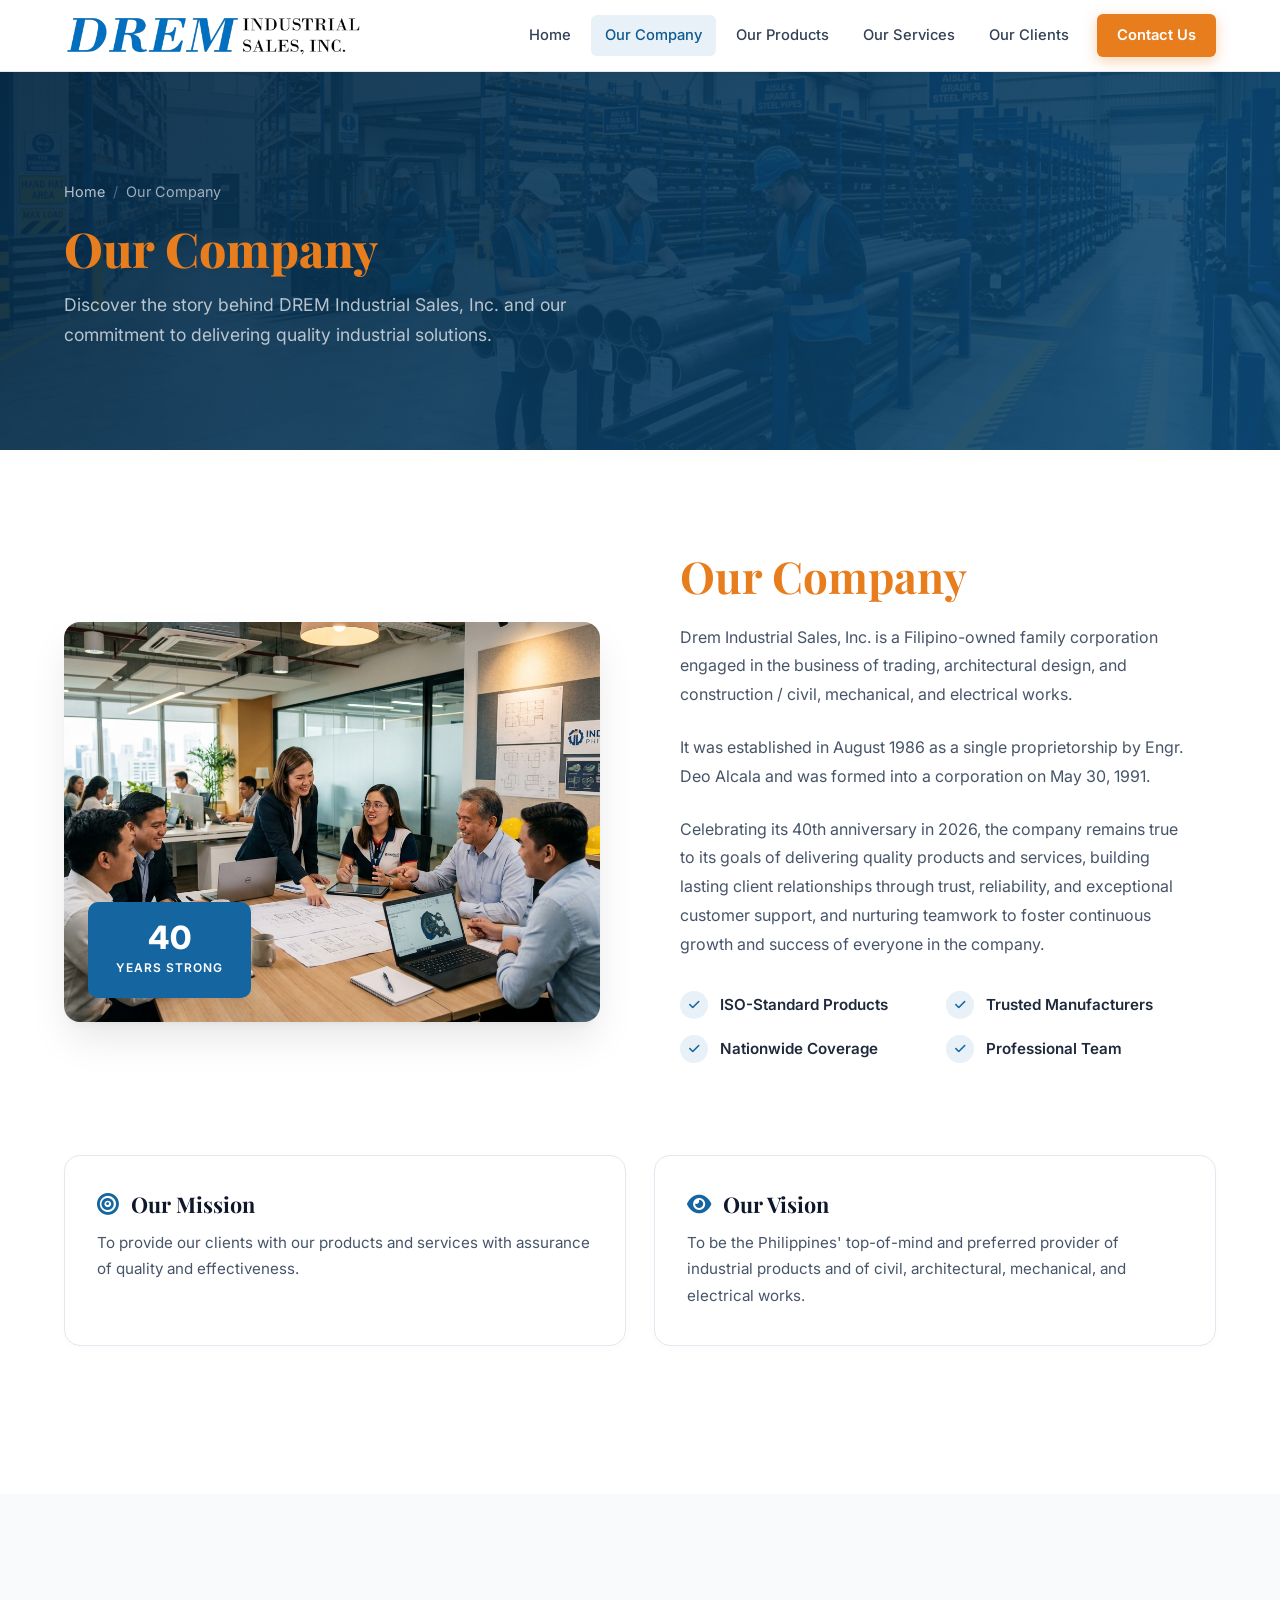
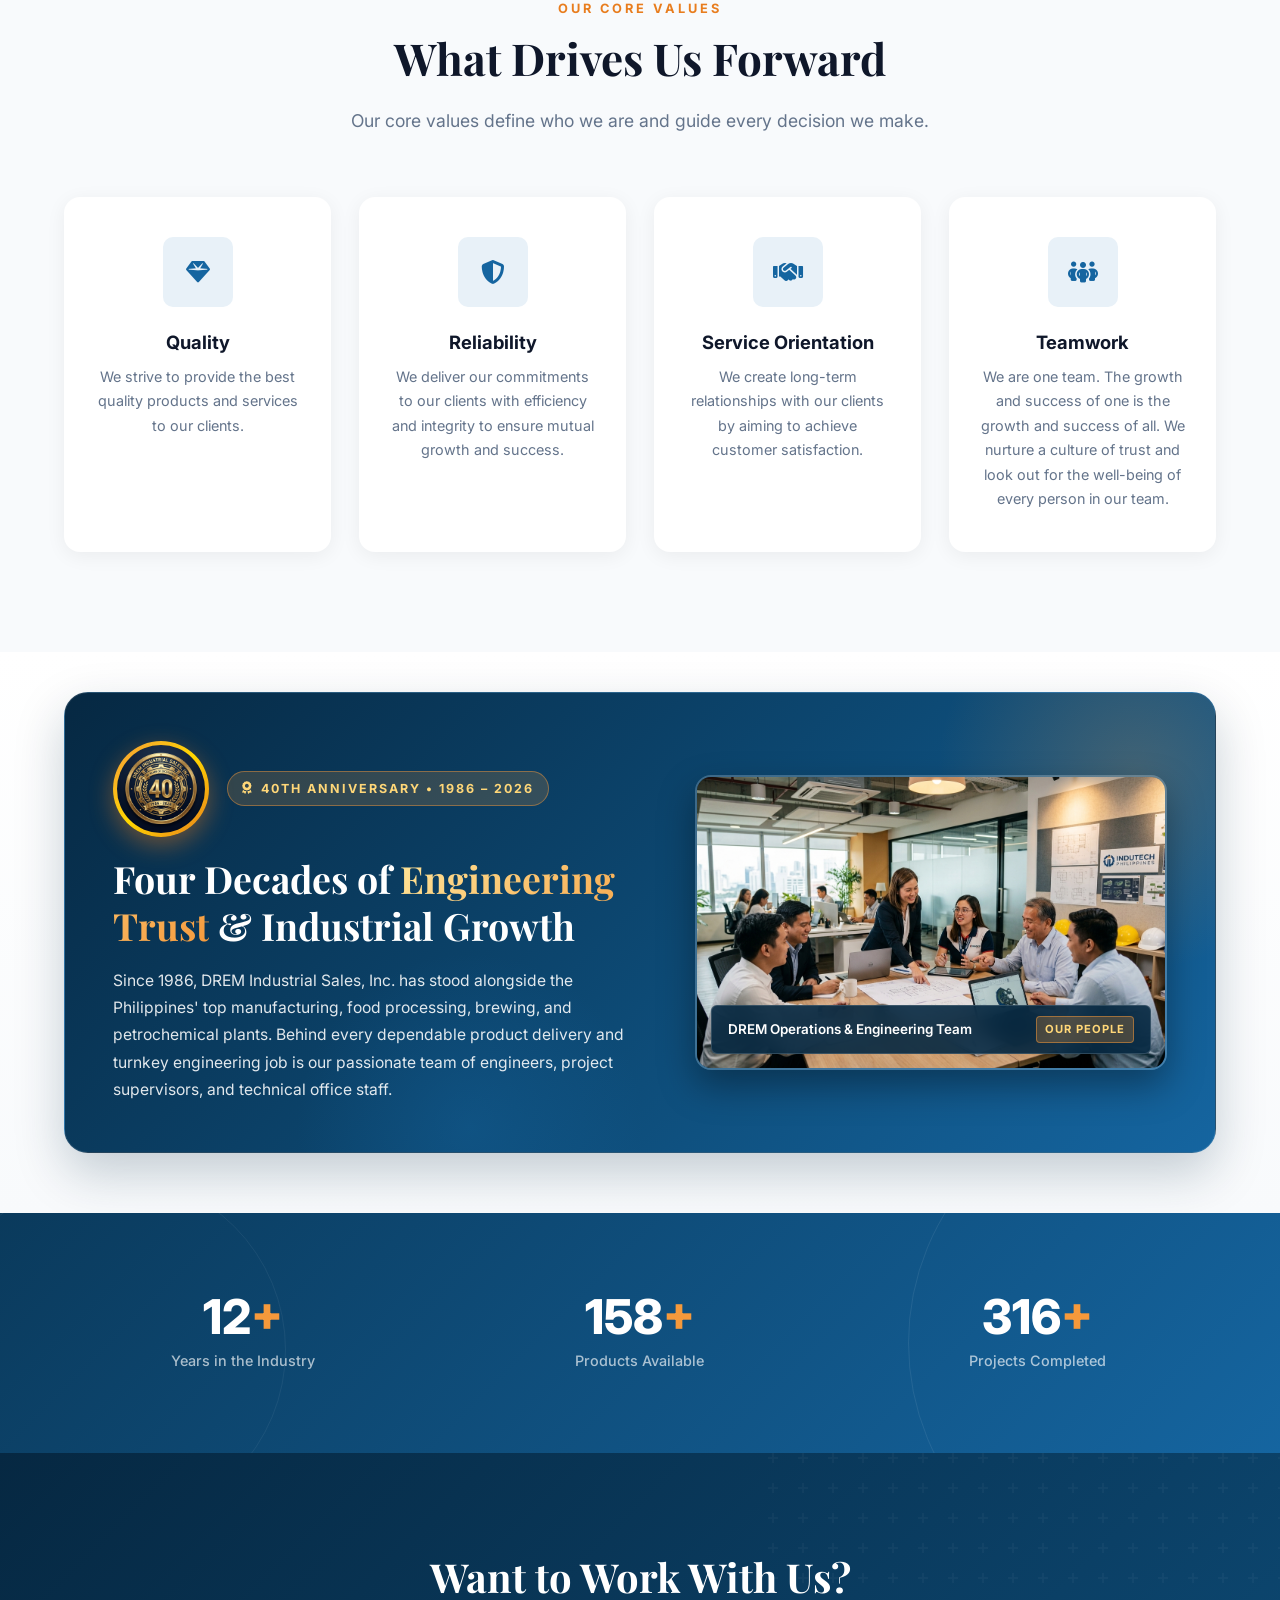
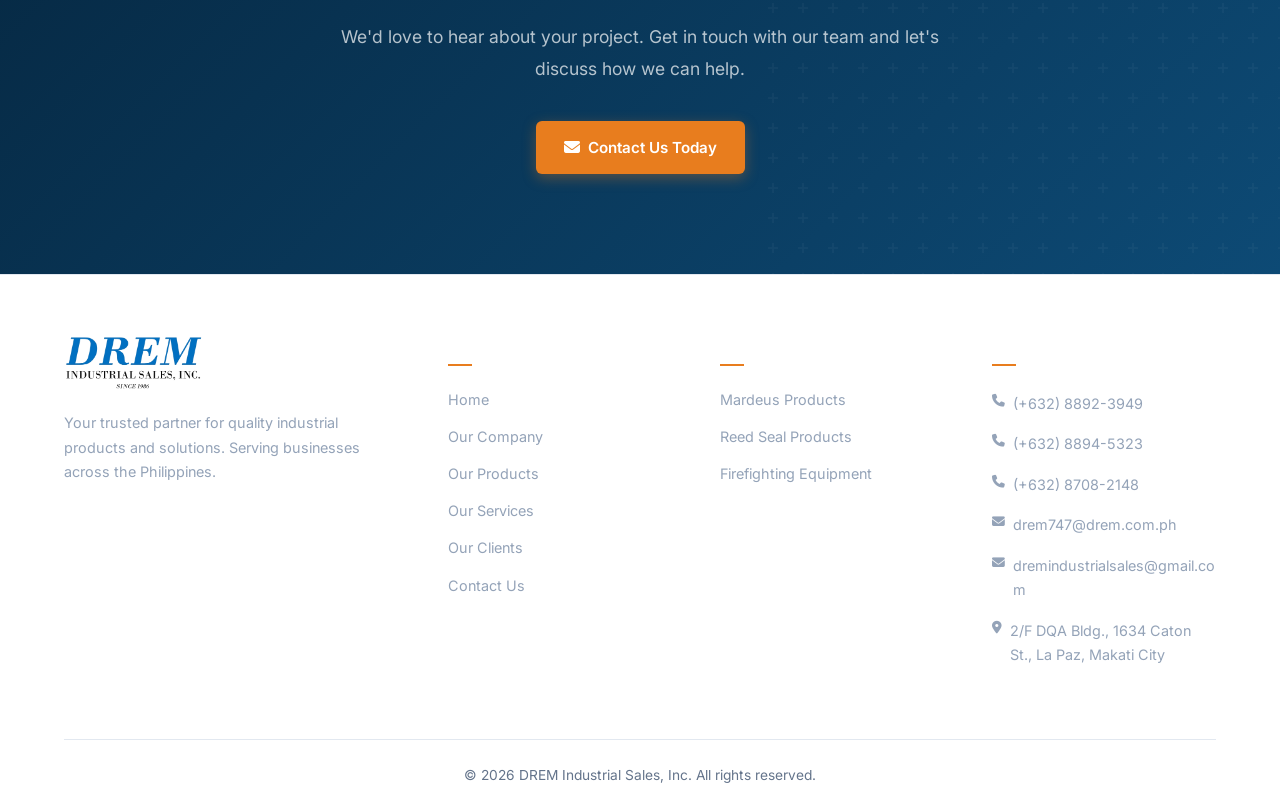
==== commit f701ccec: "feat: add brand logos, project showcase images, and update company profile content across pages" ====
--- a/about.html
+++ b/about.html
@@ -16,15 +16,12 @@
   <!-- ===== NAVIGATION ===== -->
   <nav class="navbar" id="navbar">
     <div class="container">
-      <a href="index.html" class="nav-logo">
-        <div class="nav-logo-text">
-          <span class="brand-name">DREM</span>
-          <span class="brand-tagline">Industrial Sales, Inc.</span>
-        </div>
+      <a href="index.html" class="nav-logo" aria-label="DREM Industrial Sales, Inc.">
+        <img src="assets/images/logo.png" alt="DREM Industrial Sales, Inc." class="nav-logo-img">
       </a>
       <div class="nav-links" id="navLinks">
         <a href="index.html">Home</a>
-        <a href="about.html" class="active">About Us</a>
+        <a href="about.html" class="active">Our Company</a>
         <a href="products.html">Our Products</a>
         <a href="services.html">Our Services</a>
         <a href="clients.html">Our Clients</a>
@@ -49,9 +46,9 @@
         <div class="breadcrumb">
           <a href="index.html">Home</a>
           <span class="separator">/</span>
-          <span>About Us</span>
-        </div>
-        <h1 class="page-hero-title">About Our Company</h1>
+          <span>Our Company</span>
+        </div>
+        <h1 class="page-hero-title" style="color: var(--accent-500);">Our Company</h1>
         <p class="page-hero-subtitle">Discover the story behind DREM Industrial Sales, Inc. and our commitment to
           delivering quality industrial solutions.</p>
       </div>
@@ -70,15 +67,10 @@
           </div>
         </div>
         <div class="about-content animate-on-scroll delay-1">
-          <span class="section-label">Who We Are</span>
-          <h2 class="section-title">Your Trusted Industrial Partner Since Day One</h2>
-          <p>DREM Industrial Sales, Inc. is a premier industrial supplier based in the Philippines. With over 40 years
-            of experience in the industry, we have built a reputation for providing high-quality products and
-            outstanding customer service.</p>
-          <p>Our extensive product range includes maintenance chemicals, castables and moldable refractories, and
-            firefighting equipment. We also provide civil works services and permits and licenses facilitation.</p>
-          <p>We work closely with our clients to understand their specific needs and provide customized solutions that
-            meet the highest industry standards.</p>
+          <h2 class="section-title" style="color: var(--accent-500);">Our Company</h2>
+          <p>Drem Industrial Sales, Inc. is a Filipino-owned family corporation engaged in the business of trading, architectural design, and construction / civil, mechanical, and electrical works.</p>
+          <p>It was established in August 1986 as a single proprietorship by Engr. Deo Alcala and was formed into a corporation on May 30, 1991.</p>
+          <p>Celebrating its 40th anniversary in 2026, the company remains true to its goals of delivering quality products and services, building lasting client relationships through trust, reliability, and exceptional customer support, and nurturing teamwork to foster continuous growth and success of everyone in the company.</p>
           <div class="about-highlights">
             <div class="about-highlight">
               <i class="fas fa-check"></i>
@@ -104,13 +96,11 @@
       <div class="mission-vision-grid animate-on-scroll">
         <div class="mv-card">
           <h3><i class="fas fa-bullseye"></i> Our Mission</h3>
-          <p>To provide the highest quality industrial products and services at competitive prices, while building
-            lasting relationships with our clients through trust, reliability, and exceptional customer support.</p>
+          <p>To provide our clients with our products and services with assurance of quality and effectiveness.</p>
         </div>
         <div class="mv-card">
           <h3><i class="fas fa-eye"></i> Our Vision</h3>
-          <p>To be the most trusted and preferred industrial supplier in the Philippines, recognized for our commitment
-            to quality, innovation, and sustainable business practices that drive industry growth.</p>
+          <p>To be the Philippines' top-of-mind and preferred provider of industrial products and of civil, architectural, mechanical, and electrical works.</p>
         </div>
       </div>
     </div>
@@ -238,10 +228,9 @@
     <div class="container">
       <div class="footer-grid">
         <div class="footer-brand">
-          <div class="footer-logo-text">
-            <span class="brand-name">DREM</span>
-            <span class="brand-tagline">Industrial Sales, Inc.</span>
-          </div>
+          <a href="index.html" aria-label="DREM Industrial Sales, Inc.">
+            <img src="assets/images/logo-stacked.png" alt="DREM Industrial Sales, Inc. Since 1986" class="footer-logo-img">
+          </a>
           <p>Your trusted partner for quality industrial products and solutions. Serving businesses across the
             Philippines.</p>
         </div>
@@ -249,7 +238,7 @@
           <h4>Quick Links</h4>
           <ul>
             <li><a href="index.html">Home</a></li>
-            <li><a href="about.html">About Us</a></li>
+            <li><a href="about.html">Our Company</a></li>
             <li><a href="products.html">Our Products</a></li>
             <li><a href="services.html">Our Services</a></li>
             <li><a href="clients.html">Our Clients</a></li>
--- a/css/style.css
+++ b/css/style.css
@@ -1499,6 +1499,16 @@
   gap: 48px;
   padding-bottom: 60px;
   border-bottom: 1px solid rgba(255, 255, 255, 0.08);
+}
+
+.footer-brand .footer-logo-img,
+.footer-brand-block .footer-logo-img {
+  height: 56px;
+  max-height: 56px;
+  width: auto;
+  object-fit: contain;
+  display: block;
+  margin-bottom: 16px;
 }
 
 .footer-brand .footer-logo-text .brand-name {
@@ -2893,6 +2903,15 @@
   padding-bottom: 40px;
 }
 
+.footer-logo-img {
+  height: 60px;
+  max-height: 60px;
+  width: auto;
+  object-fit: contain;
+  display: block;
+  margin-bottom: 14px;
+}
+
 .footer-brand-block .brand-name {
   font-family: var(--font-display);
   font-size: 1.45rem;
